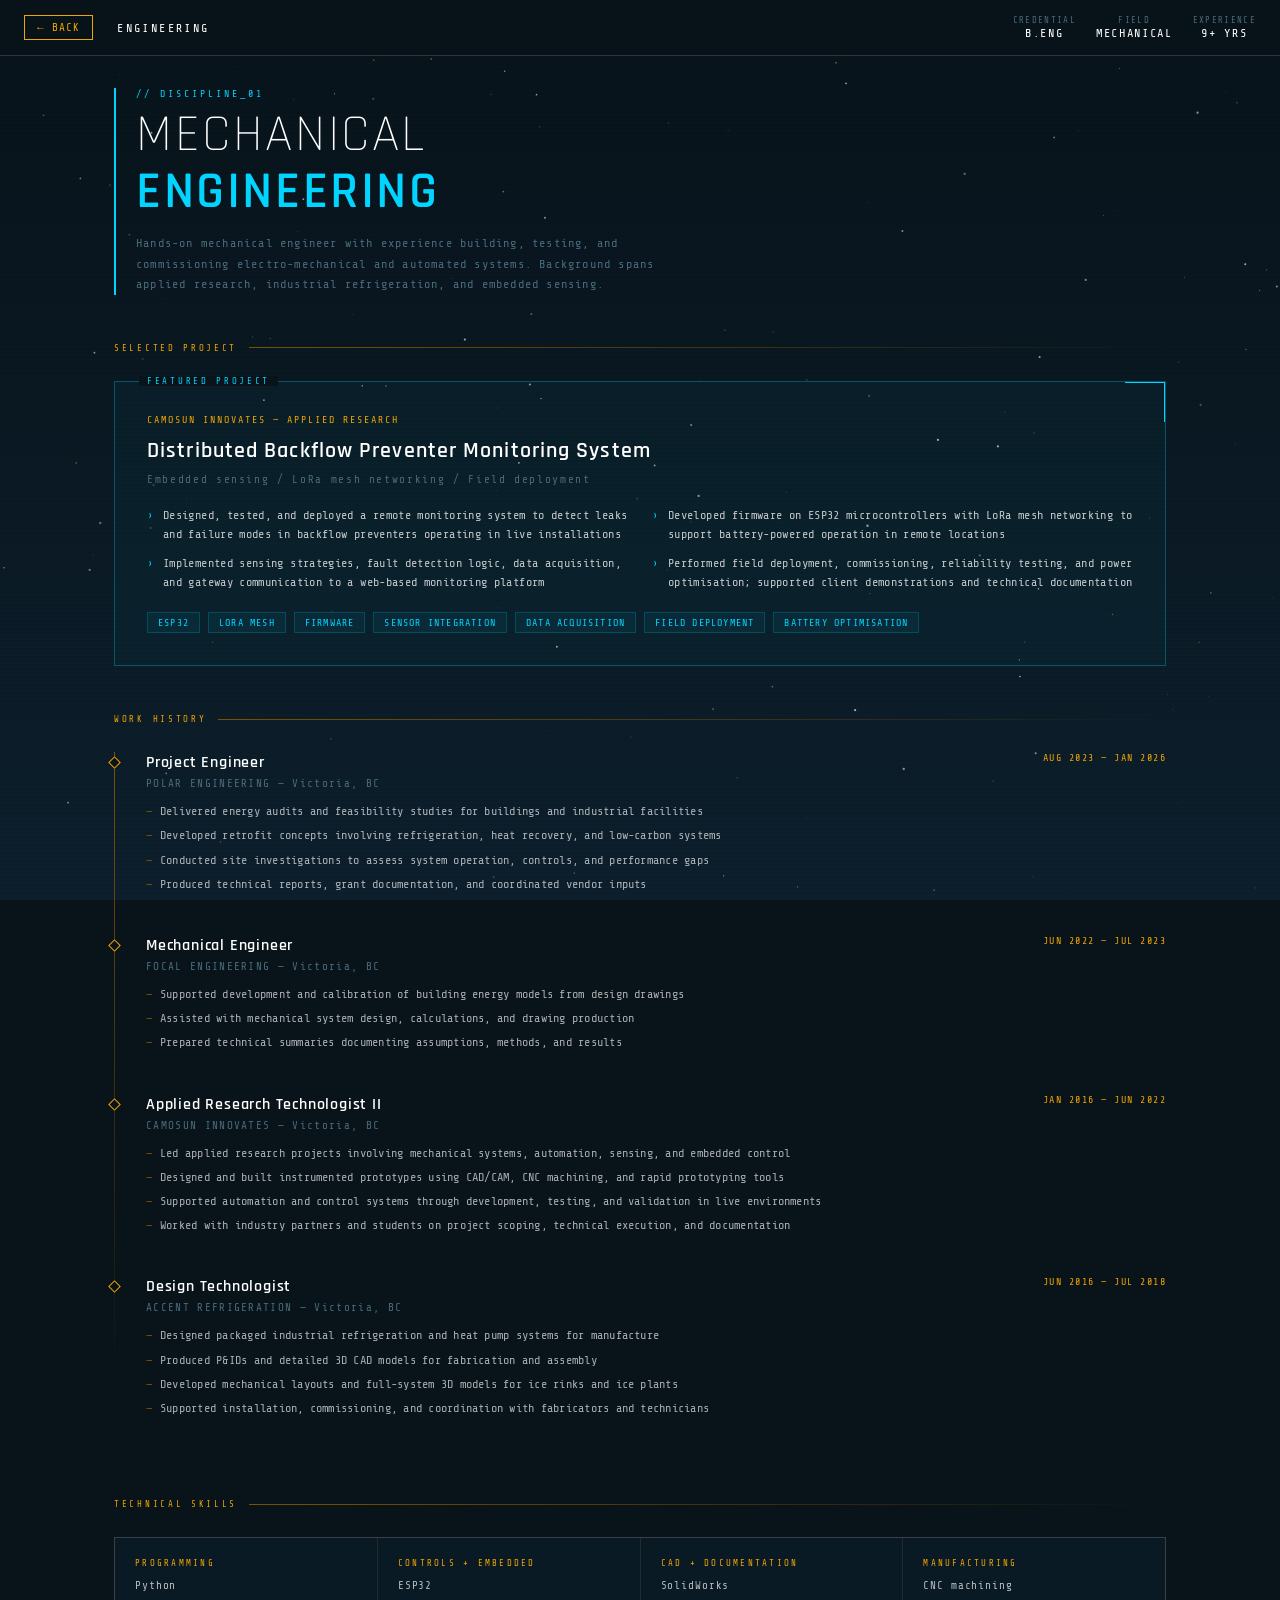
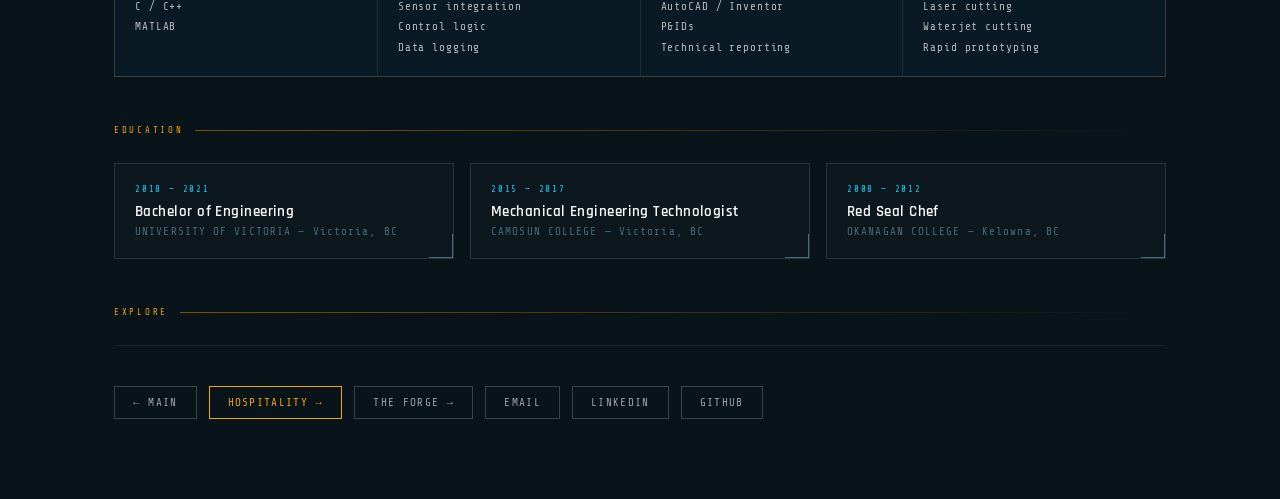
==== engineering/engineering.html @ 4edcd917 "updated forge" ====
<!DOCTYPE html>
<html lang="en">
<head>
<meta charset="UTF-8">
<meta name="viewport" content="width=device-width, initial-scale=1.0">
<title>ENGINEERING — Jeremy Guido</title>
<link href="https://fonts.googleapis.com/css2?family=Share+Tech+Mono&family=Rajdhani:wght@300;400;500;600&display=swap" rel="stylesheet">
<style>
  :root {
    --bg:        #08131a;
    --bg2:       #0d1f2d;
    --bg3:       #0a1a24;
    --amber:     #f0a500;
    --amber-dim: #7a5200;
    --cyan:      #00d4ff;
    --cyan-dim:  #004d5e;
    --white:     #ffffff;
    --dim:       #4a6a7a;
    --mono:      'Share Tech Mono', 'Courier New', monospace;
    --sans:      'Rajdhani', sans-serif;
  }

  *, *::before, *::after { box-sizing: border-box; margin: 0; padding: 0; }

  html { scroll-behavior: smooth; }

  body {
    background: var(--bg);
    color: var(--white);
    font-family: var(--mono);
    min-height: 100vh;
    overflow-x: hidden;
  }

  /* ── STAR FIELD ── */
  #stars {
    position: fixed;
    inset: 0;
    pointer-events: none;
    z-index: 0;
  }

  /* ── SCAN LINE OVERLAY ── */
  body::after {
    content: '';
    position: fixed;
    inset: 0;
    background: repeating-linear-gradient(
      0deg,
      transparent,
      transparent 2px,
      rgba(0,0,0,0.03) 2px,
      rgba(0,0,0,0.03) 4px
    );
    pointer-events: none;
    z-index: 1;
  }

  /* ── HUD BAR ── */
  .hud {
    position: fixed;
    top: 0; left: 0; right: 0;
    height: 56px;
    border-bottom: 1px solid rgba(255,255,255,0.15);
    background: rgba(8,19,26,0.92);
    backdrop-filter: blur(4px);
    display: flex;
    align-items: center;
    justify-content: space-between;
    padding: 0 24px;
    z-index: 100;
    font-size: 11px;
    letter-spacing: 0.15em;
  }

  .hud-left {
    display: flex;
    align-items: center;
    gap: 24px;
  }

  .hud-back {
    color: var(--amber);
    text-decoration: none;
    letter-spacing: 0.1em;
    font-size: 11px;
    border: 1px solid var(--amber);
    padding: 5px 12px;
    transition: background 0.2s, color 0.2s;
  }
  .hud-back:hover { background: var(--amber); color: var(--bg); }

  .hud-title {
    color: var(--white);
    letter-spacing: 0.2em;
    font-size: 12px;
  }

  .hud-right {
    display: flex;
    gap: 20px;
    align-items: center;
  }

  .hud-stat {
    text-align: center;
  }
  .hud-stat-label {
    color: var(--dim);
    font-size: 9px;
    letter-spacing: 0.15em;
    display: block;
  }
  .hud-stat-value {
    color: var(--white);
    font-size: 12px;
    display: block;
    margin-top: 1px;
  }

  /* ── MAIN LAYOUT ── */
  .main {
    position: relative;
    z-index: 2;
    padding: 88px 0 80px;
    max-width: 1100px;
    margin: 0 auto;
    padding-left: 24px;
    padding-right: 24px;
  }

  /* ── SECTION HEADER ── */
  .section-header {
    margin-bottom: 48px;
    position: relative;
    padding-left: 20px;
    border-left: 2px solid var(--cyan);
  }

  .section-prefix {
    color: var(--cyan);
    font-size: 10px;
    letter-spacing: 0.3em;
    display: block;
    margin-bottom: 8px;
  }

  .section-title {
    font-family: var(--sans);
    font-size: clamp(32px, 5vw, 52px);
    font-weight: 300;
    letter-spacing: 0.05em;
    color: var(--white);
    line-height: 1.1;
  }

  .section-title span {
    color: var(--cyan);
    font-weight: 600;
  }

  .section-sub {
    margin-top: 12px;
    color: var(--dim);
    font-size: 12px;
    letter-spacing: 0.1em;
    max-width: 520px;
    line-height: 1.7;
  }

  /* ── GRID RULE ── */
  .rule {
    width: 100%;
    height: 1px;
    background: linear-gradient(90deg, var(--cyan-dim), transparent);
    margin: 40px 0;
  }

  /* ── FEATURED PROJECT ── */
  .featured-project {
    border: 1px solid rgba(0, 212, 255, 0.3);
    background: rgba(0,212,255,0.03);
    padding: 32px;
    position: relative;
    margin-bottom: 48px;
  }

  .featured-project::before {
    content: 'FEATURED PROJECT';
    position: absolute;
    top: -1px; left: 24px;
    background: var(--bg);
    color: var(--cyan);
    font-size: 9px;
    letter-spacing: 0.3em;
    padding: 0 8px;
    transform: translateY(-50%);
  }

  .featured-project::after {
    content: '';
    position: absolute;
    top: 0; right: 0;
    width: 40px; height: 40px;
    border-top: 1px solid var(--cyan);
    border-right: 1px solid var(--cyan);
  }

  .project-label {
    font-size: 10px;
    letter-spacing: 0.2em;
    color: var(--amber);
    margin-bottom: 12px;
  }

  .project-name {
    font-family: var(--sans);
    font-size: 22px;
    font-weight: 600;
    color: var(--white);
    letter-spacing: 0.05em;
    margin-bottom: 8px;
  }

  .project-org {
    font-size: 11px;
    color: var(--dim);
    letter-spacing: 0.15em;
    margin-bottom: 20px;
  }

  .project-bullets {
    list-style: none;
    display: grid;
    grid-template-columns: 1fr 1fr;
    gap: 10px 24px;
  }

  @media (max-width: 600px) {
    .project-bullets { grid-template-columns: 1fr; }
  }

  .project-bullets li {
    font-size: 12px;
    color: rgba(255,255,255,0.75);
    padding-left: 16px;
    position: relative;
    line-height: 1.6;
    letter-spacing: 0.03em;
  }

  .project-bullets li::before {
    content: '›';
    position: absolute;
    left: 0;
    color: var(--cyan);
  }

  .tech-tags {
    display: flex;
    flex-wrap: wrap;
    gap: 8px;
    margin-top: 20px;
  }

  .tag {
    font-size: 10px;
    letter-spacing: 0.12em;
    padding: 4px 10px;
    border: 1px solid var(--cyan-dim);
    color: var(--cyan);
    background: rgba(0,212,255,0.05);
  }

  /* ── EXPERIENCE TIMELINE ── */
  .timeline {
    position: relative;
  }

  .timeline::before {
    content: '';
    position: absolute;
    left: 0;
    top: 0; bottom: 0;
    width: 1px;
    background: linear-gradient(180deg, var(--amber-dim), transparent 90%);
  }

  .timeline-item {
    padding-left: 32px;
    padding-bottom: 36px;
    position: relative;
  }

  .timeline-item::before {
    content: '';
    position: absolute;
    left: -4px;
    top: 6px;
    width: 9px; height: 9px;
    border: 1px solid var(--amber);
    background: var(--bg);
    transform: rotate(45deg);
  }

  .timeline-meta {
    display: flex;
    justify-content: space-between;
    align-items: flex-start;
    flex-wrap: wrap;
    gap: 4px;
    margin-bottom: 4px;
  }

  .timeline-role {
    font-family: var(--sans);
    font-size: 16px;
    font-weight: 600;
    color: var(--white);
    letter-spacing: 0.05em;
  }

  .timeline-date {
    font-size: 10px;
    color: var(--amber);
    letter-spacing: 0.15em;
  }

  .timeline-org {
    font-size: 11px;
    color: var(--dim);
    letter-spacing: 0.12em;
    margin-bottom: 12px;
  }

  .timeline-bullets {
    list-style: none;
  }

  .timeline-bullets li {
    font-size: 12px;
    color: rgba(255,255,255,0.65);
    padding-left: 14px;
    position: relative;
    margin-bottom: 5px;
    line-height: 1.6;
    letter-spacing: 0.02em;
  }

  .timeline-bullets li::before {
    content: '—';
    position: absolute;
    left: 0;
    color: var(--amber-dim);
  }

  /* ── SKILLS GRID ── */
  .skills-grid {
    display: grid;
    grid-template-columns: repeat(auto-fit, minmax(200px, 1fr));
    gap: 1px;
    border: 1px solid rgba(255,255,255,0.1);
    background: rgba(255,255,255,0.1);
    margin-bottom: 48px;
  }

  .skill-cell {
    background: var(--bg3);
    padding: 20px;
  }

  .skill-cell-label {
    font-size: 9px;
    letter-spacing: 0.25em;
    color: var(--amber);
    margin-bottom: 10px;
    display: block;
  }

  .skill-items {
    display: flex;
    flex-direction: column;
    gap: 4px;
  }

  .skill-item {
    font-size: 11px;
    color: rgba(255,255,255,0.7);
    letter-spacing: 0.08em;
    line-height: 1.5;
  }

  /* ── EDUCATION STRIP ── */
  .edu-grid {
    display: grid;
    grid-template-columns: repeat(auto-fit, minmax(220px, 1fr));
    gap: 16px;
    margin-bottom: 48px;
  }

  .edu-card {
    border: 1px solid rgba(255,255,255,0.12);
    padding: 20px;
    position: relative;
    background: rgba(255,255,255,0.02);
  }

  .edu-card::after {
    content: '';
    position: absolute;
    bottom: 0; right: 0;
    width: 24px; height: 24px;
    border-bottom: 1px solid var(--dim);
    border-right: 1px solid var(--dim);
  }

  .edu-year {
    font-size: 9px;
    letter-spacing: 0.2em;
    color: var(--cyan);
    margin-bottom: 8px;
    display: block;
  }

  .edu-degree {
    font-family: var(--sans);
    font-size: 15px;
    font-weight: 600;
    color: var(--white);
    margin-bottom: 4px;
    letter-spacing: 0.03em;
  }

  .edu-school {
    font-size: 11px;
    color: var(--dim);
    letter-spacing: 0.1em;
  }

  /* ── SECTION DIVIDER LABEL ── */
  .divider-label {
    display: flex;
    align-items: center;
    gap: 12px;
    margin: 40px 0 28px;
  }

  .divider-label span {
    font-size: 9px;
    letter-spacing: 0.3em;
    color: var(--amber);
    white-space: nowrap;
  }

  .divider-line {
    flex: 1;
    height: 1px;
    background: linear-gradient(90deg, var(--amber-dim), transparent);
  }

  /* ── FOOTER NAV ── */
  .footer-nav {
    display: flex;
    gap: 12px;
    flex-wrap: wrap;
    padding-top: 40px;
    border-top: 1px solid rgba(255,255,255,0.08);
  }

  .nav-btn {
    font-family: var(--mono);
    font-size: 11px;
    letter-spacing: 0.12em;
    padding: 9px 18px;
    text-decoration: none;
    border: 1px solid rgba(255,255,255,0.2);
    color: rgba(255,255,255,0.6);
    background: transparent;
    transition: all 0.2s;
    cursor: pointer;
  }
  .nav-btn:hover {
    border-color: var(--white);
    color: var(--white);
  }
  .nav-btn.amber {
    border-color: var(--amber);
    color: var(--amber);
  }
  .nav-btn.amber:hover {
    background: var(--amber);
    color: var(--bg);
  }
</style>
</head>
<body>

<canvas id="stars"></canvas>

<!-- HUD -->
<nav class="hud">
  <div class="hud-left">
    <a href="../" class="hud-back">← BACK</a>
    <span class="hud-title">ENGINEERING</span>
  </div>
  <div class="hud-right">
    <div class="hud-stat">
      <span class="hud-stat-label">CREDENTIAL</span>
      <span class="hud-stat-value">B.ENG</span>
    </div>
    <div class="hud-stat">
      <span class="hud-stat-label">FIELD</span>
      <span class="hud-stat-value">MECHANICAL</span>
    </div>
    <div class="hud-stat">
      <span class="hud-stat-label">EXPERIENCE</span>
      <span class="hud-stat-value">9+ YRS</span>
    </div>
  </div>
</nav>

<!-- MAIN -->
<main class="main">

  <!-- HEADER -->
  <header class="section-header">
    <span class="section-prefix">// DISCIPLINE_01</span>
    <h1 class="section-title">MECHANICAL<br><span>ENGINEERING</span></h1>
    <p class="section-sub">
      Hands-on mechanical engineer with experience building, testing, and commissioning electro-mechanical and automated systems. Background spans applied research, industrial refrigeration, and embedded sensing.
    </p>
  </header>

  <!-- FEATURED PROJECT -->
  <div class="divider-label">
    <span>SELECTED PROJECT</span>
    <div class="divider-line"></div>
  </div>

  <div class="featured-project">
    <div class="project-label">CAMOSUN INNOVATES — APPLIED RESEARCH</div>
    <div class="project-name">Distributed Backflow Preventer Monitoring System</div>
    <div class="project-org">Embedded sensing / LoRa mesh networking / Field deployment</div>
    <ul class="project-bullets">
      <li>Designed, tested, and deployed a remote monitoring system to detect leaks and failure modes in backflow preventers operating in live installations</li>
      <li>Developed firmware on ESP32 microcontrollers with LoRa mesh networking to support battery-powered operation in remote locations</li>
      <li>Implemented sensing strategies, fault detection logic, data acquisition, and gateway communication to a web-based monitoring platform</li>
      <li>Performed field deployment, commissioning, reliability testing, and power optimisation; supported client demonstrations and technical documentation</li>
    </ul>
    <div class="tech-tags">
      <span class="tag">ESP32</span>
      <span class="tag">LORA MESH</span>
      <span class="tag">FIRMWARE</span>
      <span class="tag">SENSOR INTEGRATION</span>
      <span class="tag">DATA ACQUISITION</span>
      <span class="tag">FIELD DEPLOYMENT</span>
      <span class="tag">BATTERY OPTIMISATION</span>
    </div>
  </div>

  <!-- EXPERIENCE -->
  <div class="divider-label">
    <span>WORK HISTORY</span>
    <div class="divider-line"></div>
  </div>

  <div class="timeline">

    <div class="timeline-item">
      <div class="timeline-meta">
        <span class="timeline-role">Project Engineer</span>
        <span class="timeline-date">AUG 2023 — JAN 2026</span>
      </div>
      <div class="timeline-org">POLAR ENGINEERING — Victoria, BC</div>
      <ul class="timeline-bullets">
        <li>Delivered energy audits and feasibility studies for buildings and industrial facilities</li>
        <li>Developed retrofit concepts involving refrigeration, heat recovery, and low-carbon systems</li>
        <li>Conducted site investigations to assess system operation, controls, and performance gaps</li>
        <li>Produced technical reports, grant documentation, and coordinated vendor inputs</li>
      </ul>
    </div>

    <div class="timeline-item">
      <div class="timeline-meta">
        <span class="timeline-role">Mechanical Engineer</span>
        <span class="timeline-date">JUN 2022 — JUL 2023</span>
      </div>
      <div class="timeline-org">FOCAL ENGINEERING — Victoria, BC</div>
      <ul class="timeline-bullets">
        <li>Supported development and calibration of building energy models from design drawings</li>
        <li>Assisted with mechanical system design, calculations, and drawing production</li>
        <li>Prepared technical summaries documenting assumptions, methods, and results</li>
      </ul>
    </div>

    <div class="timeline-item">
      <div class="timeline-meta">
        <span class="timeline-role">Applied Research Technologist II</span>
        <span class="timeline-date">JAN 2016 — JUN 2022</span>
      </div>
      <div class="timeline-org">CAMOSUN INNOVATES — Victoria, BC</div>
      <ul class="timeline-bullets">
        <li>Led applied research projects involving mechanical systems, automation, sensing, and embedded control</li>
        <li>Designed and built instrumented prototypes using CAD/CAM, CNC machining, and rapid prototyping tools</li>
        <li>Supported automation and control systems through development, testing, and validation in live environments</li>
        <li>Worked with industry partners and students on project scoping, technical execution, and documentation</li>
      </ul>
    </div>

    <div class="timeline-item">
      <div class="timeline-meta">
        <span class="timeline-role">Design Technologist</span>
        <span class="timeline-date">JUN 2016 — JUL 2018</span>
      </div>
      <div class="timeline-org">ACCENT REFRIGERATION — Victoria, BC</div>
      <ul class="timeline-bullets">
        <li>Designed packaged industrial refrigeration and heat pump systems for manufacture</li>
        <li>Produced P&IDs and detailed 3D CAD models for fabrication and assembly</li>
        <li>Developed mechanical layouts and full-system 3D models for ice rinks and ice plants</li>
        <li>Supported installation, commissioning, and coordination with fabricators and technicians</li>
      </ul>
    </div>

  </div>

  <!-- SKILLS -->
  <div class="divider-label">
    <span>TECHNICAL SKILLS</span>
    <div class="divider-line"></div>
  </div>

  <div class="skills-grid">
    <div class="skill-cell">
      <span class="skill-cell-label">PROGRAMMING</span>
      <div class="skill-items">
        <span class="skill-item">Python</span>
        <span class="skill-item">C / C++</span>
        <span class="skill-item">MATLAB</span>
      </div>
    </div>
    <div class="skill-cell">
      <span class="skill-cell-label">CONTROLS + EMBEDDED</span>
      <div class="skill-items">
        <span class="skill-item">ESP32</span>
        <span class="skill-item">Sensor integration</span>
        <span class="skill-item">Control logic</span>
        <span class="skill-item">Data logging</span>
      </div>
    </div>
    <div class="skill-cell">
      <span class="skill-cell-label">CAD + DOCUMENTATION</span>
      <div class="skill-items">
        <span class="skill-item">SolidWorks</span>
        <span class="skill-item">AutoCAD / Inventor</span>
        <span class="skill-item">P&IDs</span>
        <span class="skill-item">Technical reporting</span>
      </div>
    </div>
    <div class="skill-cell">
      <span class="skill-cell-label">MANUFACTURING</span>
      <div class="skill-items">
        <span class="skill-item">CNC machining</span>
        <span class="skill-item">Laser cutting</span>
        <span class="skill-item">Waterjet cutting</span>
        <span class="skill-item">Rapid prototyping</span>
      </div>
    </div>
  </div>

  <!-- EDUCATION -->
  <div class="divider-label">
    <span>EDUCATION</span>
    <div class="divider-line"></div>
  </div>

  <div class="edu-grid">
    <div class="edu-card">
      <span class="edu-year">2018 — 2021</span>
      <div class="edu-degree">Bachelor of Engineering</div>
      <div class="edu-school">UNIVERSITY OF VICTORIA — Victoria, BC</div>
    </div>
    <div class="edu-card">
      <span class="edu-year">2015 — 2017</span>
      <div class="edu-degree">Mechanical Engineering Technologist</div>
      <div class="edu-school">CAMOSUN COLLEGE — Victoria, BC</div>
    </div>
    <div class="edu-card">
      <span class="edu-year">2008 — 2012</span>
      <div class="edu-degree">Red Seal Chef</div>
      <div class="edu-school">OKANAGAN COLLEGE — Kelowna, BC</div>
    </div>
  </div>

  <!-- FOOTER NAV -->
  <div class="divider-label">
    <span>EXPLORE</span>
    <div class="divider-line"></div>
  </div>

  <nav class="footer-nav">
    <a href="../" class="nav-btn">← MAIN</a>
    <a href="../hospitality" class="nav-btn amber">HOSPITALITY →</a>
    <a href="../forge" class="nav-btn">THE FORGE →</a>
    <a href="mailto:jeremy.a.guido@gmail.com" class="nav-btn">EMAIL</a>
    <a href="https://www.linkedin.com/in/jeremy-guido" target="_blank" class="nav-btn">LINKEDIN</a>
    <a href="https://github.com/nopwron" target="_blank" class="nav-btn">GITHUB</a>
  </nav>

</main>

<script>
const canvas = document.getElementById('stars');
const ctx = canvas.getContext('2d');
let stars = [];

function resize() {
  canvas.width = window.innerWidth;
  canvas.height = window.innerHeight;
}

function initStars() {
  stars = [];
  const count = Math.floor((canvas.width * canvas.height) / 6000);
  for (let i = 0; i < count; i++) {
    stars.push({
      x: Math.random() * canvas.width,
      y: Math.random() * canvas.height,
      r: Math.random() * 1.2,
      a: Math.random() * 0.6 + 0.1,
      speed: Math.random() * 0.08 + 0.01
    });
  }
}

function drawStars() {
  ctx.clearRect(0, 0, canvas.width, canvas.height);
  const grad = ctx.createLinearGradient(0, 0, 0, canvas.height);
  grad.addColorStop(0, '#08131a');
  grad.addColorStop(1, '#0d1f2d');
  ctx.fillStyle = grad;
  ctx.fillRect(0, 0, canvas.width, canvas.height);

  stars.forEach(s => {
    ctx.beginPath();
    ctx.arc(s.x, s.y, s.r, 0, Math.PI * 2);
    ctx.fillStyle = `rgba(255,255,255,${s.a})`;
    ctx.fill();
    s.y -= s.speed;
    if (s.y < 0) { s.y = canvas.height; s.x = Math.random() * canvas.width; }
  });

  requestAnimationFrame(drawStars);
}

resize();
initStars();
drawStars();
window.addEventListener('resize', () => { resize(); initStars(); });
</script>
</body>
</html>
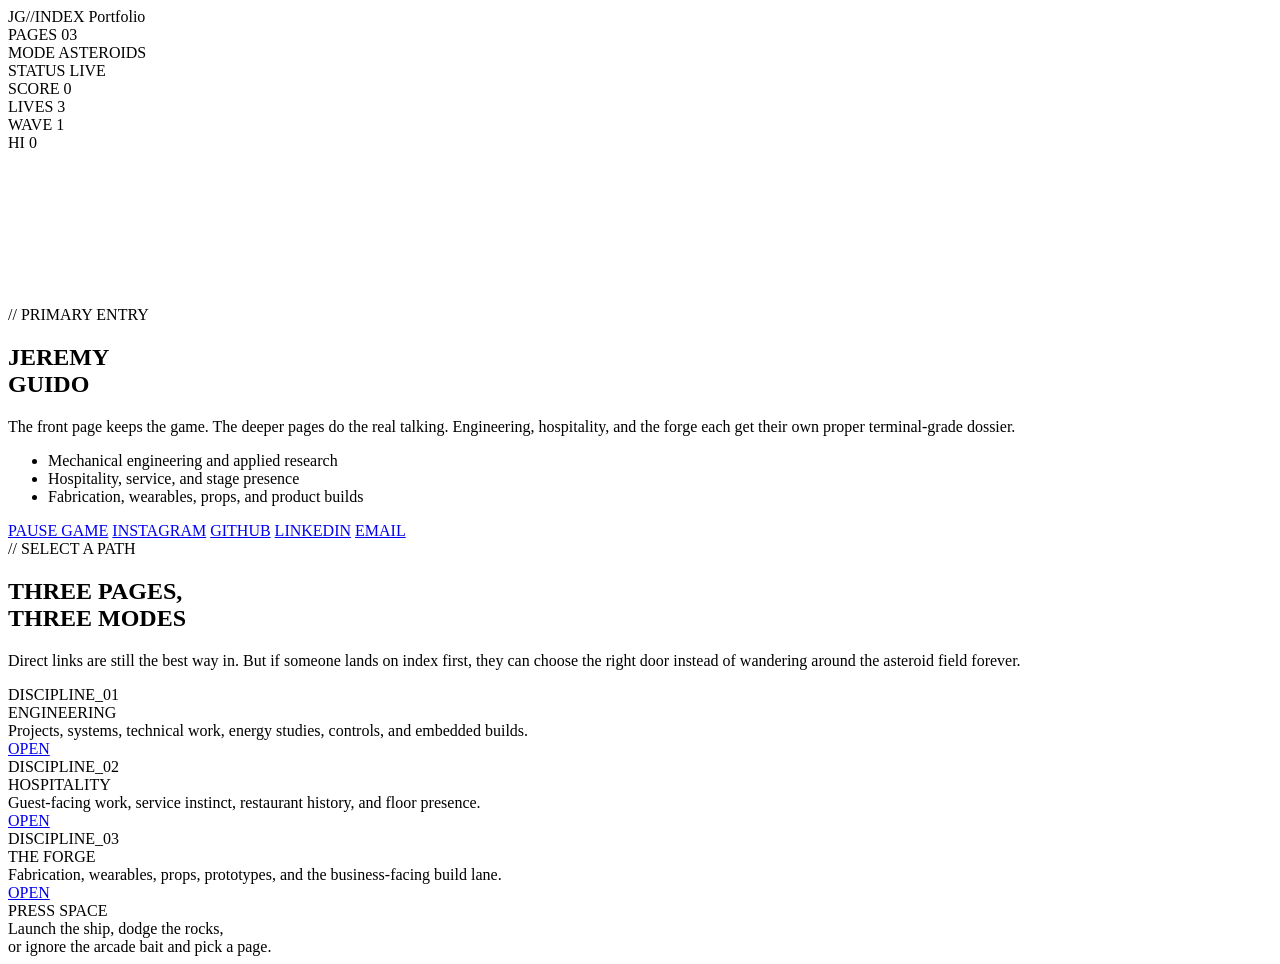
==== commit fb0a95ee: "new files" ====
--- a/engineering/engineering.html
+++ b/engineering/engineering.html
@@ -1,761 +1,127 @@
 <!DOCTYPE html>
 <html lang="en">
 <head>
-<meta charset="UTF-8">
-<meta name="viewport" content="width=device-width, initial-scale=1.0">
-<title>ENGINEERING — Jeremy Guido</title>
-<link href="https://fonts.googleapis.com/css2?family=Share+Tech+Mono&family=Rajdhani:wght@300;400;500;600&display=swap" rel="stylesheet">
-<style>
-  :root {
-    --bg:        #08131a;
-    --bg2:       #0d1f2d;
-    --bg3:       #0a1a24;
-    --amber:     #f0a500;
-    --amber-dim: #7a5200;
-    --cyan:      #00d4ff;
-    --cyan-dim:  #004d5e;
-    --white:     #ffffff;
-    --dim:       #4a6a7a;
-    --mono:      'Share Tech Mono', 'Courier New', monospace;
-    --sans:      'Rajdhani', sans-serif;
-  }
+  <meta charset="UTF-8" />
+  <meta name="viewport" content="width=device-width, initial-scale=1.0" />
+  <title>Jeremy Guido | Retro Resume Arcade</title>
+  <link rel="preconnect" href="https://fonts.googleapis.com" />
+  <link rel="preconnect" href="https://fonts.gstatic.com" crossorigin />
+  <link href="https://fonts.googleapis.com/css2?family=Share+Tech+Mono&family=Rajdhani:wght@300;400;500;600&display=swap" rel="stylesheet" />
+  <link rel="stylesheet" href="assets/css/tokens.css" />
+  <link rel="stylesheet" href="assets/css/base.css" />
+  <link rel="stylesheet" href="assets/css/components.css" />
+  <link rel="stylesheet" href="assets/css/page-index.css" />
+</head>
+<body class="site-index">
+  <nav class="hud">
+    <div class="hud-left">
+      <span class="hud-mark">JG//INDEX</span>
+      <span class="hud-title">Portfolio</span>
+    </div>
+    <div class="hud-right">
+      <div class="hud-stat">
+        <span class="hud-stat-label">PAGES</span>
+        <span class="hud-stat-value">03</span>
+      </div>
+      <div class="hud-stat">
+        <span class="hud-stat-label">MODE</span>
+        <span class="hud-stat-value">ASTEROIDS</span>
+      </div>
+      <div class="hud-stat">
+        <span class="hud-stat-label">STATUS</span>
+        <span class="hud-stat-value">LIVE</span>
+      </div>
+    </div>
+  </nav>
 
-  *, *::before, *::after { box-sizing: border-box; margin: 0; padding: 0; }
-
-  html { scroll-behavior: smooth; }
-
-  body {
-    background: var(--bg);
-    color: var(--white);
-    font-family: var(--mono);
-    min-height: 100vh;
-    overflow-x: hidden;
-  }
-
-  /* ── STAR FIELD ── */
-  #stars {
-    position: fixed;
-    inset: 0;
-    pointer-events: none;
-    z-index: 0;
-  }
-
-  /* ── SCAN LINE OVERLAY ── */
-  body::after {
-    content: '';
-    position: fixed;
-    inset: 0;
-    background: repeating-linear-gradient(
-      0deg,
-      transparent,
-      transparent 2px,
-      rgba(0,0,0,0.03) 2px,
-      rgba(0,0,0,0.03) 4px
-    );
-    pointer-events: none;
-    z-index: 1;
-  }
-
-  /* ── HUD BAR ── */
-  .hud {
-    position: fixed;
-    top: 0; left: 0; right: 0;
-    height: 56px;
-    border-bottom: 1px solid rgba(255,255,255,0.15);
-    background: rgba(8,19,26,0.92);
-    backdrop-filter: blur(4px);
-    display: flex;
-    align-items: center;
-    justify-content: space-between;
-    padding: 0 24px;
-    z-index: 100;
-    font-size: 11px;
-    letter-spacing: 0.15em;
-  }
-
-  .hud-left {
-    display: flex;
-    align-items: center;
-    gap: 24px;
-  }
-
-  .hud-back {
-    color: var(--amber);
-    text-decoration: none;
-    letter-spacing: 0.1em;
-    font-size: 11px;
-    border: 1px solid var(--amber);
-    padding: 5px 12px;
-    transition: background 0.2s, color 0.2s;
-  }
-  .hud-back:hover { background: var(--amber); color: var(--bg); }
-
-  .hud-title {
-    color: var(--white);
-    letter-spacing: 0.2em;
-    font-size: 12px;
-  }
-
-  .hud-right {
-    display: flex;
-    gap: 20px;
-    align-items: center;
-  }
-
-  .hud-stat {
-    text-align: center;
-  }
-  .hud-stat-label {
-    color: var(--dim);
-    font-size: 9px;
-    letter-spacing: 0.15em;
-    display: block;
-  }
-  .hud-stat-value {
-    color: var(--white);
-    font-size: 12px;
-    display: block;
-    margin-top: 1px;
-  }
-
-  /* ── MAIN LAYOUT ── */
-  .main {
-    position: relative;
-    z-index: 2;
-    padding: 88px 0 80px;
-    max-width: 1100px;
-    margin: 0 auto;
-    padding-left: 24px;
-    padding-right: 24px;
-  }
-
-  /* ── SECTION HEADER ── */
-  .section-header {
-    margin-bottom: 48px;
-    position: relative;
-    padding-left: 20px;
-    border-left: 2px solid var(--cyan);
-  }
-
-  .section-prefix {
-    color: var(--cyan);
-    font-size: 10px;
-    letter-spacing: 0.3em;
-    display: block;
-    margin-bottom: 8px;
-  }
-
-  .section-title {
-    font-family: var(--sans);
-    font-size: clamp(32px, 5vw, 52px);
-    font-weight: 300;
-    letter-spacing: 0.05em;
-    color: var(--white);
-    line-height: 1.1;
-  }
-
-  .section-title span {
-    color: var(--cyan);
-    font-weight: 600;
-  }
-
-  .section-sub {
-    margin-top: 12px;
-    color: var(--dim);
-    font-size: 12px;
-    letter-spacing: 0.1em;
-    max-width: 520px;
-    line-height: 1.7;
-  }
-
-  /* ── GRID RULE ── */
-  .rule {
-    width: 100%;
-    height: 1px;
-    background: linear-gradient(90deg, var(--cyan-dim), transparent);
-    margin: 40px 0;
-  }
-
-  /* ── FEATURED PROJECT ── */
-  .featured-project {
-    border: 1px solid rgba(0, 212, 255, 0.3);
-    background: rgba(0,212,255,0.03);
-    padding: 32px;
-    position: relative;
-    margin-bottom: 48px;
-  }
-
-  .featured-project::before {
-    content: 'FEATURED PROJECT';
-    position: absolute;
-    top: -1px; left: 24px;
-    background: var(--bg);
-    color: var(--cyan);
-    font-size: 9px;
-    letter-spacing: 0.3em;
-    padding: 0 8px;
-    transform: translateY(-50%);
-  }
-
-  .featured-project::after {
-    content: '';
-    position: absolute;
-    top: 0; right: 0;
-    width: 40px; height: 40px;
-    border-top: 1px solid var(--cyan);
-    border-right: 1px solid var(--cyan);
-  }
-
-  .project-label {
-    font-size: 10px;
-    letter-spacing: 0.2em;
-    color: var(--amber);
-    margin-bottom: 12px;
-  }
-
-  .project-name {
-    font-family: var(--sans);
-    font-size: 22px;
-    font-weight: 600;
-    color: var(--white);
-    letter-spacing: 0.05em;
-    margin-bottom: 8px;
-  }
-
-  .project-org {
-    font-size: 11px;
-    color: var(--dim);
-    letter-spacing: 0.15em;
-    margin-bottom: 20px;
-  }
-
-  .project-bullets {
-    list-style: none;
-    display: grid;
-    grid-template-columns: 1fr 1fr;
-    gap: 10px 24px;
-  }
-
-  @media (max-width: 600px) {
-    .project-bullets { grid-template-columns: 1fr; }
-  }
-
-  .project-bullets li {
-    font-size: 12px;
-    color: rgba(255,255,255,0.75);
-    padding-left: 16px;
-    position: relative;
-    line-height: 1.6;
-    letter-spacing: 0.03em;
-  }
-
-  .project-bullets li::before {
-    content: '›';
-    position: absolute;
-    left: 0;
-    color: var(--cyan);
-  }
-
-  .tech-tags {
-    display: flex;
-    flex-wrap: wrap;
-    gap: 8px;
-    margin-top: 20px;
-  }
-
-  .tag {
-    font-size: 10px;
-    letter-spacing: 0.12em;
-    padding: 4px 10px;
-    border: 1px solid var(--cyan-dim);
-    color: var(--cyan);
-    background: rgba(0,212,255,0.05);
-  }
-
-  /* ── EXPERIENCE TIMELINE ── */
-  .timeline {
-    position: relative;
-  }
-
-  .timeline::before {
-    content: '';
-    position: absolute;
-    left: 0;
-    top: 0; bottom: 0;
-    width: 1px;
-    background: linear-gradient(180deg, var(--amber-dim), transparent 90%);
-  }
-
-  .timeline-item {
-    padding-left: 32px;
-    padding-bottom: 36px;
-    position: relative;
-  }
-
-  .timeline-item::before {
-    content: '';
-    position: absolute;
-    left: -4px;
-    top: 6px;
-    width: 9px; height: 9px;
-    border: 1px solid var(--amber);
-    background: var(--bg);
-    transform: rotate(45deg);
-  }
-
-  .timeline-meta {
-    display: flex;
-    justify-content: space-between;
-    align-items: flex-start;
-    flex-wrap: wrap;
-    gap: 4px;
-    margin-bottom: 4px;
-  }
-
-  .timeline-role {
-    font-family: var(--sans);
-    font-size: 16px;
-    font-weight: 600;
-    color: var(--white);
-    letter-spacing: 0.05em;
-  }
-
-  .timeline-date {
-    font-size: 10px;
-    color: var(--amber);
-    letter-spacing: 0.15em;
-  }
-
-  .timeline-org {
-    font-size: 11px;
-    color: var(--dim);
-    letter-spacing: 0.12em;
-    margin-bottom: 12px;
-  }
-
-  .timeline-bullets {
-    list-style: none;
-  }
-
-  .timeline-bullets li {
-    font-size: 12px;
-    color: rgba(255,255,255,0.65);
-    padding-left: 14px;
-    position: relative;
-    margin-bottom: 5px;
-    line-height: 1.6;
-    letter-spacing: 0.02em;
-  }
-
-  .timeline-bullets li::before {
-    content: '—';
-    position: absolute;
-    left: 0;
-    color: var(--amber-dim);
-  }
-
-  /* ── SKILLS GRID ── */
-  .skills-grid {
-    display: grid;
-    grid-template-columns: repeat(auto-fit, minmax(200px, 1fr));
-    gap: 1px;
-    border: 1px solid rgba(255,255,255,0.1);
-    background: rgba(255,255,255,0.1);
-    margin-bottom: 48px;
-  }
-
-  .skill-cell {
-    background: var(--bg3);
-    padding: 20px;
-  }
-
-  .skill-cell-label {
-    font-size: 9px;
-    letter-spacing: 0.25em;
-    color: var(--amber);
-    margin-bottom: 10px;
-    display: block;
-  }
-
-  .skill-items {
-    display: flex;
-    flex-direction: column;
-    gap: 4px;
-  }
-
-  .skill-item {
-    font-size: 11px;
-    color: rgba(255,255,255,0.7);
-    letter-spacing: 0.08em;
-    line-height: 1.5;
-  }
-
-  /* ── EDUCATION STRIP ── */
-  .edu-grid {
-    display: grid;
-    grid-template-columns: repeat(auto-fit, minmax(220px, 1fr));
-    gap: 16px;
-    margin-bottom: 48px;
-  }
-
-  .edu-card {
-    border: 1px solid rgba(255,255,255,0.12);
-    padding: 20px;
-    position: relative;
-    background: rgba(255,255,255,0.02);
-  }
-
-  .edu-card::after {
-    content: '';
-    position: absolute;
-    bottom: 0; right: 0;
-    width: 24px; height: 24px;
-    border-bottom: 1px solid var(--dim);
-    border-right: 1px solid var(--dim);
-  }
-
-  .edu-year {
-    font-size: 9px;
-    letter-spacing: 0.2em;
-    color: var(--cyan);
-    margin-bottom: 8px;
-    display: block;
-  }
-
-  .edu-degree {
-    font-family: var(--sans);
-    font-size: 15px;
-    font-weight: 600;
-    color: var(--white);
-    margin-bottom: 4px;
-    letter-spacing: 0.03em;
-  }
-
-  .edu-school {
-    font-size: 11px;
-    color: var(--dim);
-    letter-spacing: 0.1em;
-  }
-
-  /* ── SECTION DIVIDER LABEL ── */
-  .divider-label {
-    display: flex;
-    align-items: center;
-    gap: 12px;
-    margin: 40px 0 28px;
-  }
-
-  .divider-label span {
-    font-size: 9px;
-    letter-spacing: 0.3em;
-    color: var(--amber);
-    white-space: nowrap;
-  }
-
-  .divider-line {
-    flex: 1;
-    height: 1px;
-    background: linear-gradient(90deg, var(--amber-dim), transparent);
-  }
-
-  /* ── FOOTER NAV ── */
-  .footer-nav {
-    display: flex;
-    gap: 12px;
-    flex-wrap: wrap;
-    padding-top: 40px;
-    border-top: 1px solid rgba(255,255,255,0.08);
-  }
-
-  .nav-btn {
-    font-family: var(--mono);
-    font-size: 11px;
-    letter-spacing: 0.12em;
-    padding: 9px 18px;
-    text-decoration: none;
-    border: 1px solid rgba(255,255,255,0.2);
-    color: rgba(255,255,255,0.6);
-    background: transparent;
-    transition: all 0.2s;
-    cursor: pointer;
-  }
-  .nav-btn:hover {
-    border-color: var(--white);
-    color: var(--white);
-  }
-  .nav-btn.amber {
-    border-color: var(--amber);
-    color: var(--amber);
-  }
-  .nav-btn.amber:hover {
-    background: var(--amber);
-    color: var(--bg);
-  }
-</style>
-</head>
-<body>
-
-<canvas id="stars"></canvas>
-
-<!-- HUD -->
-<nav class="hud">
-  <div class="hud-left">
-    <a href="../" class="hud-back">← BACK</a>
-    <span class="hud-title">ENGINEERING</span>
-  </div>
-  <div class="hud-right">
-    <div class="hud-stat">
-      <span class="hud-stat-label">CREDENTIAL</span>
-      <span class="hud-stat-value">B.ENG</span>
+  <div class="score-bar" aria-hidden="true">
+    <div>
+      <span class="label">SCORE</span>
+      <span class="value" id="score">0</span>
     </div>
-    <div class="hud-stat">
-      <span class="hud-stat-label">FIELD</span>
-      <span class="hud-stat-value">MECHANICAL</span>
+    <div>
+      <span class="label">LIVES</span>
+      <span class="value" id="lives">3</span>
     </div>
-    <div class="hud-stat">
-      <span class="hud-stat-label">EXPERIENCE</span>
-      <span class="hud-stat-value">9+ YRS</span>
+    <div>
+      <span class="label">WAVE</span>
+      <span class="value" id="wave">1</span>
     </div>
-  </div>
-</nav>
-
-<!-- MAIN -->
-<main class="main">
-
-  <!-- HEADER -->
-  <header class="section-header">
-    <span class="section-prefix">// DISCIPLINE_01</span>
-    <h1 class="section-title">MECHANICAL<br><span>ENGINEERING</span></h1>
-    <p class="section-sub">
-      Hands-on mechanical engineer with experience building, testing, and commissioning electro-mechanical and automated systems. Background spans applied research, industrial refrigeration, and embedded sensing.
-    </p>
-  </header>
-
-  <!-- FEATURED PROJECT -->
-  <div class="divider-label">
-    <span>SELECTED PROJECT</span>
-    <div class="divider-line"></div>
-  </div>
-
-  <div class="featured-project">
-    <div class="project-label">CAMOSUN INNOVATES — APPLIED RESEARCH</div>
-    <div class="project-name">Distributed Backflow Preventer Monitoring System</div>
-    <div class="project-org">Embedded sensing / LoRa mesh networking / Field deployment</div>
-    <ul class="project-bullets">
-      <li>Designed, tested, and deployed a remote monitoring system to detect leaks and failure modes in backflow preventers operating in live installations</li>
-      <li>Developed firmware on ESP32 microcontrollers with LoRa mesh networking to support battery-powered operation in remote locations</li>
-      <li>Implemented sensing strategies, fault detection logic, data acquisition, and gateway communication to a web-based monitoring platform</li>
-      <li>Performed field deployment, commissioning, reliability testing, and power optimisation; supported client demonstrations and technical documentation</li>
-    </ul>
-    <div class="tech-tags">
-      <span class="tag">ESP32</span>
-      <span class="tag">LORA MESH</span>
-      <span class="tag">FIRMWARE</span>
-      <span class="tag">SENSOR INTEGRATION</span>
-      <span class="tag">DATA ACQUISITION</span>
-      <span class="tag">FIELD DEPLOYMENT</span>
-      <span class="tag">BATTERY OPTIMISATION</span>
+    <div>
+      <span class="label">HI</span>
+      <span class="value" id="highScore">0</span>
     </div>
   </div>
 
-  <!-- EXPERIENCE -->
-  <div class="divider-label">
-    <span>WORK HISTORY</span>
-    <div class="divider-line"></div>
-  </div>
+  <canvas id="game" aria-label="Asteroids game canvas"></canvas>
 
-  <div class="timeline">
+  <main class="site-main">
+    <section class="index-panel">
+      <span class="eyebrow">// PRIMARY ENTRY</span>
+      <h1 class="panel-title">JEREMY<br /><span>GUIDO</span></h1>
+      <p class="panel-copy">
+        The front page keeps the game. The deeper pages do the real talking. Engineering, hospitality, and the forge each get their own proper terminal-grade dossier.
+      </p>
 
-    <div class="timeline-item">
-      <div class="timeline-meta">
-        <span class="timeline-role">Project Engineer</span>
-        <span class="timeline-date">AUG 2023 — JAN 2026</span>
+      <ul>
+        <li>Mechanical engineering and applied research</li>
+        <li>Hospitality, service, and stage presence</li>
+        <li>Fabrication, wearables, props, and product builds</li>
+      </ul>
+
+      <div class="links">
+        <a class="btn btn--amber" href="#" id="togglePause">PAUSE GAME</a>
+        <a class="btn" href="https://www.instagram.com/nopwron" target="_blank" rel="noopener noreferrer">INSTAGRAM</a>
+        <a class="btn" href="https://github.com/nopwron" target="_blank" rel="noopener noreferrer">GITHUB</a>
+        <a class="btn" href="https://www.linkedin.com/in/jeremy-guido" target="_blank" rel="noopener noreferrer">LINKEDIN</a>
+        <a class="btn" href="mailto:jeremy.a.guido@gmail.com">EMAIL</a>
       </div>
-      <div class="timeline-org">POLAR ENGINEERING — Victoria, BC</div>
-      <ul class="timeline-bullets">
-        <li>Delivered energy audits and feasibility studies for buildings and industrial facilities</li>
-        <li>Developed retrofit concepts involving refrigeration, heat recovery, and low-carbon systems</li>
-        <li>Conducted site investigations to assess system operation, controls, and performance gaps</li>
-        <li>Produced technical reports, grant documentation, and coordinated vendor inputs</li>
-      </ul>
+    </section>
+
+    <section class="index-nav-panel">
+      <span class="eyebrow">// SELECT A PATH</span>
+      <h2 class="nav-title-main">THREE PAGES,<br />THREE MODES</h2>
+      <p class="nav-copy">
+        Direct links are still the best way in. But if someone lands on index first, they can choose the right door instead of wandering around the asteroid field forever.
+      </p>
+
+      <div class="nav-grid">
+        <article class="nav-card engineering">
+          <div class="nav-card-body">
+            <div class="nav-code">DISCIPLINE_01</div>
+            <div class="nav-title">ENGINEERING</div>
+            <div class="nav-text">Projects, systems, technical work, energy studies, controls, and embedded builds.</div>
+          </div>
+          <a class="btn btn--cyan" href="engineering.html">OPEN</a>
+        </article>
+
+        <article class="nav-card hospitality">
+          <div class="nav-card-body">
+            <div class="nav-code">DISCIPLINE_02</div>
+            <div class="nav-title">HOSPITALITY</div>
+            <div class="nav-text">Guest-facing work, service instinct, restaurant history, and floor presence.</div>
+          </div>
+          <a class="btn btn--amber" href="hospitality.html">OPEN</a>
+        </article>
+
+        <article class="nav-card forge">
+          <div class="nav-card-body">
+            <div class="nav-code">DISCIPLINE_03</div>
+            <div class="nav-title">THE FORGE</div>
+            <div class="nav-text">Fabrication, wearables, props, prototypes, and the business-facing build lane.</div>
+          </div>
+          <a class="btn" href="forge.html">OPEN</a>
+        </article>
+      </div>
+    </section>
+
+    <div id="centerMessage" class="center-message">
+      <div class="big">PRESS <span>SPACE</span></div>
+      <div class="small">Launch the ship, dodge the rocks,<br />or ignore the arcade bait and pick a page.</div>
     </div>
+  </main>
 
-    <div class="timeline-item">
-      <div class="timeline-meta">
-        <span class="timeline-role">Mechanical Engineer</span>
-        <span class="timeline-date">JUN 2022 — JUL 2023</span>
-      </div>
-      <div class="timeline-org">FOCAL ENGINEERING — Victoria, BC</div>
-      <ul class="timeline-bullets">
-        <li>Supported development and calibration of building energy models from design drawings</li>
-        <li>Assisted with mechanical system design, calculations, and drawing production</li>
-        <li>Prepared technical summaries documenting assumptions, methods, and results</li>
-      </ul>
-    </div>
-
-    <div class="timeline-item">
-      <div class="timeline-meta">
-        <span class="timeline-role">Applied Research Technologist II</span>
-        <span class="timeline-date">JAN 2016 — JUN 2022</span>
-      </div>
-      <div class="timeline-org">CAMOSUN INNOVATES — Victoria, BC</div>
-      <ul class="timeline-bullets">
-        <li>Led applied research projects involving mechanical systems, automation, sensing, and embedded control</li>
-        <li>Designed and built instrumented prototypes using CAD/CAM, CNC machining, and rapid prototyping tools</li>
-        <li>Supported automation and control systems through development, testing, and validation in live environments</li>
-        <li>Worked with industry partners and students on project scoping, technical execution, and documentation</li>
-      </ul>
-    </div>
-
-    <div class="timeline-item">
-      <div class="timeline-meta">
-        <span class="timeline-role">Design Technologist</span>
-        <span class="timeline-date">JUN 2016 — JUL 2018</span>
-      </div>
-      <div class="timeline-org">ACCENT REFRIGERATION — Victoria, BC</div>
-      <ul class="timeline-bullets">
-        <li>Designed packaged industrial refrigeration and heat pump systems for manufacture</li>
-        <li>Produced P&IDs and detailed 3D CAD models for fabrication and assembly</li>
-        <li>Developed mechanical layouts and full-system 3D models for ice rinks and ice plants</li>
-        <li>Supported installation, commissioning, and coordination with fabricators and technicians</li>
-      </ul>
-    </div>
-
-  </div>
-
-  <!-- SKILLS -->
-  <div class="divider-label">
-    <span>TECHNICAL SKILLS</span>
-    <div class="divider-line"></div>
-  </div>
-
-  <div class="skills-grid">
-    <div class="skill-cell">
-      <span class="skill-cell-label">PROGRAMMING</span>
-      <div class="skill-items">
-        <span class="skill-item">Python</span>
-        <span class="skill-item">C / C++</span>
-        <span class="skill-item">MATLAB</span>
-      </div>
-    </div>
-    <div class="skill-cell">
-      <span class="skill-cell-label">CONTROLS + EMBEDDED</span>
-      <div class="skill-items">
-        <span class="skill-item">ESP32</span>
-        <span class="skill-item">Sensor integration</span>
-        <span class="skill-item">Control logic</span>
-        <span class="skill-item">Data logging</span>
-      </div>
-    </div>
-    <div class="skill-cell">
-      <span class="skill-cell-label">CAD + DOCUMENTATION</span>
-      <div class="skill-items">
-        <span class="skill-item">SolidWorks</span>
-        <span class="skill-item">AutoCAD / Inventor</span>
-        <span class="skill-item">P&IDs</span>
-        <span class="skill-item">Technical reporting</span>
-      </div>
-    </div>
-    <div class="skill-cell">
-      <span class="skill-cell-label">MANUFACTURING</span>
-      <div class="skill-items">
-        <span class="skill-item">CNC machining</span>
-        <span class="skill-item">Laser cutting</span>
-        <span class="skill-item">Waterjet cutting</span>
-        <span class="skill-item">Rapid prototyping</span>
-      </div>
-    </div>
-  </div>
-
-  <!-- EDUCATION -->
-  <div class="divider-label">
-    <span>EDUCATION</span>
-    <div class="divider-line"></div>
-  </div>
-
-  <div class="edu-grid">
-    <div class="edu-card">
-      <span class="edu-year">2018 — 2021</span>
-      <div class="edu-degree">Bachelor of Engineering</div>
-      <div class="edu-school">UNIVERSITY OF VICTORIA — Victoria, BC</div>
-    </div>
-    <div class="edu-card">
-      <span class="edu-year">2015 — 2017</span>
-      <div class="edu-degree">Mechanical Engineering Technologist</div>
-      <div class="edu-school">CAMOSUN COLLEGE — Victoria, BC</div>
-    </div>
-    <div class="edu-card">
-      <span class="edu-year">2008 — 2012</span>
-      <div class="edu-degree">Red Seal Chef</div>
-      <div class="edu-school">OKANAGAN COLLEGE — Kelowna, BC</div>
-    </div>
-  </div>
-
-  <!-- FOOTER NAV -->
-  <div class="divider-label">
-    <span>EXPLORE</span>
-    <div class="divider-line"></div>
-  </div>
-
-  <nav class="footer-nav">
-    <a href="../" class="nav-btn">← MAIN</a>
-    <a href="../hospitality" class="nav-btn amber">HOSPITALITY →</a>
-    <a href="../forge" class="nav-btn">THE FORGE →</a>
-    <a href="mailto:jeremy.a.guido@gmail.com" class="nav-btn">EMAIL</a>
-    <a href="https://www.linkedin.com/in/jeremy-guido" target="_blank" class="nav-btn">LINKEDIN</a>
-    <a href="https://github.com/nopwron" target="_blank" class="nav-btn">GITHUB</a>
-  </nav>
-
-</main>
-
-<script>
-const canvas = document.getElementById('stars');
-const ctx = canvas.getContext('2d');
-let stars = [];
-
-function resize() {
-  canvas.width = window.innerWidth;
-  canvas.height = window.innerHeight;
-}
-
-function initStars() {
-  stars = [];
-  const count = Math.floor((canvas.width * canvas.height) / 6000);
-  for (let i = 0; i < count; i++) {
-    stars.push({
-      x: Math.random() * canvas.width,
-      y: Math.random() * canvas.height,
-      r: Math.random() * 1.2,
-      a: Math.random() * 0.6 + 0.1,
-      speed: Math.random() * 0.08 + 0.01
-    });
-  }
-}
-
-function drawStars() {
-  ctx.clearRect(0, 0, canvas.width, canvas.height);
-  const grad = ctx.createLinearGradient(0, 0, 0, canvas.height);
-  grad.addColorStop(0, '#08131a');
-  grad.addColorStop(1, '#0d1f2d');
-  ctx.fillStyle = grad;
-  ctx.fillRect(0, 0, canvas.width, canvas.height);
-
-  stars.forEach(s => {
-    ctx.beginPath();
-    ctx.arc(s.x, s.y, s.r, 0, Math.PI * 2);
-    ctx.fillStyle = `rgba(255,255,255,${s.a})`;
-    ctx.fill();
-    s.y -= s.speed;
-    if (s.y < 0) { s.y = canvas.height; s.x = Math.random() * canvas.width; }
-  });
-
-  requestAnimationFrame(drawStars);
-}
-
-resize();
-initStars();
-drawStars();
-window.addEventListener('resize', () => { resize(); initStars(); });
-</script>
+  <script src="assets/js/asteroids.js"></script>
+  <script src="assets/js/site.js"></script>
 </body>
 </html>
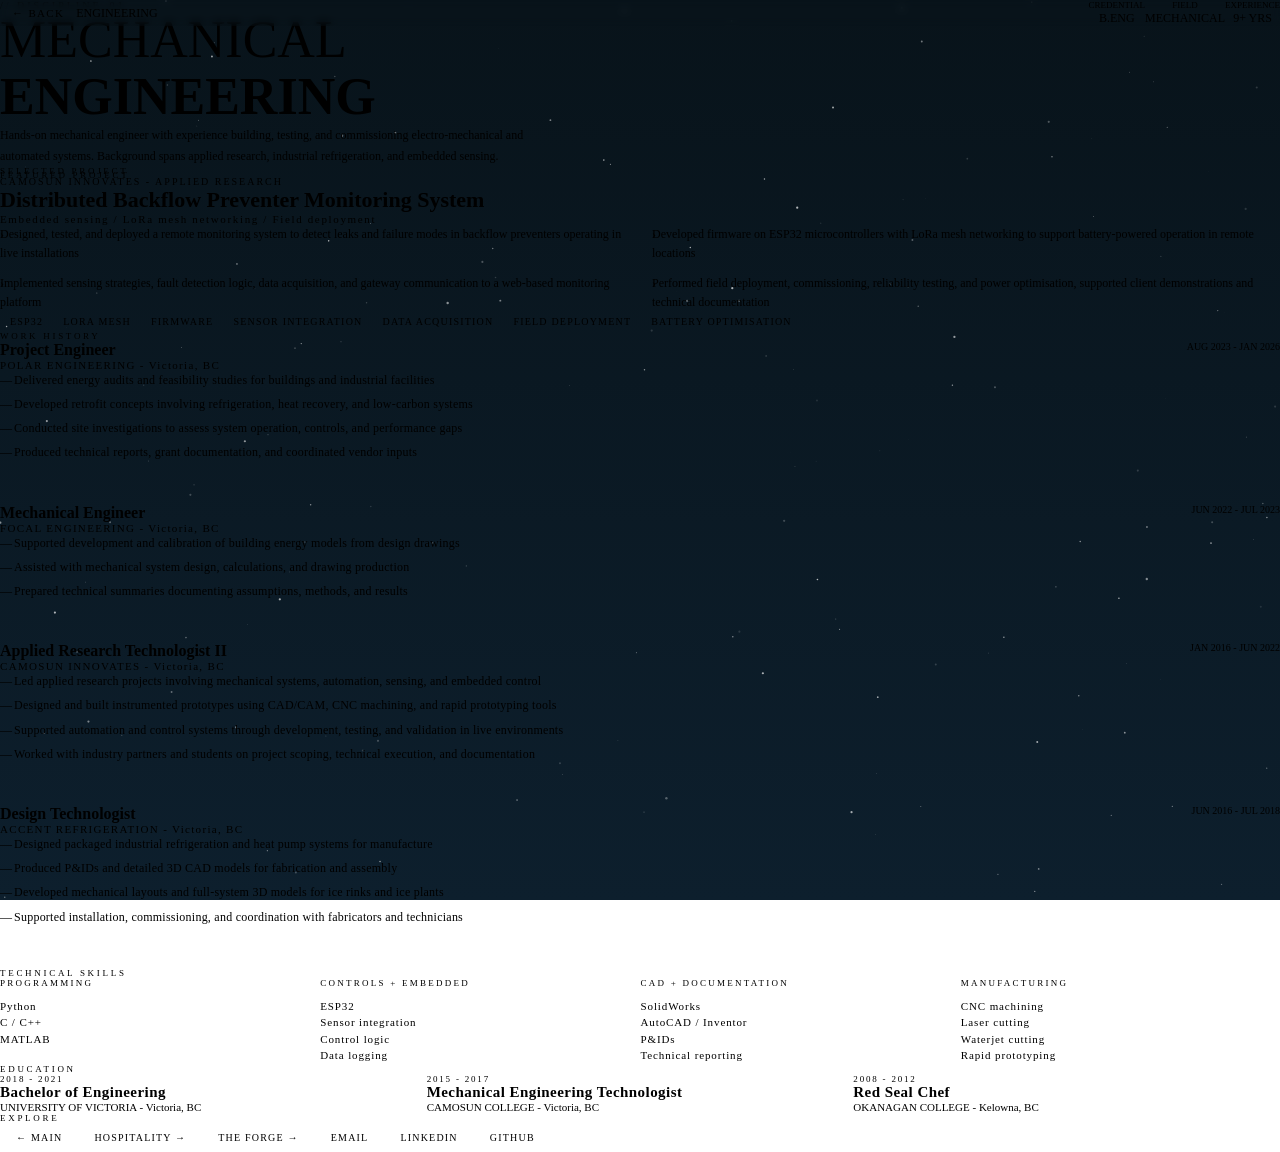
==== commit d247f8cd: "restructured files" ====
--- a/engineering/engineering.html
+++ b/engineering/engineering.html
@@ -3,125 +3,225 @@
 <head>
   <meta charset="UTF-8" />
   <meta name="viewport" content="width=device-width, initial-scale=1.0" />
-  <title>Jeremy Guido | Retro Resume Arcade</title>
+  <title>ENGINEERING - Jeremy Guido</title>
   <link rel="preconnect" href="https://fonts.googleapis.com" />
   <link rel="preconnect" href="https://fonts.gstatic.com" crossorigin />
   <link href="https://fonts.googleapis.com/css2?family=Share+Tech+Mono&family=Rajdhani:wght@300;400;500;600&display=swap" rel="stylesheet" />
-  <link rel="stylesheet" href="assets/css/tokens.css" />
-  <link rel="stylesheet" href="assets/css/base.css" />
-  <link rel="stylesheet" href="assets/css/components.css" />
-  <link rel="stylesheet" href="assets/css/page-index.css" />
+  <link rel="stylesheet" href="../assets/css/tokens.css" />
+  <link rel="stylesheet" href="../assets/css/base.css" />
+  <link rel="stylesheet" href="../assets/css/components.css" />
+  <link rel="stylesheet" href="../assets/css/page-discipline.css" />
 </head>
-<body class="site-index">
+<body class="site-discipline">
+  <canvas class="site-stars" id="stars" aria-hidden="true"></canvas>
+
   <nav class="hud">
     <div class="hud-left">
-      <span class="hud-mark">JG//INDEX</span>
-      <span class="hud-title">Portfolio</span>
+      <a href="../index.html" class="hud-back">← BACK</a>
+      <span class="hud-title">ENGINEERING</span>
     </div>
     <div class="hud-right">
       <div class="hud-stat">
-        <span class="hud-stat-label">PAGES</span>
-        <span class="hud-stat-value">03</span>
+        <span class="hud-stat-label">CREDENTIAL</span>
+        <span class="hud-stat-value">B.ENG</span>
       </div>
       <div class="hud-stat">
-        <span class="hud-stat-label">MODE</span>
-        <span class="hud-stat-value">ASTEROIDS</span>
+        <span class="hud-stat-label">FIELD</span>
+        <span class="hud-stat-value">MECHANICAL</span>
       </div>
       <div class="hud-stat">
-        <span class="hud-stat-label">STATUS</span>
-        <span class="hud-stat-value">LIVE</span>
+        <span class="hud-stat-label">EXPERIENCE</span>
+        <span class="hud-stat-value">9+ YRS</span>
       </div>
     </div>
   </nav>
 
-  <div class="score-bar" aria-hidden="true">
-    <div>
-      <span class="label">SCORE</span>
-      <span class="value" id="score">0</span>
-    </div>
-    <div>
-      <span class="label">LIVES</span>
-      <span class="value" id="lives">3</span>
-    </div>
-    <div>
-      <span class="label">WAVE</span>
-      <span class="value" id="wave">1</span>
-    </div>
-    <div>
-      <span class="label">HI</span>
-      <span class="value" id="highScore">0</span>
-    </div>
-  </div>
-
-  <canvas id="game" aria-label="Asteroids game canvas"></canvas>
-
   <main class="site-main">
-    <section class="index-panel">
-      <span class="eyebrow">// PRIMARY ENTRY</span>
-      <h1 class="panel-title">JEREMY<br /><span>GUIDO</span></h1>
-      <p class="panel-copy">
-        The front page keeps the game. The deeper pages do the real talking. Engineering, hospitality, and the forge each get their own proper terminal-grade dossier.
+    <header class="section-header">
+      <span class="section-prefix">// DISCIPLINE_01</span>
+      <h1 class="section-title">MECHANICAL<br /><span>ENGINEERING</span></h1>
+      <p class="section-sub">
+        Hands-on mechanical engineer with experience building, testing, and commissioning electro-mechanical and automated systems. Background spans applied research, industrial refrigeration, and embedded sensing.
       </p>
-
-      <ul>
-        <li>Mechanical engineering and applied research</li>
-        <li>Hospitality, service, and stage presence</li>
-        <li>Fabrication, wearables, props, and product builds</li>
+    </header>
+
+    <div class="divider-label">
+      <span>SELECTED PROJECT</span>
+      <div class="divider-line"></div>
+    </div>
+
+    <section class="featured-card" data-label="FEATURED PROJECT">
+      <div class="card-kicker">CAMOSUN INNOVATES - APPLIED RESEARCH</div>
+      <h2 class="card-title">Distributed Backflow Preventer Monitoring System</h2>
+      <div class="card-meta">Embedded sensing / LoRa mesh networking / Field deployment</div>
+
+      <ul class="feature-list">
+        <li>Designed, tested, and deployed a remote monitoring system to detect leaks and failure modes in backflow preventers operating in live installations</li>
+        <li>Developed firmware on ESP32 microcontrollers with LoRa mesh networking to support battery-powered operation in remote locations</li>
+        <li>Implemented sensing strategies, fault detection logic, data acquisition, and gateway communication to a web-based monitoring platform</li>
+        <li>Performed field deployment, commissioning, reliability testing, and power optimisation, supported client demonstrations and technical documentation</li>
       </ul>
 
-      <div class="links">
-        <a class="btn btn--amber" href="#" id="togglePause">PAUSE GAME</a>
-        <a class="btn" href="https://www.instagram.com/nopwron" target="_blank" rel="noopener noreferrer">INSTAGRAM</a>
-        <a class="btn" href="https://github.com/nopwron" target="_blank" rel="noopener noreferrer">GITHUB</a>
-        <a class="btn" href="https://www.linkedin.com/in/jeremy-guido" target="_blank" rel="noopener noreferrer">LINKEDIN</a>
-        <a class="btn" href="mailto:jeremy.a.guido@gmail.com">EMAIL</a>
-      </div>
-    </section>
-
-    <section class="index-nav-panel">
-      <span class="eyebrow">// SELECT A PATH</span>
-      <h2 class="nav-title-main">THREE PAGES,<br />THREE MODES</h2>
-      <p class="nav-copy">
-        Direct links are still the best way in. But if someone lands on index first, they can choose the right door instead of wandering around the asteroid field forever.
-      </p>
-
-      <div class="nav-grid">
-        <article class="nav-card engineering">
-          <div class="nav-card-body">
-            <div class="nav-code">DISCIPLINE_01</div>
-            <div class="nav-title">ENGINEERING</div>
-            <div class="nav-text">Projects, systems, technical work, energy studies, controls, and embedded builds.</div>
-          </div>
-          <a class="btn btn--cyan" href="engineering.html">OPEN</a>
-        </article>
-
-        <article class="nav-card hospitality">
-          <div class="nav-card-body">
-            <div class="nav-code">DISCIPLINE_02</div>
-            <div class="nav-title">HOSPITALITY</div>
-            <div class="nav-text">Guest-facing work, service instinct, restaurant history, and floor presence.</div>
-          </div>
-          <a class="btn btn--amber" href="hospitality.html">OPEN</a>
-        </article>
-
-        <article class="nav-card forge">
-          <div class="nav-card-body">
-            <div class="nav-code">DISCIPLINE_03</div>
-            <div class="nav-title">THE FORGE</div>
-            <div class="nav-text">Fabrication, wearables, props, prototypes, and the business-facing build lane.</div>
-          </div>
-          <a class="btn" href="forge.html">OPEN</a>
-        </article>
-      </div>
-    </section>
-
-    <div id="centerMessage" class="center-message">
-      <div class="big">PRESS <span>SPACE</span></div>
-      <div class="small">Launch the ship, dodge the rocks,<br />or ignore the arcade bait and pick a page.</div>
-    </div>
+      <div class="tech-tags">
+        <span class="tag">ESP32</span>
+        <span class="tag">LORA MESH</span>
+        <span class="tag">FIRMWARE</span>
+        <span class="tag">SENSOR INTEGRATION</span>
+        <span class="tag">DATA ACQUISITION</span>
+        <span class="tag">FIELD DEPLOYMENT</span>
+        <span class="tag">BATTERY OPTIMISATION</span>
+      </div>
+    </section>
+
+    <div class="divider-label">
+      <span>WORK HISTORY</span>
+      <div class="divider-line"></div>
+    </div>
+
+    <section class="timeline">
+      <article class="timeline-item">
+        <div class="timeline-meta">
+          <span class="timeline-role">Project Engineer</span>
+          <span class="timeline-date">AUG 2023 - JAN 2026</span>
+        </div>
+        <div class="timeline-org">POLAR ENGINEERING - Victoria, BC</div>
+        <ul class="timeline-bullets">
+          <li>Delivered energy audits and feasibility studies for buildings and industrial facilities</li>
+          <li>Developed retrofit concepts involving refrigeration, heat recovery, and low-carbon systems</li>
+          <li>Conducted site investigations to assess system operation, controls, and performance gaps</li>
+          <li>Produced technical reports, grant documentation, and coordinated vendor inputs</li>
+        </ul>
+      </article>
+
+      <article class="timeline-item">
+        <div class="timeline-meta">
+          <span class="timeline-role">Mechanical Engineer</span>
+          <span class="timeline-date">JUN 2022 - JUL 2023</span>
+        </div>
+        <div class="timeline-org">FOCAL ENGINEERING - Victoria, BC</div>
+        <ul class="timeline-bullets">
+          <li>Supported development and calibration of building energy models from design drawings</li>
+          <li>Assisted with mechanical system design, calculations, and drawing production</li>
+          <li>Prepared technical summaries documenting assumptions, methods, and results</li>
+        </ul>
+      </article>
+
+      <article class="timeline-item">
+        <div class="timeline-meta">
+          <span class="timeline-role">Applied Research Technologist II</span>
+          <span class="timeline-date">JAN 2016 - JUN 2022</span>
+        </div>
+        <div class="timeline-org">CAMOSUN INNOVATES - Victoria, BC</div>
+        <ul class="timeline-bullets">
+          <li>Led applied research projects involving mechanical systems, automation, sensing, and embedded control</li>
+          <li>Designed and built instrumented prototypes using CAD/CAM, CNC machining, and rapid prototyping tools</li>
+          <li>Supported automation and control systems through development, testing, and validation in live environments</li>
+          <li>Worked with industry partners and students on project scoping, technical execution, and documentation</li>
+        </ul>
+      </article>
+
+      <article class="timeline-item">
+        <div class="timeline-meta">
+          <span class="timeline-role">Design Technologist</span>
+          <span class="timeline-date">JUN 2016 - JUL 2018</span>
+        </div>
+        <div class="timeline-org">ACCENT REFRIGERATION - Victoria, BC</div>
+        <ul class="timeline-bullets">
+          <li>Designed packaged industrial refrigeration and heat pump systems for manufacture</li>
+          <li>Produced P&amp;IDs and detailed 3D CAD models for fabrication and assembly</li>
+          <li>Developed mechanical layouts and full-system 3D models for ice rinks and ice plants</li>
+          <li>Supported installation, commissioning, and coordination with fabricators and technicians</li>
+        </ul>
+      </article>
+    </section>
+
+    <div class="divider-label">
+      <span>TECHNICAL SKILLS</span>
+      <div class="divider-line"></div>
+    </div>
+
+    <section class="skills-grid">
+      <div class="skill-cell">
+        <span class="skill-cell-label">PROGRAMMING</span>
+        <div class="skill-items">
+          <span class="skill-item">Python</span>
+          <span class="skill-item">C / C++</span>
+          <span class="skill-item">MATLAB</span>
+        </div>
+      </div>
+
+      <div class="skill-cell">
+        <span class="skill-cell-label">CONTROLS + EMBEDDED</span>
+        <div class="skill-items">
+          <span class="skill-item">ESP32</span>
+          <span class="skill-item">Sensor integration</span>
+          <span class="skill-item">Control logic</span>
+          <span class="skill-item">Data logging</span>
+        </div>
+      </div>
+
+      <div class="skill-cell">
+        <span class="skill-cell-label">CAD + DOCUMENTATION</span>
+        <div class="skill-items">
+          <span class="skill-item">SolidWorks</span>
+          <span class="skill-item">AutoCAD / Inventor</span>
+          <span class="skill-item">P&amp;IDs</span>
+          <span class="skill-item">Technical reporting</span>
+        </div>
+      </div>
+
+      <div class="skill-cell">
+        <span class="skill-cell-label">MANUFACTURING</span>
+        <div class="skill-items">
+          <span class="skill-item">CNC machining</span>
+          <span class="skill-item">Laser cutting</span>
+          <span class="skill-item">Waterjet cutting</span>
+          <span class="skill-item">Rapid prototyping</span>
+        </div>
+      </div>
+    </section>
+
+    <div class="divider-label">
+      <span>EDUCATION</span>
+      <div class="divider-line"></div>
+    </div>
+
+    <section class="edu-grid">
+      <article class="edu-card">
+        <span class="edu-year">2018 - 2021</span>
+        <div class="edu-degree">Bachelor of Engineering</div>
+        <div class="edu-school">UNIVERSITY OF VICTORIA - Victoria, BC</div>
+      </article>
+
+      <article class="edu-card">
+        <span class="edu-year">2015 - 2017</span>
+        <div class="edu-degree">Mechanical Engineering Technologist</div>
+        <div class="edu-school">CAMOSUN COLLEGE - Victoria, BC</div>
+      </article>
+
+      <article class="edu-card">
+        <span class="edu-year">2008 - 2012</span>
+        <div class="edu-degree">Red Seal Chef</div>
+        <div class="edu-school">OKANAGAN COLLEGE - Kelowna, BC</div>
+      </article>
+    </section>
+
+    <div class="divider-label">
+      <span>EXPLORE</span>
+      <div class="divider-line"></div>
+    </div>
+
+    <nav class="footer-nav">
+      <a href="../index.html" class="nav-btn">← MAIN</a>
+      <a href="../hospitality/hospitality.html" class="nav-btn amber">HOSPITALITY →</a>
+      <a href="../forge/forge.html" class="nav-btn">THE FORGE →</a>
+      <a href="mailto:jeremy.a.guido@gmail.com" class="nav-btn">EMAIL</a>
+      <a href="https://www.linkedin.com/in/jeremy-guido" target="_blank" rel="noopener noreferrer" class="nav-btn">LINKEDIN</a>
+      <a href="https://github.com/nopwron" target="_blank" rel="noopener noreferrer" class="nav-btn">GITHUB</a>
+    </nav>
   </main>
 
-  <script src="assets/js/asteroids.js"></script>
-  <script src="assets/js/site.js"></script>
+  <script src="../assets/js/stars.js"></script>
+  <script src="../assets/js/site.js"></script>
 </body>
 </html>
--- a/assets/css/tokens.css
+++ b/assets/css/tokens.css
@@ -0,0 +1,339 @@
+.site-discipline .site-main {
+  max-width: var(--page-max);
+}
+
+.site-discipline .section-header {
+  position: relative;
+  margin-bottom: 48px;
+  padding-left: 20px;
+  border-left: 2px solid var(--color-cyan);
+}
+
+.site-discipline--hospitality .section-header {
+  border-left-color: var(--color-amber);
+}
+
+.site-discipline .section-prefix {
+  color: var(--color-cyan);
+  margin-bottom: 8px;
+  letter-spacing: 0.3em;
+}
+
+.site-discipline--hospitality .section-prefix {
+  color: var(--color-amber);
+}
+
+.site-discipline .section-title {
+  font-size: clamp(32px, 5vw, 52px);
+  line-height: 1.1;
+}
+
+.site-discipline .section-title span {
+  color: var(--color-cyan);
+  font-weight: 600;
+}
+
+.site-discipline--hospitality .section-title span {
+  color: var(--color-amber);
+}
+
+.site-discipline .section-sub {
+  max-width: 560px;
+  margin-top: 12px;
+  color: var(--color-text-dim);
+  font-size: 12px;
+  letter-spacing: var(--tracking-md);
+  line-height: 1.7;
+}
+
+.site-discipline .featured-card {
+  position: relative;
+  margin-bottom: 48px;
+  padding: 32px;
+  border: 1px solid rgba(0, 212, 255, 0.3);
+  background: rgba(0, 212, 255, 0.03);
+}
+
+.site-discipline--hospitality .featured-card {
+  border-color: rgba(240, 165, 0, 0.3);
+  background: rgba(240, 165, 0, 0.03);
+}
+
+.site-discipline .featured-card::before {
+  content: attr(data-label);
+  position: absolute;
+  top: -1px;
+  left: 24px;
+  transform: translateY(-50%);
+  padding: 0 8px;
+  background: var(--color-bg);
+  color: var(--color-cyan);
+  font-size: 9px;
+  letter-spacing: 0.3em;
+}
+
+.site-discipline--hospitality .featured-card::before {
+  color: var(--color-amber);
+}
+
+.site-discipline .featured-card::after {
+  content: '';
+  position: absolute;
+  top: 0;
+  right: 0;
+  width: 40px;
+  height: 40px;
+  border-top: 1px solid var(--color-cyan);
+  border-right: 1px solid var(--color-cyan);
+}
+
+.site-discipline--hospitality .featured-card::after {
+  border-top-color: var(--color-amber);
+  border-right-color: var(--color-amber);
+}
+
+.site-discipline .card-kicker {
+  margin-bottom: 12px;
+  font-size: 10px;
+  letter-spacing: 0.2em;
+  color: var(--color-amber);
+}
+
+.site-discipline--hospitality .card-kicker {
+  color: var(--color-cyan);
+}
+
+.site-discipline .card-title {
+  margin-bottom: 8px;
+  font-family: var(--font-heading);
+  font-size: 22px;
+  font-weight: 600;
+  letter-spacing: var(--tracking-sm);
+  color: var(--color-text);
+}
+
+.site-discipline .card-meta {
+  margin-bottom: 20px;
+  font-size: 11px;
+  letter-spacing: 0.15em;
+  color: var(--color-text-dim);
+}
+
+.site-discipline .feature-list,
+.site-discipline .timeline-list,
+.site-discipline .skill-list {
+  list-style: none;
+}
+
+.site-discipline .feature-list {
+  display: grid;
+  grid-template-columns: 1fr 1fr;
+  gap: 10px 24px;
+}
+
+.site-discipline .feature-list li {
+  position: relative;
+  padding-left: 16px;
+  color: rgba(255, 255, 255, 0.75);
+  font-size: 12px;
+  line-height: 1.6;
+  letter-spacing: var(--tracking-xs);
+}
+
+.site-discipline .feature-list li::before {
+  content: '›';
+  position: absolute;
+  left: 0;
+  color: var(--color-cyan);
+}
+
+.site-discipline--hospitality .feature-list li::before {
+  color: var(--color-amber);
+}
+
+.site-discipline .tech-tags {
+  margin-top: 20px;
+  gap: 8px;
+}
+
+.site-discipline .timeline {
+  position: relative;
+}
+
+.site-discipline .timeline::before {
+  content: '';
+  position: absolute;
+  top: 0;
+  bottom: 0;
+  left: 0;
+  width: 1px;
+  background: linear-gradient(180deg, var(--color-amber-dim), transparent 90%);
+}
+
+.site-discipline--hospitality .timeline::before {
+  background: linear-gradient(180deg, var(--color-cyan-dim), transparent 90%);
+}
+
+.site-discipline .timeline-item {
+  position: relative;
+  padding-left: 32px;
+  padding-bottom: 36px;
+}
+
+.site-discipline .timeline-item::before {
+  content: '';
+  position: absolute;
+  top: 6px;
+  left: -4px;
+  width: 9px;
+  height: 9px;
+  transform: rotate(45deg);
+  border: 1px solid var(--color-amber);
+  background: var(--color-bg);
+}
+
+.site-discipline--hospitality .timeline-item::before {
+  border-color: var(--color-cyan);
+}
+
+.site-discipline .timeline-meta {
+  display: flex;
+  align-items: flex-start;
+  justify-content: space-between;
+  flex-wrap: wrap;
+  gap: 4px;
+  margin-bottom: 4px;
+}
+
+.site-discipline .timeline-role {
+  color: var(--color-text);
+  font-family: var(--font-heading);
+  font-size: 16px;
+  font-weight: 600;
+  letter-spacing: var(--tracking-sm);
+}
+
+.site-discipline .timeline-date {
+  color: var(--color-amber);
+  font-size: 10px;
+  letter-spacing: var(--tracking-lg);
+}
+
+.site-discipline .timeline-org {
+  margin-bottom: 12px;
+  color: var(--color-text-dim);
+  font-size: 11px;
+  letter-spacing: 0.12em;
+}
+
+.site-discipline .timeline-bullets li {
+  position: relative;
+  margin-bottom: 5px;
+  padding-left: 14px;
+  color: rgba(255, 255, 255, 0.65);
+  font-size: 12px;
+  line-height: 1.6;
+  letter-spacing: 0.02em;
+}
+
+.site-discipline .timeline-bullets li::before {
+  content: '—';
+  position: absolute;
+  left: 0;
+  color: var(--color-amber-dim);
+}
+
+.site-discipline .skills-grid {
+  display: grid;
+  grid-template-columns: repeat(auto-fit, minmax(200px, 1fr));
+  gap: 1px;
+  margin-bottom: 48px;
+  border: 1px solid rgba(255, 255, 255, 0.1);
+  background: rgba(255, 255, 255, 0.1);
+}
+
+.site-discipline .skill-cell {
+  padding: 20px;
+  background: var(--color-bg-panel);
+}
+
+.site-discipline .skill-cell-label {
+  display: block;
+  margin-bottom: 10px;
+  color: var(--color-amber);
+  font-size: 9px;
+  letter-spacing: 0.25em;
+}
+
+.site-discipline .skill-items {
+  display: flex;
+  flex-direction: column;
+  gap: 4px;
+}
+
+.site-discipline .skill-item {
+  color: rgba(255, 255, 255, 0.7);
+  font-size: 11px;
+  letter-spacing: 0.08em;
+  line-height: 1.5;
+}
+
+.site-discipline .edu-grid {
+  display: grid;
+  grid-template-columns: repeat(auto-fit, minmax(220px, 1fr));
+  gap: 16px;
+  margin-bottom: 48px;
+}
+
+.site-discipline .edu-card {
+  position: relative;
+  padding: 20px;
+  border: 1px solid var(--color-border);
+  background: var(--color-bg-soft);
+}
+
+.site-discipline .edu-card::after {
+  content: '';
+  position: absolute;
+  right: 0;
+  bottom: 0;
+  width: 24px;
+  height: 24px;
+  border-right: 1px solid var(--color-text-dim);
+  border-bottom: 1px solid var(--color-text-dim);
+}
+
+.site-discipline .edu-year {
+  display: block;
+  margin-bottom: 8px;
+  color: var(--color-cyan);
+  font-size: 9px;
+  letter-spacing: 0.2em;
+}
+
+.site-discipline .edu-degree {
+  margin-bottom: 4px;
+  color: var(--color-text);
+  font-family: var(--font-heading);
+  font-size: 15px;
+  font-weight: 600;
+  letter-spacing: 0.03em;
+}
+
+.site-discipline .edu-school {
+  color: var(--color-text-dim);
+  font-size: 11px;
+  letter-spacing: var(--tracking-md);
+}
+
+.site-discipline .footer-nav {
+  padding-top: 40px;
+  border-top: 1px solid rgba(255, 255, 255, 0.08);
+  gap: 12px;
+}
+
+@media (max-width: 600px) {
+  .site-discipline .feature-list {
+    grid-template-columns: 1fr;
+  }
+}
--- a/assets/css/base.css
+++ b/assets/css/base.css
@@ -0,0 +1,144 @@
+*,
+*::before,
+*::after {
+  box-sizing: border-box;
+  margin: 0;
+  padding: 0;
+}
+
+html {
+  scroll-behavior: smooth;
+}
+
+html,
+body {
+  min-height: 100%;
+}
+
+body {
+  background: var(--color-bg);
+  color: var(--color-text);
+  font-family: var(--font-mono);
+  overflow-x: hidden;
+}
+
+body.site-index {
+  height: 100%;
+  overflow: hidden;
+}
+
+body::after {
+  content: '';
+  position: fixed;
+  inset: 0;
+  background: var(--scanline-overlay);
+  pointer-events: none;
+  z-index: 10;
+}
+
+a {
+  color: inherit;
+}
+
+button,
+input,
+textarea,
+select {
+  font: inherit;
+  color: inherit;
+}
+
+canvas {
+  display: block;
+}
+
+img,
+picture,
+svg {
+  display: block;
+  max-width: 100%;
+}
+
+.site-stars {
+  position: fixed;
+  inset: 0;
+  pointer-events: none;
+  z-index: 0;
+}
+
+.site-shell {
+  position: relative;
+  z-index: 2;
+}
+
+.site-main {
+  position: relative;
+  z-index: 2;
+  max-width: var(--page-max);
+  margin: 0 auto;
+  padding: calc(var(--hud-height) + var(--space-2xl)) var(--page-pad) 80px;
+}
+
+.site-index .site-main {
+  max-width: none;
+  margin: 0;
+  padding: 0;
+}
+
+.site-flow > * + * {
+  margin-top: var(--space-4xl);
+}
+
+.site-section {
+  position: relative;
+}
+
+.site-rule {
+  width: 100%;
+  height: 1px;
+  background: linear-gradient(90deg, var(--color-cyan-dim), transparent);
+}
+
+.site-surface {
+  background: var(--color-bg-soft);
+  border: 1px solid var(--color-border);
+}
+
+.site-corner {
+  position: relative;
+}
+
+.site-corner::after {
+  content: '';
+  position: absolute;
+  right: 0;
+  bottom: 0;
+  width: 24px;
+  height: 24px;
+  border-right: 1px solid var(--color-border-panel);
+  border-bottom: 1px solid var(--color-border-panel);
+}
+
+.site-bg-gradient {
+  background: var(--bg-gradient);
+}
+
+.is-hidden {
+  display: none !important;
+}
+
+@media (max-width: 980px) {
+  body.site-index {
+    height: auto;
+    overflow: auto;
+    display: flex;
+    flex-direction: column;
+    gap: 14px;
+    padding: calc(var(--hud-height) + 14px) 14px 20px;
+  }
+
+  .site-main {
+    padding-left: 18px;
+    padding-right: 18px;
+  }
+}
--- a/assets/css/components.css
+++ b/assets/css/components.css
@@ -0,0 +1,266 @@
+.hud {
+  position: fixed;
+  top: 0;
+  left: 0;
+  right: 0;
+  height: var(--hud-height);
+  padding: 0 var(--page-pad);
+  display: flex;
+  align-items: center;
+  justify-content: space-between;
+  background: var(--color-bg-glass);
+  border-bottom: 1px solid var(--color-border-strong);
+  backdrop-filter: blur(4px);
+  z-index: 200;
+  font-size: 11px;
+  letter-spacing: var(--tracking-lg);
+}
+
+.site-index .hud {
+  background: var(--color-bg-glass-strong);
+  pointer-events: none;
+}
+
+.hud-left,
+.hud-right {
+  display: flex;
+  align-items: center;
+  gap: var(--space-lg);
+}
+
+.hud-back,
+.hud-mark {
+  display: inline-block;
+  padding: 5px 12px;
+  border: 1px solid var(--color-amber);
+  color: var(--color-amber);
+  text-decoration: none;
+  letter-spacing: 0.12em;
+  font-size: 11px;
+  transition:
+    background var(--transition-ui),
+    color var(--transition-ui),
+    border-color var(--transition-ui);
+}
+
+.hud-back:hover,
+.hud-mark:hover {
+  background: var(--color-amber);
+  color: var(--color-bg);
+}
+
+.hud-title {
+  color: var(--color-text);
+  font-size: 12px;
+  letter-spacing: var(--tracking-xl);
+}
+
+.hud-stat {
+  text-align: center;
+}
+
+.hud-stat-label {
+  display: block;
+  color: var(--color-text-dim);
+  font-size: 9px;
+  letter-spacing: var(--tracking-lg);
+}
+
+.hud-stat-value {
+  display: block;
+  margin-top: 1px;
+  color: var(--color-text);
+  font-size: 12px;
+}
+
+.section-prefix,
+.section-eyebrow,
+.eyebrow {
+  display: block;
+  margin-bottom: 10px;
+  font-size: 10px;
+  letter-spacing: var(--tracking-2xl);
+}
+
+.section-title,
+.panel-title,
+.nav-title-main {
+  font-family: var(--font-heading);
+  font-weight: 300;
+  letter-spacing: var(--tracking-sm);
+  line-height: 1.02;
+  color: var(--color-text);
+}
+
+.section-sub,
+.panel-copy,
+.nav-copy,
+.card-copy,
+.meta-copy {
+  color: var(--color-text-soft);
+  font-size: 12px;
+  line-height: 1.75;
+  letter-spacing: var(--tracking-xs);
+}
+
+.divider-label {
+  display: flex;
+  align-items: center;
+  gap: 12px;
+  margin: var(--space-3xl) 0 28px;
+}
+
+.divider-label > span {
+  font-size: 9px;
+  letter-spacing: 0.3em;
+  color: var(--color-amber);
+  white-space: nowrap;
+}
+
+.divider-line {
+  flex: 1;
+  height: 1px;
+  background: linear-gradient(90deg, var(--color-amber-dim), transparent);
+}
+
+.btn,
+.nav-btn {
+  display: inline-block;
+  padding: 9px 16px;
+  border: 1px solid var(--color-border-ui);
+  background: transparent;
+  color: var(--color-text-ui);
+  text-decoration: none;
+  font-family: var(--font-mono);
+  font-size: 10px;
+  letter-spacing: 0.12em;
+  white-space: nowrap;
+  cursor: pointer;
+  transition:
+    border-color var(--transition-ui),
+    color var(--transition-ui),
+    background var(--transition-ui);
+}
+
+.btn:hover,
+.nav-btn:hover {
+  border-color: var(--color-text);
+  color: var(--color-text);
+}
+
+.btn--amber,
+.nav-btn.amber {
+  border-color: var(--color-amber);
+  color: var(--color-amber);
+}
+
+.btn--amber:hover,
+.nav-btn.amber:hover {
+  background: var(--color-amber);
+  color: var(--color-bg);
+}
+
+.btn--cyan,
+.nav-btn.cyan {
+  border-color: var(--color-cyan);
+  color: var(--color-cyan);
+}
+
+.btn--cyan:hover,
+.nav-btn.cyan:hover {
+  background: var(--color-cyan);
+  color: var(--color-bg);
+}
+
+.tag {
+  display: inline-block;
+  padding: 4px 10px;
+  border: 1px solid var(--color-cyan-dim);
+  background: var(--color-cyan-soft);
+  color: var(--color-cyan);
+  font-size: 10px;
+  letter-spacing: 0.12em;
+}
+
+.tag--amber {
+  border-color: var(--color-amber-dim);
+  background: var(--color-amber-soft);
+  color: var(--color-amber);
+}
+
+.footer-nav,
+.footer-links,
+.links,
+.cta-buttons,
+.tech-tags {
+  display: flex;
+  flex-wrap: wrap;
+  gap: 10px;
+}
+
+.panel-frame {
+  position: relative;
+  border: 1px solid var(--color-border);
+  background: var(--color-bg-soft);
+}
+
+.panel-frame--corner::after {
+  content: '';
+  position: absolute;
+  top: 0;
+  right: 0;
+  width: 14px;
+  height: 14px;
+  border-top: 1px solid var(--color-border-panel);
+  border-right: 1px solid var(--color-border-panel);
+}
+
+.panel-frame--corner-bottom::after {
+  content: '';
+  position: absolute;
+  right: 0;
+  bottom: 0;
+  width: 24px;
+  height: 24px;
+  border-right: 1px solid var(--color-border-panel);
+  border-bottom: 1px solid var(--color-border-panel);
+}
+
+.status {
+  display: inline-block;
+  margin-left: 8px;
+  padding: 3px 8px;
+  border: 1px solid currentColor;
+  font-size: 8px;
+  letter-spacing: 0.2em;
+  vertical-align: middle;
+}
+
+.status--wip {
+  color: var(--color-amber);
+}
+
+.status--live {
+  color: var(--color-success);
+}
+
+.status--soon {
+  color: var(--color-text-dim);
+}
+
+@media (max-width: 980px) {
+  .hud {
+    padding-left: 18px;
+    padding-right: 18px;
+  }
+
+  .site-index .hud {
+    pointer-events: auto;
+  }
+
+  .btn,
+  .nav-btn {
+    width: 100%;
+    text-align: center;
+  }
+}
--- a/assets/css/page-discipline.css
+++ b/assets/css/page-discipline.css
@@ -0,0 +1,347 @@
+.site-discipline .site-main {
+  max-width: var(--page-max);
+}
+
+.site-discipline .section-header {
+  position: relative;
+  margin-bottom: var(--space-4xl);
+  padding-left: var(--space-lg);
+  border-left: var(--line-strong) solid var(--color-cyan);
+}
+
+.site-discipline--hospitality .section-header {
+  border-left-color: var(--color-amber);
+}
+
+.site-discipline .section-prefix {
+  color: var(--color-cyan);
+  margin-bottom: var(--space-xs);
+  letter-spacing: 0.3em;
+}
+
+.site-discipline--hospitality .section-prefix {
+  color: var(--color-amber);
+}
+
+.site-discipline .section-title {
+  font-size: clamp(32px, 5vw, 52px);
+  line-height: 1.1;
+}
+
+.site-discipline .section-title span {
+  color: var(--color-cyan);
+  font-weight: 600;
+}
+
+.site-discipline--hospitality .section-title span {
+  color: var(--color-amber);
+}
+
+.site-discipline .section-sub {
+  max-width: 560px;
+  margin-top: var(--space-sm);
+  color: var(--color-text-dim);
+  font-size: 12px;
+  letter-spacing: var(--tracking-md);
+  line-height: 1.7;
+}
+
+.site-discipline .featured-card {
+  position: relative;
+  margin-bottom: var(--space-4xl);
+  padding: var(--space-2xl);
+  border: 1px solid var(--color-cyan-border);
+  background: var(--color-cyan-soft-strong);
+}
+
+.site-discipline--hospitality .featured-card {
+  border-color: var(--color-amber-border);
+  background: var(--color-amber-soft-strong);
+}
+
+.site-discipline .featured-card::before {
+  content: attr(data-label);
+  position: absolute;
+  top: -1px;
+  left: var(--space-xl);
+  transform: translateY(-50%);
+  padding: 0 var(--space-xs);
+  background: var(--color-bg);
+  color: var(--color-cyan);
+  font-size: 9px;
+  letter-spacing: 0.3em;
+}
+
+.site-discipline--hospitality .featured-card::before {
+  color: var(--color-amber);
+}
+
+.site-discipline .featured-card::after {
+  content: '';
+  position: absolute;
+  top: 0;
+  right: 0;
+  width: var(--space-3xl);
+  height: var(--space-3xl);
+  border-top: 1px solid var(--color-cyan);
+  border-right: 1px solid var(--color-cyan);
+}
+
+.site-discipline--hospitality .featured-card::after {
+  border-top-color: var(--color-amber);
+  border-right-color: var(--color-amber);
+}
+
+.site-discipline .card-kicker {
+  margin-bottom: var(--space-sm);
+  font-size: 10px;
+  letter-spacing: 0.2em;
+  color: var(--color-cyan);
+}
+
+.site-discipline--hospitality .card-kicker {
+  color: var(--color-amber);
+}
+
+.site-discipline .card-title {
+  margin-bottom: var(--space-xs);
+  font-family: var(--font-heading);
+  font-size: 22px;
+  font-weight: 600;
+  letter-spacing: var(--tracking-sm);
+  color: var(--color-text);
+}
+
+.site-discipline .card-meta {
+  margin-bottom: var(--space-lg);
+  font-size: 11px;
+  letter-spacing: 0.15em;
+  color: var(--color-text-dim);
+}
+
+.site-discipline .feature-list,
+.site-discipline .timeline-list,
+.site-discipline .skill-list {
+  list-style: none;
+}
+
+.site-discipline .feature-list {
+  display: grid;
+  grid-template-columns: 1fr 1fr;
+  gap: 10px 24px;
+}
+
+.site-discipline .feature-list li {
+  position: relative;
+  padding-left: var(--space-md);
+  color: var(--color-text-list-strong);
+  font-size: 12px;
+  line-height: 1.6;
+  letter-spacing: var(--tracking-xs);
+}
+
+.site-discipline .feature-list li::before {
+  content: '›';
+  position: absolute;
+  left: 0;
+  color: var(--color-cyan);
+}
+
+.site-discipline--hospitality .feature-list li::before {
+  color: var(--color-amber);
+}
+
+.site-discipline .tech-tags {
+  margin-top: var(--space-lg);
+  gap: var(--space-xs);
+}
+
+.site-discipline .timeline {
+  position: relative;
+}
+
+.site-discipline .timeline::before {
+  content: '';
+  position: absolute;
+  top: 0;
+  bottom: 0;
+  left: 0;
+  width: 1px;
+  background: linear-gradient(180deg, var(--color-amber-dim), transparent 90%);
+}
+
+.site-discipline--hospitality .timeline::before {
+  background: linear-gradient(180deg, var(--color-cyan-dim), transparent 90%);
+}
+
+.site-discipline .timeline-item {
+  position: relative;
+  padding-left: var(--space-2xl);
+  padding-bottom: 36px;
+}
+
+.site-discipline .timeline-item::before {
+  content: '';
+  position: absolute;
+  top: 6px;
+  left: -4px;
+  width: 9px;
+  height: 9px;
+  transform: rotate(45deg);
+  border: 1px solid var(--color-amber);
+  background: var(--color-bg);
+}
+
+.site-discipline--hospitality .timeline-item::before {
+  border-color: var(--color-cyan);
+}
+
+.site-discipline .timeline-meta {
+  display: flex;
+  align-items: flex-start;
+  justify-content: space-between;
+  flex-wrap: wrap;
+  gap: var(--space-2xs);
+  margin-bottom: var(--space-2xs);
+}
+
+.site-discipline .timeline-role {
+  color: var(--color-text);
+  font-family: var(--font-heading);
+  font-size: 16px;
+  font-weight: 600;
+  letter-spacing: var(--tracking-sm);
+}
+
+.site-discipline .timeline-date {
+  color: var(--color-amber);
+  font-size: 10px;
+  letter-spacing: var(--tracking-lg);
+}
+
+.site-discipline--hospitality .timeline-date {
+  color: var(--color-cyan);
+}
+
+.site-discipline .timeline-org {
+  margin-bottom: var(--space-sm);
+  color: var(--color-text-dim);
+  font-size: 11px;
+  letter-spacing: 0.12em;
+}
+
+.site-discipline .timeline-bullets li {
+  position: relative;
+  margin-bottom: 5px;
+  padding-left: 14px;
+  color: var(--color-text-muted);
+  font-size: 12px;
+  line-height: 1.6;
+  letter-spacing: 0.02em;
+}
+
+.site-discipline .timeline-bullets li::before {
+  content: '—';
+  position: absolute;
+  left: 0;
+  color: var(--color-amber-dim);
+}
+
+.site-discipline--hospitality .timeline-bullets li::before {
+  color: var(--color-cyan-dim);
+}
+
+.site-discipline .skills-grid {
+  display: grid;
+  grid-template-columns: repeat(auto-fit, minmax(200px, 1fr));
+  gap: 1px;
+  margin-bottom: var(--space-4xl);
+  border: 1px solid var(--color-border-soft-2);
+  background: var(--color-border-soft-2);
+}
+
+.site-discipline .skill-cell {
+  padding: var(--space-lg);
+  background: var(--color-bg-panel);
+}
+
+.site-discipline .skill-cell-label {
+  display: block;
+  margin-bottom: 10px;
+  color: var(--color-amber);
+  font-size: 9px;
+  letter-spacing: 0.25em;
+}
+
+.site-discipline .skill-items {
+  display: flex;
+  flex-direction: column;
+  gap: var(--space-2xs);
+}
+
+.site-discipline .skill-item {
+  color: var(--color-text-list);
+  font-size: 11px;
+  letter-spacing: 0.08em;
+  line-height: 1.5;
+}
+
+.site-discipline .edu-grid {
+  display: grid;
+  grid-template-columns: repeat(auto-fit, minmax(220px, 1fr));
+  gap: var(--space-md);
+  margin-bottom: var(--space-4xl);
+}
+
+.site-discipline .edu-card {
+  position: relative;
+  padding: var(--space-lg);
+  border: 1px solid var(--color-border);
+  background: var(--color-bg-soft);
+}
+
+.site-discipline .edu-card::after {
+  content: '';
+  position: absolute;
+  right: 0;
+  bottom: 0;
+  width: 24px;
+  height: 24px;
+  border-right: 1px solid var(--color-text-dim);
+  border-bottom: 1px solid var(--color-text-dim);
+}
+
+.site-discipline .edu-year {
+  display: block;
+  margin-bottom: var(--space-xs);
+  color: var(--color-cyan);
+  font-size: 9px;
+  letter-spacing: 0.2em;
+}
+
+.site-discipline .edu-degree {
+  margin-bottom: var(--space-2xs);
+  color: var(--color-text);
+  font-family: var(--font-heading);
+  font-size: 15px;
+  font-weight: 600;
+  letter-spacing: 0.03em;
+}
+
+.site-discipline .edu-school {
+  color: var(--color-text-dim);
+  font-size: 11px;
+  letter-spacing: var(--tracking-md);
+}
+
+.site-discipline .footer-nav {
+  padding-top: var(--space-3xl);
+  border-top: 1px solid var(--color-border-soft);
+  gap: var(--space-sm);
+}
+
+@media (max-width: 600px) {
+  .site-discipline .feature-list {
+    grid-template-columns: 1fr;
+  }
+}
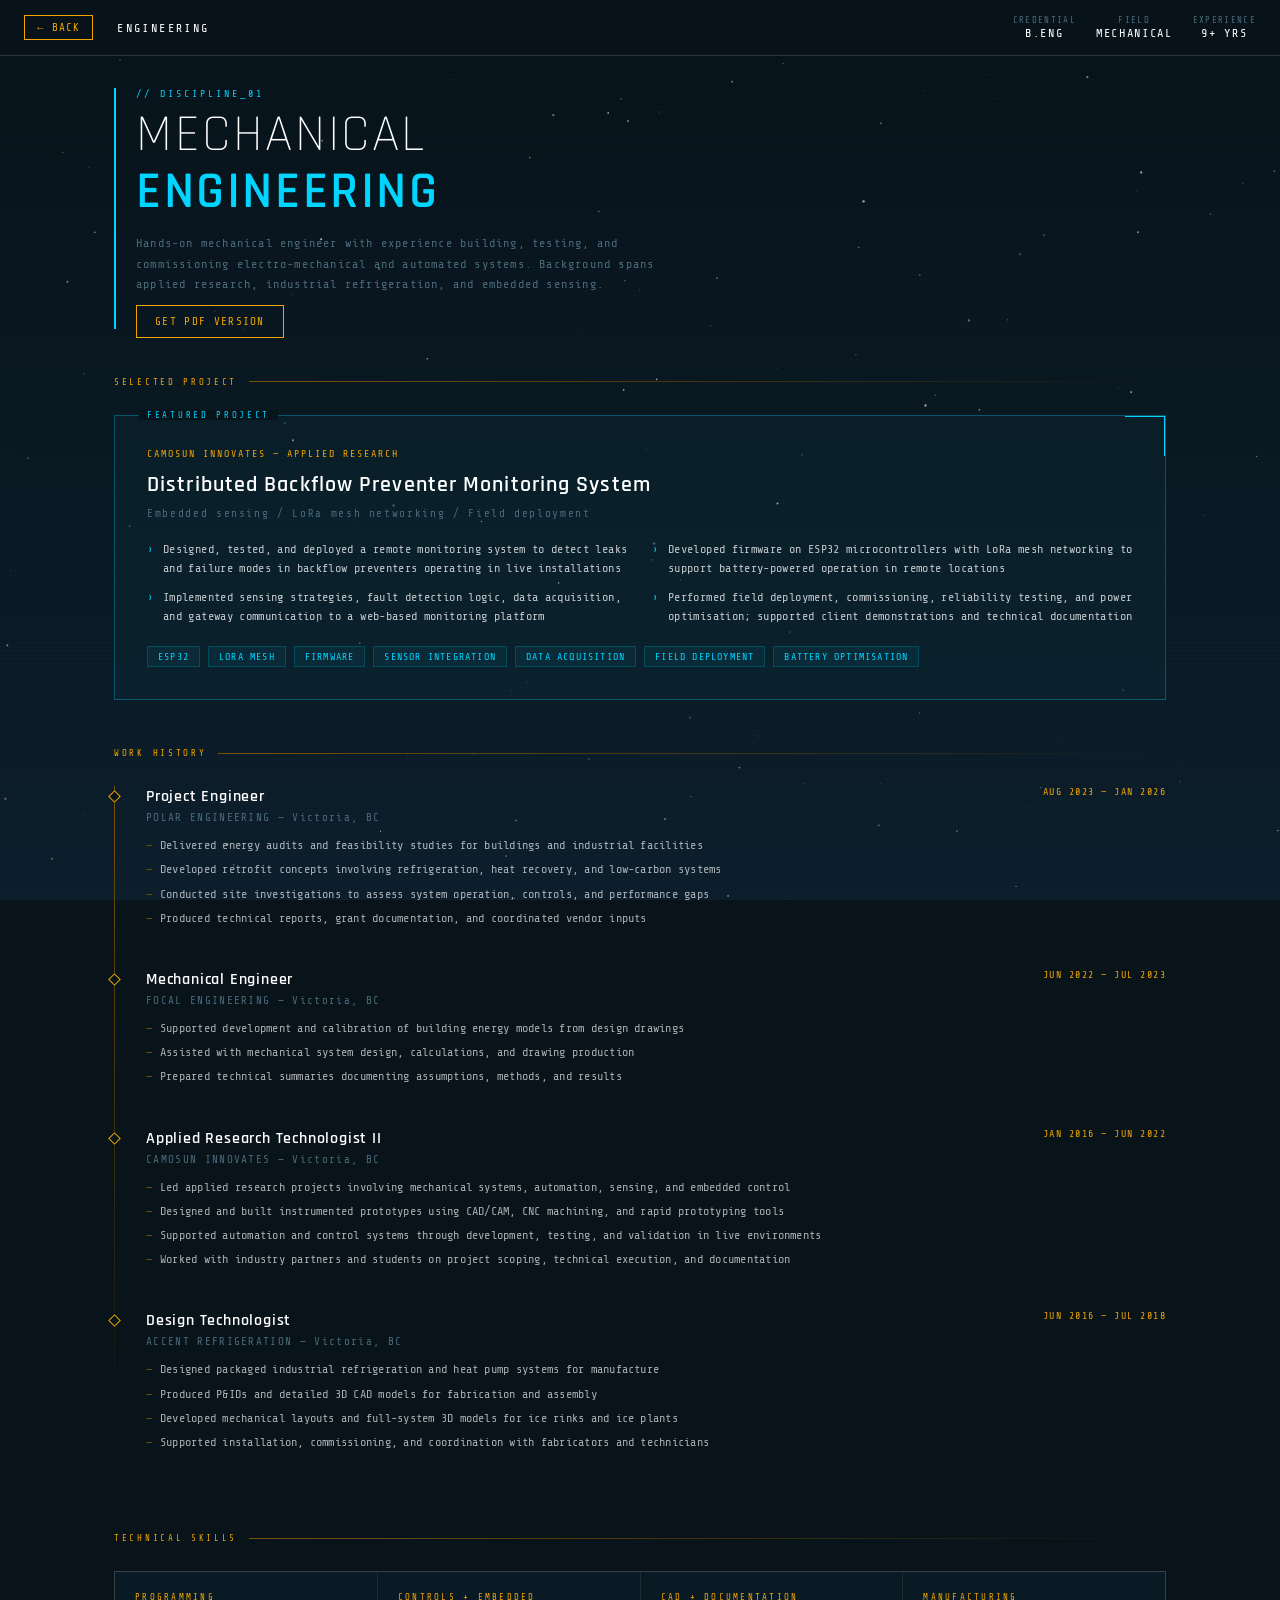
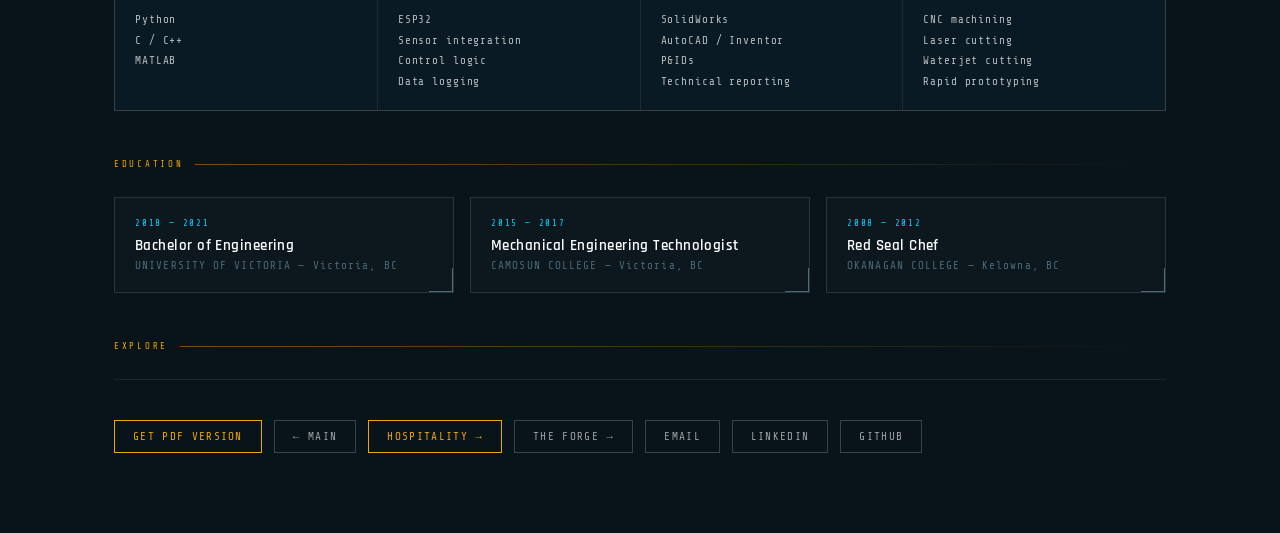
==== commit 47e1a25c: "modularized discipline pages" ====
--- a/engineering/engineering.html
+++ b/engineering/engineering.html
@@ -1,227 +1,753 @@
 <!DOCTYPE html>
 <html lang="en">
 <head>
-  <meta charset="UTF-8" />
-  <meta name="viewport" content="width=device-width, initial-scale=1.0" />
-  <title>ENGINEERING - Jeremy Guido</title>
-  <link rel="preconnect" href="https://fonts.googleapis.com" />
-  <link rel="preconnect" href="https://fonts.gstatic.com" crossorigin />
-  <link href="https://fonts.googleapis.com/css2?family=Share+Tech+Mono&family=Rajdhani:wght@300;400;500;600&display=swap" rel="stylesheet" />
-  <link rel="stylesheet" href="../assets/css/tokens.css" />
-  <link rel="stylesheet" href="../assets/css/base.css" />
-  <link rel="stylesheet" href="../assets/css/components.css" />
-  <link rel="stylesheet" href="../assets/css/page-discipline.css" />
+<meta charset="UTF-8">
+<meta name="viewport" content="width=device-width, initial-scale=1.0">
+<title>ENGINEERING — Jeremy Guido</title>
+<link href="https://fonts.googleapis.com/css2?family=Share+Tech+Mono&family=Rajdhani:wght@300;400;500;600&display=swap" rel="stylesheet">
+<style>
+  :root {
+    --bg:        #08131a;
+    --bg2:       #0d1f2d;
+    --bg3:       #0a1a24;
+    --amber:     #f0a500;
+    --amber-dim: #7a5200;
+    --cyan:      #00d4ff;
+    --cyan-dim:  #004d5e;
+    --white:     #ffffff;
+    --dim:       #4a6a7a;
+    --mono:      'Share Tech Mono', 'Courier New', monospace;
+    --sans:      'Rajdhani', sans-serif;
+  }
+
+  *, *::before, *::after { box-sizing: border-box; margin: 0; padding: 0; }
+
+  html { scroll-behavior: smooth; }
+
+  body {
+    background: var(--bg);
+    color: var(--white);
+    font-family: var(--mono);
+    min-height: 100vh;
+    overflow-x: hidden;
+  }
+
+  #stars {
+    position: fixed;
+    inset: 0;
+    pointer-events: none;
+    z-index: 0;
+  }
+
+  body::after {
+    content: '';
+    position: fixed;
+    inset: 0;
+    background: repeating-linear-gradient(
+      0deg,
+      transparent,
+      transparent 2px,
+      rgba(0,0,0,0.03) 2px,
+      rgba(0,0,0,0.03) 4px
+    );
+    pointer-events: none;
+    z-index: 1;
+  }
+
+  .hud {
+    position: fixed;
+    top: 0; left: 0; right: 0;
+    height: 56px;
+    border-bottom: 1px solid rgba(255,255,255,0.15);
+    background: rgba(8,19,26,0.92);
+    backdrop-filter: blur(4px);
+    display: flex;
+    align-items: center;
+    justify-content: space-between;
+    padding: 0 24px;
+    z-index: 100;
+    font-size: 11px;
+    letter-spacing: 0.15em;
+  }
+
+  .hud-left {
+    display: flex;
+    align-items: center;
+    gap: 24px;
+  }
+
+  .hud-back {
+    color: var(--amber);
+    text-decoration: none;
+    letter-spacing: 0.1em;
+    font-size: 11px;
+    border: 1px solid var(--amber);
+    padding: 5px 12px;
+    transition: background 0.2s, color 0.2s;
+  }
+  .hud-back:hover { background: var(--amber); color: var(--bg); }
+
+  .hud-title {
+    color: var(--white);
+    letter-spacing: 0.2em;
+    font-size: 12px;
+  }
+
+  .hud-right {
+    display: flex;
+    gap: 20px;
+    align-items: center;
+  }
+
+  .hud-stat {
+    text-align: center;
+  }
+  .hud-stat-label {
+    color: var(--dim);
+    font-size: 9px;
+    letter-spacing: 0.15em;
+    display: block;
+  }
+  .hud-stat-value {
+    color: var(--white);
+    font-size: 12px;
+    display: block;
+    margin-top: 1px;
+  }
+
+  .main {
+    position: relative;
+    z-index: 2;
+    padding: 88px 0 80px;
+    max-width: 1100px;
+    margin: 0 auto;
+    padding-left: 24px;
+    padding-right: 24px;
+  }
+
+  .section-header {
+    margin-bottom: 48px;
+    position: relative;
+    padding-left: 20px;
+    border-left: 2px solid var(--cyan);
+  }
+
+  .section-prefix {
+    color: var(--cyan);
+    font-size: 10px;
+    letter-spacing: 0.3em;
+    display: block;
+    margin-bottom: 8px;
+  }
+
+  .section-title {
+    font-family: var(--sans);
+    font-size: clamp(32px, 5vw, 52px);
+    font-weight: 300;
+    letter-spacing: 0.05em;
+    color: var(--white);
+    line-height: 1.1;
+  }
+
+  .section-title span {
+    color: var(--cyan);
+    font-weight: 600;
+  }
+
+  .section-sub {
+    margin-top: 12px;
+    color: var(--dim);
+    font-size: 12px;
+    letter-spacing: 0.1em;
+    max-width: 520px;
+    line-height: 1.7;
+  }
+
+  .header-actions {
+    margin-top: 16px;
+  }
+
+  .rule {
+    width: 100%;
+    height: 1px;
+    background: linear-gradient(90deg, var(--cyan-dim), transparent);
+    margin: 40px 0;
+  }
+
+  .featured-project {
+    border: 1px solid rgba(0, 212, 255, 0.3);
+    background: rgba(0,212,255,0.03);
+    padding: 32px;
+    position: relative;
+    margin-bottom: 48px;
+  }
+
+  .featured-project::before {
+    content: 'FEATURED PROJECT';
+    position: absolute;
+    top: -1px; left: 24px;
+    background: var(--bg);
+    color: var(--cyan);
+    font-size: 9px;
+    letter-spacing: 0.3em;
+    padding: 0 8px;
+    transform: translateY(-50%);
+  }
+
+  .featured-project::after {
+    content: '';
+    position: absolute;
+    top: 0; right: 0;
+    width: 40px; height: 40px;
+    border-top: 1px solid var(--cyan);
+    border-right: 1px solid var(--cyan);
+  }
+
+  .project-label {
+    font-size: 10px;
+    letter-spacing: 0.2em;
+    color: var(--amber);
+    margin-bottom: 12px;
+  }
+
+  .project-name {
+    font-family: var(--sans);
+    font-size: 22px;
+    font-weight: 600;
+    color: var(--white);
+    letter-spacing: 0.05em;
+    margin-bottom: 8px;
+  }
+
+  .project-org {
+    font-size: 11px;
+    color: var(--dim);
+    letter-spacing: 0.15em;
+    margin-bottom: 20px;
+  }
+
+  .project-bullets {
+    list-style: none;
+    display: grid;
+    grid-template-columns: 1fr 1fr;
+    gap: 10px 24px;
+  }
+
+  @media (max-width: 600px) {
+    .project-bullets { grid-template-columns: 1fr; }
+  }
+
+  .project-bullets li {
+    font-size: 12px;
+    color: rgba(255,255,255,0.75);
+    padding-left: 16px;
+    position: relative;
+    line-height: 1.6;
+    letter-spacing: 0.03em;
+  }
+
+  .project-bullets li::before {
+    content: '›';
+    position: absolute;
+    left: 0;
+    color: var(--cyan);
+  }
+
+  .tech-tags {
+    display: flex;
+    flex-wrap: wrap;
+    gap: 8px;
+    margin-top: 20px;
+  }
+
+  .tag {
+    font-size: 10px;
+    letter-spacing: 0.12em;
+    padding: 4px 10px;
+    border: 1px solid var(--cyan-dim);
+    color: var(--cyan);
+    background: rgba(0,212,255,0.05);
+  }
+
+  .timeline {
+    position: relative;
+  }
+
+  .timeline::before {
+    content: '';
+    position: absolute;
+    left: 0;
+    top: 0; bottom: 0;
+    width: 1px;
+    background: linear-gradient(180deg, var(--amber-dim), transparent 90%);
+  }
+
+  .timeline-item {
+    padding-left: 32px;
+    padding-bottom: 36px;
+    position: relative;
+  }
+
+  .timeline-item::before {
+    content: '';
+    position: absolute;
+    left: -4px;
+    top: 6px;
+    width: 9px; height: 9px;
+    border: 1px solid var(--amber);
+    background: var(--bg);
+    transform: rotate(45deg);
+  }
+
+  .timeline-meta {
+    display: flex;
+    justify-content: space-between;
+    align-items: flex-start;
+    flex-wrap: wrap;
+    gap: 4px;
+    margin-bottom: 4px;
+  }
+
+  .timeline-role {
+    font-family: var(--sans);
+    font-size: 16px;
+    font-weight: 600;
+    color: var(--white);
+    letter-spacing: 0.05em;
+  }
+
+  .timeline-date {
+    font-size: 10px;
+    color: var(--amber);
+    letter-spacing: 0.15em;
+  }
+
+  .timeline-org {
+    font-size: 11px;
+    color: var(--dim);
+    letter-spacing: 0.12em;
+    margin-bottom: 12px;
+  }
+
+  .timeline-bullets {
+    list-style: none;
+  }
+
+  .timeline-bullets li {
+    font-size: 12px;
+    color: rgba(255,255,255,0.65);
+    padding-left: 14px;
+    position: relative;
+    margin-bottom: 5px;
+    line-height: 1.6;
+    letter-spacing: 0.02em;
+  }
+
+  .timeline-bullets li::before {
+    content: '—';
+    position: absolute;
+    left: 0;
+    color: var(--amber-dim);
+  }
+
+  .skills-grid {
+    display: grid;
+    grid-template-columns: repeat(auto-fit, minmax(200px, 1fr));
+    gap: 1px;
+    border: 1px solid rgba(255,255,255,0.1);
+    background: rgba(255,255,255,0.1);
+    margin-bottom: 48px;
+  }
+
+  .skill-cell {
+    background: var(--bg3);
+    padding: 20px;
+  }
+
+  .skill-cell-label {
+    font-size: 9px;
+    letter-spacing: 0.25em;
+    color: var(--amber);
+    margin-bottom: 10px;
+    display: block;
+  }
+
+  .skill-items {
+    display: flex;
+    flex-direction: column;
+    gap: 4px;
+  }
+
+  .skill-item {
+    font-size: 11px;
+    color: rgba(255,255,255,0.7);
+    letter-spacing: 0.08em;
+    line-height: 1.5;
+  }
+
+  .edu-grid {
+    display: grid;
+    grid-template-columns: repeat(auto-fit, minmax(220px, 1fr));
+    gap: 16px;
+    margin-bottom: 48px;
+  }
+
+  .edu-card {
+    border: 1px solid rgba(255,255,255,0.12);
+    padding: 20px;
+    position: relative;
+    background: rgba(255,255,255,0.02);
+  }
+
+  .edu-card::after {
+    content: '';
+    position: absolute;
+    bottom: 0; right: 0;
+    width: 24px; height: 24px;
+    border-bottom: 1px solid var(--dim);
+    border-right: 1px solid var(--dim);
+  }
+
+  .edu-year {
+    font-size: 9px;
+    letter-spacing: 0.2em;
+    color: var(--cyan);
+    margin-bottom: 8px;
+    display: block;
+  }
+
+  .edu-degree {
+    font-family: var(--sans);
+    font-size: 15px;
+    font-weight: 600;
+    color: var(--white);
+    margin-bottom: 4px;
+    letter-spacing: 0.03em;
+  }
+
+  .edu-school {
+    font-size: 11px;
+    color: var(--dim);
+    letter-spacing: 0.1em;
+  }
+
+  .divider-label {
+    display: flex;
+    align-items: center;
+    gap: 12px;
+    margin: 40px 0 28px;
+  }
+
+  .divider-label span {
+    font-size: 9px;
+    letter-spacing: 0.3em;
+    color: var(--amber);
+    white-space: nowrap;
+  }
+
+  .divider-line {
+    flex: 1;
+    height: 1px;
+    background: linear-gradient(90deg, var(--amber-dim), transparent);
+  }
+
+  .footer-nav {
+    display: flex;
+    gap: 12px;
+    flex-wrap: wrap;
+    padding-top: 40px;
+    border-top: 1px solid rgba(255,255,255,0.08);
+  }
+
+  .nav-btn {
+    font-family: var(--mono);
+    font-size: 11px;
+    letter-spacing: 0.12em;
+    padding: 9px 18px;
+    text-decoration: none;
+    border: 1px solid rgba(255,255,255,0.2);
+    color: rgba(255,255,255,0.6);
+    background: transparent;
+    transition: all 0.2s;
+    cursor: pointer;
+  }
+  .nav-btn:hover {
+    border-color: var(--white);
+    color: var(--white);
+  }
+  .nav-btn.amber {
+    border-color: var(--amber);
+    color: var(--amber);
+  }
+  .nav-btn.amber:hover {
+    background: var(--amber);
+    color: var(--bg);
+  }
+</style>
 </head>
-<body class="site-discipline">
-  <canvas class="site-stars" id="stars" aria-hidden="true"></canvas>
-
-  <nav class="hud">
-    <div class="hud-left">
-      <a href="../index.html" class="hud-back">← BACK</a>
-      <span class="hud-title">ENGINEERING</span>
-    </div>
-    <div class="hud-right">
-      <div class="hud-stat">
-        <span class="hud-stat-label">CREDENTIAL</span>
-        <span class="hud-stat-value">B.ENG</span>
+<body>
+
+<canvas id="stars"></canvas>
+
+<nav class="hud">
+  <div class="hud-left">
+    <a href="../" class="hud-back">← BACK</a>
+    <span class="hud-title">ENGINEERING</span>
+  </div>
+  <div class="hud-right">
+    <div class="hud-stat">
+      <span class="hud-stat-label">CREDENTIAL</span>
+      <span class="hud-stat-value">B.ENG</span>
+    </div>
+    <div class="hud-stat">
+      <span class="hud-stat-label">FIELD</span>
+      <span class="hud-stat-value">MECHANICAL</span>
+    </div>
+    <div class="hud-stat">
+      <span class="hud-stat-label">EXPERIENCE</span>
+      <span class="hud-stat-value">9+ YRS</span>
+    </div>
+  </div>
+</nav>
+
+<main class="main">
+
+  <header class="section-header">
+    <span class="section-prefix">// DISCIPLINE_01</span>
+    <h1 class="section-title">MECHANICAL<br><span>ENGINEERING</span></h1>
+    <p class="section-sub">
+      Hands-on mechanical engineer with experience building, testing, and commissioning electro-mechanical and automated systems. Background spans applied research, industrial refrigeration, and embedded sensing.
+    </p>
+    <div class="header-actions">
+      <a class="nav-btn amber" href="./resume.pdf" target="_blank" rel="noopener noreferrer" download>
+        GET PDF VERSION
+      </a>
+    </div>
+  </header>
+
+  <div class="divider-label">
+    <span>SELECTED PROJECT</span>
+    <div class="divider-line"></div>
+  </div>
+
+  <div class="featured-project">
+    <div class="project-label">CAMOSUN INNOVATES — APPLIED RESEARCH</div>
+    <div class="project-name">Distributed Backflow Preventer Monitoring System</div>
+    <div class="project-org">Embedded sensing / LoRa mesh networking / Field deployment</div>
+    <ul class="project-bullets">
+      <li>Designed, tested, and deployed a remote monitoring system to detect leaks and failure modes in backflow preventers operating in live installations</li>
+      <li>Developed firmware on ESP32 microcontrollers with LoRa mesh networking to support battery-powered operation in remote locations</li>
+      <li>Implemented sensing strategies, fault detection logic, data acquisition, and gateway communication to a web-based monitoring platform</li>
+      <li>Performed field deployment, commissioning, reliability testing, and power optimisation; supported client demonstrations and technical documentation</li>
+    </ul>
+    <div class="tech-tags">
+      <span class="tag">ESP32</span>
+      <span class="tag">LORA MESH</span>
+      <span class="tag">FIRMWARE</span>
+      <span class="tag">SENSOR INTEGRATION</span>
+      <span class="tag">DATA ACQUISITION</span>
+      <span class="tag">FIELD DEPLOYMENT</span>
+      <span class="tag">BATTERY OPTIMISATION</span>
+    </div>
+  </div>
+
+  <div class="divider-label">
+    <span>WORK HISTORY</span>
+    <div class="divider-line"></div>
+  </div>
+
+  <div class="timeline">
+
+    <div class="timeline-item">
+      <div class="timeline-meta">
+        <span class="timeline-role">Project Engineer</span>
+        <span class="timeline-date">AUG 2023 — JAN 2026</span>
       </div>
-      <div class="hud-stat">
-        <span class="hud-stat-label">FIELD</span>
-        <span class="hud-stat-value">MECHANICAL</span>
+      <div class="timeline-org">POLAR ENGINEERING — Victoria, BC</div>
+      <ul class="timeline-bullets">
+        <li>Delivered energy audits and feasibility studies for buildings and industrial facilities</li>
+        <li>Developed retrofit concepts involving refrigeration, heat recovery, and low-carbon systems</li>
+        <li>Conducted site investigations to assess system operation, controls, and performance gaps</li>
+        <li>Produced technical reports, grant documentation, and coordinated vendor inputs</li>
+      </ul>
+    </div>
+
+    <div class="timeline-item">
+      <div class="timeline-meta">
+        <span class="timeline-role">Mechanical Engineer</span>
+        <span class="timeline-date">JUN 2022 — JUL 2023</span>
       </div>
-      <div class="hud-stat">
-        <span class="hud-stat-label">EXPERIENCE</span>
-        <span class="hud-stat-value">9+ YRS</span>
+      <div class="timeline-org">FOCAL ENGINEERING — Victoria, BC</div>
+      <ul class="timeline-bullets">
+        <li>Supported development and calibration of building energy models from design drawings</li>
+        <li>Assisted with mechanical system design, calculations, and drawing production</li>
+        <li>Prepared technical summaries documenting assumptions, methods, and results</li>
+      </ul>
+    </div>
+
+    <div class="timeline-item">
+      <div class="timeline-meta">
+        <span class="timeline-role">Applied Research Technologist II</span>
+        <span class="timeline-date">JAN 2016 — JUN 2022</span>
       </div>
-    </div>
+      <div class="timeline-org">CAMOSUN INNOVATES — Victoria, BC</div>
+      <ul class="timeline-bullets">
+        <li>Led applied research projects involving mechanical systems, automation, sensing, and embedded control</li>
+        <li>Designed and built instrumented prototypes using CAD/CAM, CNC machining, and rapid prototyping tools</li>
+        <li>Supported automation and control systems through development, testing, and validation in live environments</li>
+        <li>Worked with industry partners and students on project scoping, technical execution, and documentation</li>
+      </ul>
+    </div>
+
+    <div class="timeline-item">
+      <div class="timeline-meta">
+        <span class="timeline-role">Design Technologist</span>
+        <span class="timeline-date">JUN 2016 — JUL 2018</span>
+      </div>
+      <div class="timeline-org">ACCENT REFRIGERATION — Victoria, BC</div>
+      <ul class="timeline-bullets">
+        <li>Designed packaged industrial refrigeration and heat pump systems for manufacture</li>
+        <li>Produced P&amp;IDs and detailed 3D CAD models for fabrication and assembly</li>
+        <li>Developed mechanical layouts and full-system 3D models for ice rinks and ice plants</li>
+        <li>Supported installation, commissioning, and coordination with fabricators and technicians</li>
+      </ul>
+    </div>
+
+  </div>
+
+  <div class="divider-label">
+    <span>TECHNICAL SKILLS</span>
+    <div class="divider-line"></div>
+  </div>
+
+  <div class="skills-grid">
+    <div class="skill-cell">
+      <span class="skill-cell-label">PROGRAMMING</span>
+      <div class="skill-items">
+        <span class="skill-item">Python</span>
+        <span class="skill-item">C / C++</span>
+        <span class="skill-item">MATLAB</span>
+      </div>
+    </div>
+    <div class="skill-cell">
+      <span class="skill-cell-label">CONTROLS + EMBEDDED</span>
+      <div class="skill-items">
+        <span class="skill-item">ESP32</span>
+        <span class="skill-item">Sensor integration</span>
+        <span class="skill-item">Control logic</span>
+        <span class="skill-item">Data logging</span>
+      </div>
+    </div>
+    <div class="skill-cell">
+      <span class="skill-cell-label">CAD + DOCUMENTATION</span>
+      <div class="skill-items">
+        <span class="skill-item">SolidWorks</span>
+        <span class="skill-item">AutoCAD / Inventor</span>
+        <span class="skill-item">P&amp;IDs</span>
+        <span class="skill-item">Technical reporting</span>
+      </div>
+    </div>
+    <div class="skill-cell">
+      <span class="skill-cell-label">MANUFACTURING</span>
+      <div class="skill-items">
+        <span class="skill-item">CNC machining</span>
+        <span class="skill-item">Laser cutting</span>
+        <span class="skill-item">Waterjet cutting</span>
+        <span class="skill-item">Rapid prototyping</span>
+      </div>
+    </div>
+  </div>
+
+  <div class="divider-label">
+    <span>EDUCATION</span>
+    <div class="divider-line"></div>
+  </div>
+
+  <div class="edu-grid">
+    <div class="edu-card">
+      <span class="edu-year">2018 — 2021</span>
+      <div class="edu-degree">Bachelor of Engineering</div>
+      <div class="edu-school">UNIVERSITY OF VICTORIA — Victoria, BC</div>
+    </div>
+    <div class="edu-card">
+      <span class="edu-year">2015 — 2017</span>
+      <div class="edu-degree">Mechanical Engineering Technologist</div>
+      <div class="edu-school">CAMOSUN COLLEGE — Victoria, BC</div>
+    </div>
+    <div class="edu-card">
+      <span class="edu-year">2008 — 2012</span>
+      <div class="edu-degree">Red Seal Chef</div>
+      <div class="edu-school">OKANAGAN COLLEGE — Kelowna, BC</div>
+    </div>
+  </div>
+
+  <div class="divider-label">
+    <span>EXPLORE</span>
+    <div class="divider-line"></div>
+  </div>
+
+  <nav class="footer-nav">
+    <a class="nav-btn amber" href="./resume.pdf" target="_blank" rel="noopener noreferrer" download>
+      GET PDF VERSION
+    </a>
+    <a href="../" class="nav-btn">← MAIN</a>
+    <a href="../hospitality" class="nav-btn amber">HOSPITALITY →</a>
+    <a href="../forge" class="nav-btn">THE FORGE →</a>
+    <a href="mailto:jeremy.a.guido@gmail.com" class="nav-btn">EMAIL</a>
+    <a href="https://www.linkedin.com/in/jeremy-guido" target="_blank" class="nav-btn">LINKEDIN</a>
+    <a href="https://github.com/nopwron" target="_blank" class="nav-btn">GITHUB</a>
   </nav>
 
-  <main class="site-main">
-    <header class="section-header">
-      <span class="section-prefix">// DISCIPLINE_01</span>
-      <h1 class="section-title">MECHANICAL<br /><span>ENGINEERING</span></h1>
-      <p class="section-sub">
-        Hands-on mechanical engineer with experience building, testing, and commissioning electro-mechanical and automated systems. Background spans applied research, industrial refrigeration, and embedded sensing.
-      </p>
-    </header>
-
-    <div class="divider-label">
-      <span>SELECTED PROJECT</span>
-      <div class="divider-line"></div>
-    </div>
-
-    <section class="featured-card" data-label="FEATURED PROJECT">
-      <div class="card-kicker">CAMOSUN INNOVATES - APPLIED RESEARCH</div>
-      <h2 class="card-title">Distributed Backflow Preventer Monitoring System</h2>
-      <div class="card-meta">Embedded sensing / LoRa mesh networking / Field deployment</div>
-
-      <ul class="feature-list">
-        <li>Designed, tested, and deployed a remote monitoring system to detect leaks and failure modes in backflow preventers operating in live installations</li>
-        <li>Developed firmware on ESP32 microcontrollers with LoRa mesh networking to support battery-powered operation in remote locations</li>
-        <li>Implemented sensing strategies, fault detection logic, data acquisition, and gateway communication to a web-based monitoring platform</li>
-        <li>Performed field deployment, commissioning, reliability testing, and power optimisation, supported client demonstrations and technical documentation</li>
-      </ul>
-
-      <div class="tech-tags">
-        <span class="tag">ESP32</span>
-        <span class="tag">LORA MESH</span>
-        <span class="tag">FIRMWARE</span>
-        <span class="tag">SENSOR INTEGRATION</span>
-        <span class="tag">DATA ACQUISITION</span>
-        <span class="tag">FIELD DEPLOYMENT</span>
-        <span class="tag">BATTERY OPTIMISATION</span>
-      </div>
-    </section>
-
-    <div class="divider-label">
-      <span>WORK HISTORY</span>
-      <div class="divider-line"></div>
-    </div>
-
-    <section class="timeline">
-      <article class="timeline-item">
-        <div class="timeline-meta">
-          <span class="timeline-role">Project Engineer</span>
-          <span class="timeline-date">AUG 2023 - JAN 2026</span>
-        </div>
-        <div class="timeline-org">POLAR ENGINEERING - Victoria, BC</div>
-        <ul class="timeline-bullets">
-          <li>Delivered energy audits and feasibility studies for buildings and industrial facilities</li>
-          <li>Developed retrofit concepts involving refrigeration, heat recovery, and low-carbon systems</li>
-          <li>Conducted site investigations to assess system operation, controls, and performance gaps</li>
-          <li>Produced technical reports, grant documentation, and coordinated vendor inputs</li>
-        </ul>
-      </article>
-
-      <article class="timeline-item">
-        <div class="timeline-meta">
-          <span class="timeline-role">Mechanical Engineer</span>
-          <span class="timeline-date">JUN 2022 - JUL 2023</span>
-        </div>
-        <div class="timeline-org">FOCAL ENGINEERING - Victoria, BC</div>
-        <ul class="timeline-bullets">
-          <li>Supported development and calibration of building energy models from design drawings</li>
-          <li>Assisted with mechanical system design, calculations, and drawing production</li>
-          <li>Prepared technical summaries documenting assumptions, methods, and results</li>
-        </ul>
-      </article>
-
-      <article class="timeline-item">
-        <div class="timeline-meta">
-          <span class="timeline-role">Applied Research Technologist II</span>
-          <span class="timeline-date">JAN 2016 - JUN 2022</span>
-        </div>
-        <div class="timeline-org">CAMOSUN INNOVATES - Victoria, BC</div>
-        <ul class="timeline-bullets">
-          <li>Led applied research projects involving mechanical systems, automation, sensing, and embedded control</li>
-          <li>Designed and built instrumented prototypes using CAD/CAM, CNC machining, and rapid prototyping tools</li>
-          <li>Supported automation and control systems through development, testing, and validation in live environments</li>
-          <li>Worked with industry partners and students on project scoping, technical execution, and documentation</li>
-        </ul>
-      </article>
-
-      <article class="timeline-item">
-        <div class="timeline-meta">
-          <span class="timeline-role">Design Technologist</span>
-          <span class="timeline-date">JUN 2016 - JUL 2018</span>
-        </div>
-        <div class="timeline-org">ACCENT REFRIGERATION - Victoria, BC</div>
-        <ul class="timeline-bullets">
-          <li>Designed packaged industrial refrigeration and heat pump systems for manufacture</li>
-          <li>Produced P&amp;IDs and detailed 3D CAD models for fabrication and assembly</li>
-          <li>Developed mechanical layouts and full-system 3D models for ice rinks and ice plants</li>
-          <li>Supported installation, commissioning, and coordination with fabricators and technicians</li>
-        </ul>
-      </article>
-    </section>
-
-    <div class="divider-label">
-      <span>TECHNICAL SKILLS</span>
-      <div class="divider-line"></div>
-    </div>
-
-    <section class="skills-grid">
-      <div class="skill-cell">
-        <span class="skill-cell-label">PROGRAMMING</span>
-        <div class="skill-items">
-          <span class="skill-item">Python</span>
-          <span class="skill-item">C / C++</span>
-          <span class="skill-item">MATLAB</span>
-        </div>
-      </div>
-
-      <div class="skill-cell">
-        <span class="skill-cell-label">CONTROLS + EMBEDDED</span>
-        <div class="skill-items">
-          <span class="skill-item">ESP32</span>
-          <span class="skill-item">Sensor integration</span>
-          <span class="skill-item">Control logic</span>
-          <span class="skill-item">Data logging</span>
-        </div>
-      </div>
-
-      <div class="skill-cell">
-        <span class="skill-cell-label">CAD + DOCUMENTATION</span>
-        <div class="skill-items">
-          <span class="skill-item">SolidWorks</span>
-          <span class="skill-item">AutoCAD / Inventor</span>
-          <span class="skill-item">P&amp;IDs</span>
-          <span class="skill-item">Technical reporting</span>
-        </div>
-      </div>
-
-      <div class="skill-cell">
-        <span class="skill-cell-label">MANUFACTURING</span>
-        <div class="skill-items">
-          <span class="skill-item">CNC machining</span>
-          <span class="skill-item">Laser cutting</span>
-          <span class="skill-item">Waterjet cutting</span>
-          <span class="skill-item">Rapid prototyping</span>
-        </div>
-      </div>
-    </section>
-
-    <div class="divider-label">
-      <span>EDUCATION</span>
-      <div class="divider-line"></div>
-    </div>
-
-    <section class="edu-grid">
-      <article class="edu-card">
-        <span class="edu-year">2018 - 2021</span>
-        <div class="edu-degree">Bachelor of Engineering</div>
-        <div class="edu-school">UNIVERSITY OF VICTORIA - Victoria, BC</div>
-      </article>
-
-      <article class="edu-card">
-        <span class="edu-year">2015 - 2017</span>
-        <div class="edu-degree">Mechanical Engineering Technologist</div>
-        <div class="edu-school">CAMOSUN COLLEGE - Victoria, BC</div>
-      </article>
-
-      <article class="edu-card">
-        <span class="edu-year">2008 - 2012</span>
-        <div class="edu-degree">Red Seal Chef</div>
-        <div class="edu-school">OKANAGAN COLLEGE - Kelowna, BC</div>
-      </article>
-    </section>
-
-    <div class="divider-label">
-      <span>EXPLORE</span>
-      <div class="divider-line"></div>
-    </div>
-
-    <nav class="footer-nav">
-      <a href="../index.html" class="nav-btn">← MAIN</a>
-      <a href="../hospitality/hospitality.html" class="nav-btn amber">HOSPITALITY →</a>
-      <a href="../forge/forge.html" class="nav-btn">THE FORGE →</a>
-      <a href="mailto:jeremy.a.guido@gmail.com" class="nav-btn">EMAIL</a>
-      <a href="https://www.linkedin.com/in/jeremy-guido" target="_blank" rel="noopener noreferrer" class="nav-btn">LINKEDIN</a>
-      <a href="https://github.com/nopwron" target="_blank" rel="noopener noreferrer" class="nav-btn">GITHUB</a>
-    </nav>
-  </main>
-
-  <script src="../assets/js/stars.js"></script>
-  <script src="../assets/js/site.js"></script>
+</main>
+
+<script>
+const canvas = document.getElementById('stars');
+const ctx = canvas.getContext('2d');
+let stars = [];
+
+function resize() {
+  canvas.width = window.innerWidth;
+  canvas.height = window.innerHeight;
+}
+
+function initStars() {
+  stars = [];
+  const count = Math.floor((canvas.width * canvas.height) / 6000);
+  for (let i = 0; i < count; i++) {
+    stars.push({
+      x: Math.random() * canvas.width,
+      y: Math.random() * canvas.height,
+      r: Math.random() * 1.2,
+      a: Math.random() * 0.6 + 0.1,
+      speed: Math.random() * 0.08 + 0.01
+    });
+  }
+}
+
+function drawStars() {
+  ctx.clearRect(0, 0, canvas.width, canvas.height);
+  const grad = ctx.createLinearGradient(0, 0, 0, canvas.height);
+  grad.addColorStop(0, '#08131a');
+  grad.addColorStop(1, '#0d1f2d');
+  ctx.fillStyle = grad;
+  ctx.fillRect(0, 0, canvas.width, canvas.height);
+
+  stars.forEach(s => {
+    ctx.beginPath();
+    ctx.arc(s.x, s.y, s.r, 0, Math.PI * 2);
+    ctx.fillStyle = `rgba(255,255,255,${s.a})`;
+    ctx.fill();
+    s.y -= s.speed;
+    if (s.y < 0) { s.y = canvas.height; s.x = Math.random() * canvas.width; }
+  });
+
+  requestAnimationFrame(drawStars);
+}
+
+resize();
+initStars();
+drawStars();
+window.addEventListener('resize', () => { resize(); initStars(); });
+</script>
 </body>
 </html>
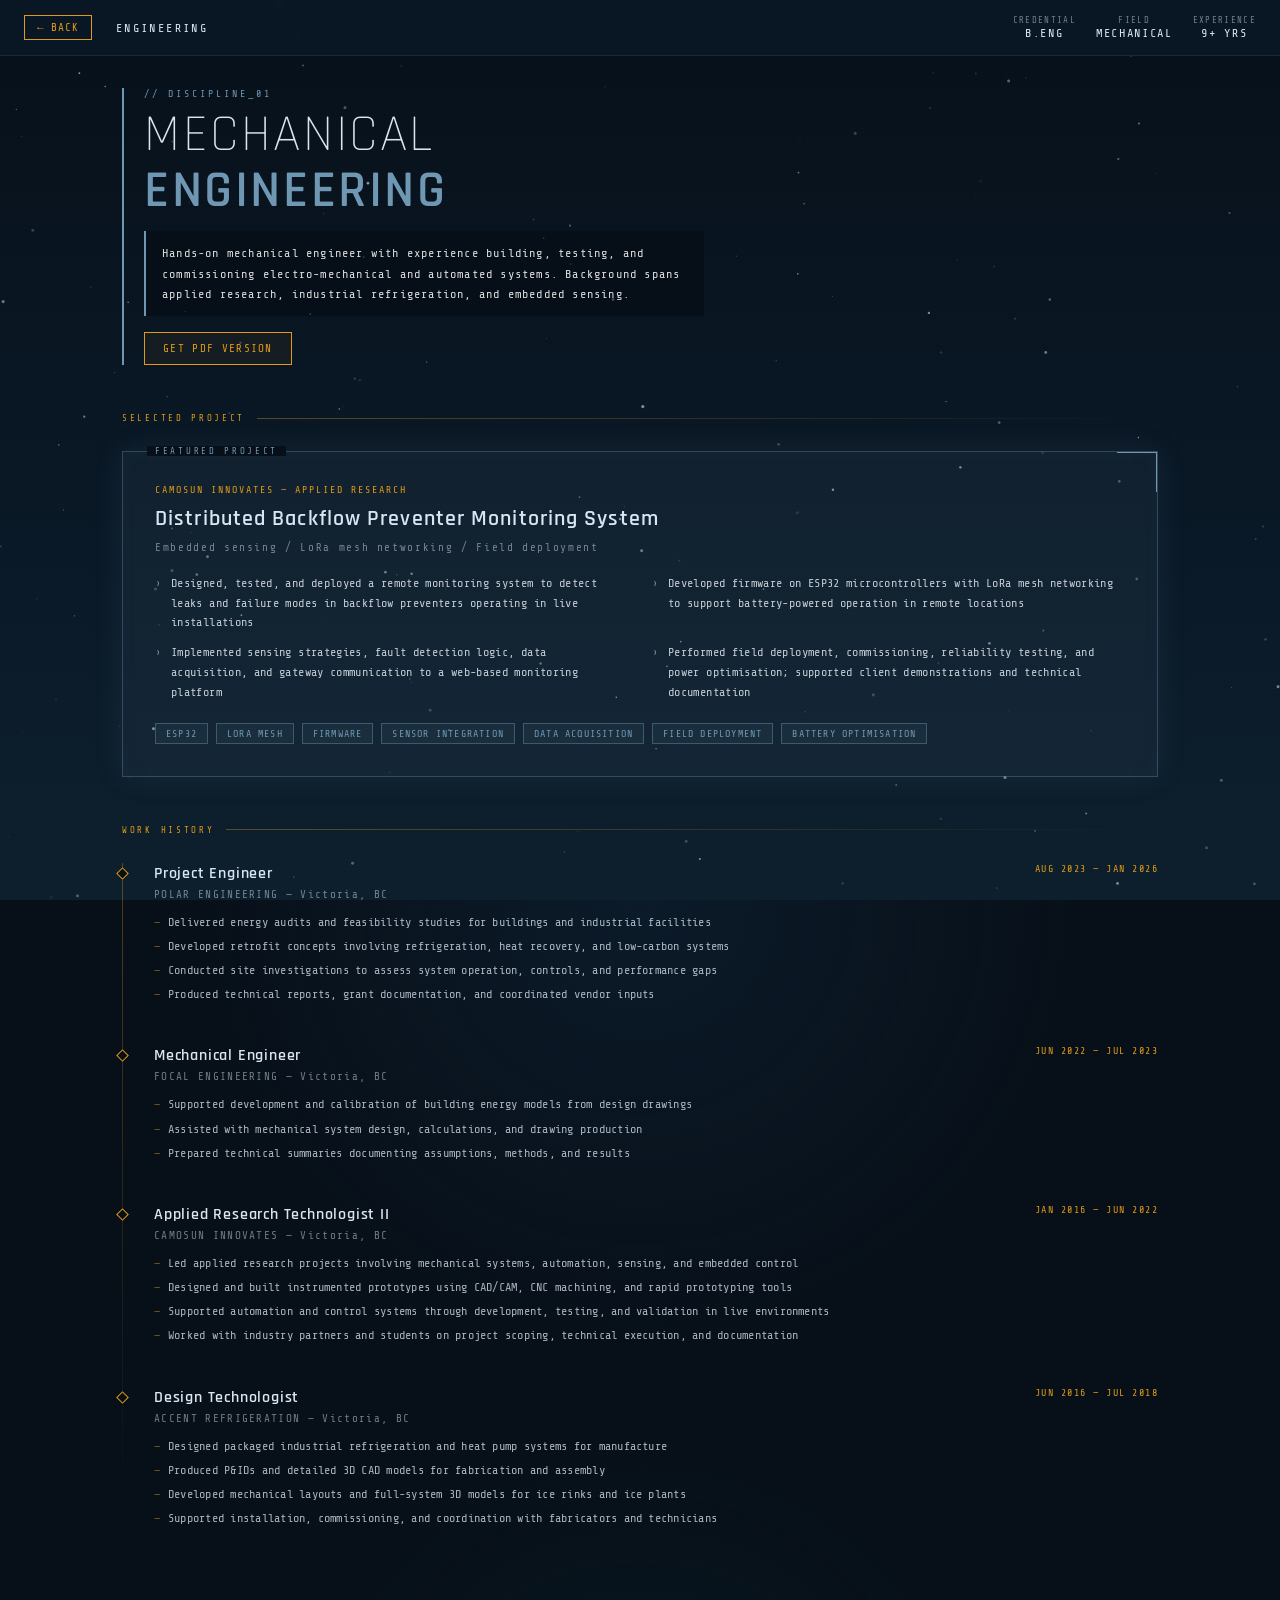
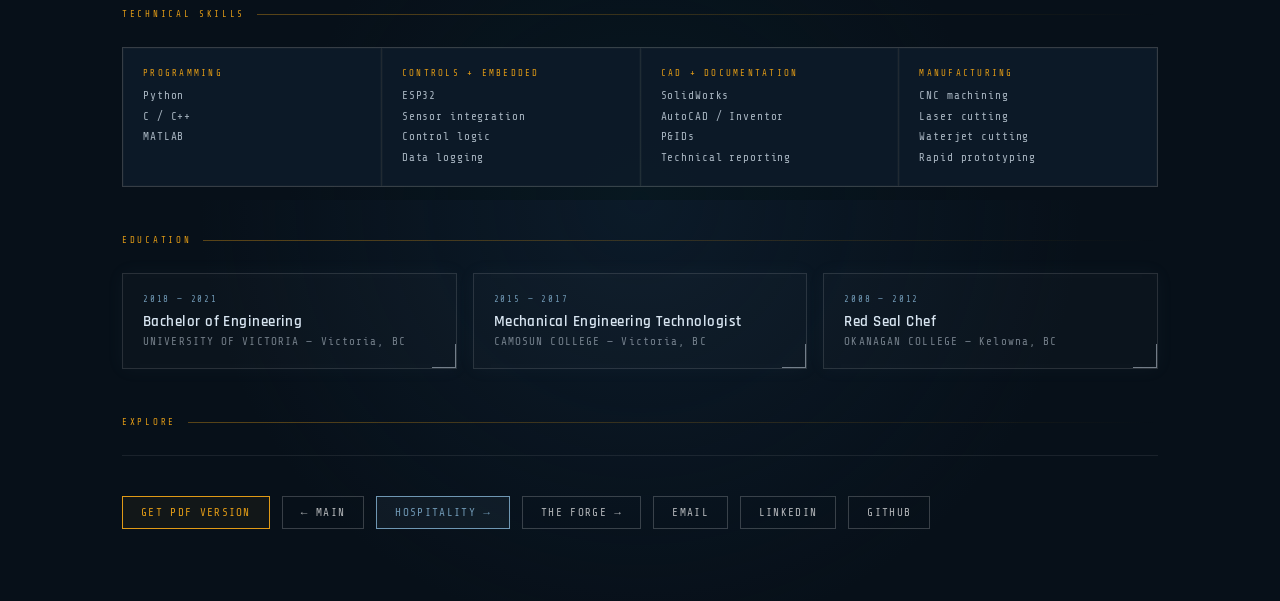
==== commit 873c5a55: "updated site-discipline .section-sub" ====
--- a/engineering/engineering.html
+++ b/engineering/engineering.html
@@ -1,753 +1,237 @@
 <!DOCTYPE html>
 <html lang="en">
 <head>
-<meta charset="UTF-8">
-<meta name="viewport" content="width=device-width, initial-scale=1.0">
-<title>ENGINEERING — Jeremy Guido</title>
-<link href="https://fonts.googleapis.com/css2?family=Share+Tech+Mono&family=Rajdhani:wght@300;400;500;600&display=swap" rel="stylesheet">
-<style>
-  :root {
-    --bg:        #08131a;
-    --bg2:       #0d1f2d;
-    --bg3:       #0a1a24;
-    --amber:     #f0a500;
-    --amber-dim: #7a5200;
-    --cyan:      #00d4ff;
-    --cyan-dim:  #004d5e;
-    --white:     #ffffff;
-    --dim:       #4a6a7a;
-    --mono:      'Share Tech Mono', 'Courier New', monospace;
-    --sans:      'Rajdhani', sans-serif;
-  }
-
-  *, *::before, *::after { box-sizing: border-box; margin: 0; padding: 0; }
-
-  html { scroll-behavior: smooth; }
-
-  body {
-    background: var(--bg);
-    color: var(--white);
-    font-family: var(--mono);
-    min-height: 100vh;
-    overflow-x: hidden;
-  }
-
-  #stars {
-    position: fixed;
-    inset: 0;
-    pointer-events: none;
-    z-index: 0;
-  }
-
-  body::after {
-    content: '';
-    position: fixed;
-    inset: 0;
-    background: repeating-linear-gradient(
-      0deg,
-      transparent,
-      transparent 2px,
-      rgba(0,0,0,0.03) 2px,
-      rgba(0,0,0,0.03) 4px
-    );
-    pointer-events: none;
-    z-index: 1;
-  }
-
-  .hud {
-    position: fixed;
-    top: 0; left: 0; right: 0;
-    height: 56px;
-    border-bottom: 1px solid rgba(255,255,255,0.15);
-    background: rgba(8,19,26,0.92);
-    backdrop-filter: blur(4px);
-    display: flex;
-    align-items: center;
-    justify-content: space-between;
-    padding: 0 24px;
-    z-index: 100;
-    font-size: 11px;
-    letter-spacing: 0.15em;
-  }
-
-  .hud-left {
-    display: flex;
-    align-items: center;
-    gap: 24px;
-  }
-
-  .hud-back {
-    color: var(--amber);
-    text-decoration: none;
-    letter-spacing: 0.1em;
-    font-size: 11px;
-    border: 1px solid var(--amber);
-    padding: 5px 12px;
-    transition: background 0.2s, color 0.2s;
-  }
-  .hud-back:hover { background: var(--amber); color: var(--bg); }
-
-  .hud-title {
-    color: var(--white);
-    letter-spacing: 0.2em;
-    font-size: 12px;
-  }
-
-  .hud-right {
-    display: flex;
-    gap: 20px;
-    align-items: center;
-  }
-
-  .hud-stat {
-    text-align: center;
-  }
-  .hud-stat-label {
-    color: var(--dim);
-    font-size: 9px;
-    letter-spacing: 0.15em;
-    display: block;
-  }
-  .hud-stat-value {
-    color: var(--white);
-    font-size: 12px;
-    display: block;
-    margin-top: 1px;
-  }
-
-  .main {
-    position: relative;
-    z-index: 2;
-    padding: 88px 0 80px;
-    max-width: 1100px;
-    margin: 0 auto;
-    padding-left: 24px;
-    padding-right: 24px;
-  }
-
-  .section-header {
-    margin-bottom: 48px;
-    position: relative;
-    padding-left: 20px;
-    border-left: 2px solid var(--cyan);
-  }
-
-  .section-prefix {
-    color: var(--cyan);
-    font-size: 10px;
-    letter-spacing: 0.3em;
-    display: block;
-    margin-bottom: 8px;
-  }
-
-  .section-title {
-    font-family: var(--sans);
-    font-size: clamp(32px, 5vw, 52px);
-    font-weight: 300;
-    letter-spacing: 0.05em;
-    color: var(--white);
-    line-height: 1.1;
-  }
-
-  .section-title span {
-    color: var(--cyan);
-    font-weight: 600;
-  }
-
-  .section-sub {
-    margin-top: 12px;
-    color: var(--dim);
-    font-size: 12px;
-    letter-spacing: 0.1em;
-    max-width: 520px;
-    line-height: 1.7;
-  }
-
-  .header-actions {
-    margin-top: 16px;
-  }
-
-  .rule {
-    width: 100%;
-    height: 1px;
-    background: linear-gradient(90deg, var(--cyan-dim), transparent);
-    margin: 40px 0;
-  }
-
-  .featured-project {
-    border: 1px solid rgba(0, 212, 255, 0.3);
-    background: rgba(0,212,255,0.03);
-    padding: 32px;
-    position: relative;
-    margin-bottom: 48px;
-  }
-
-  .featured-project::before {
-    content: 'FEATURED PROJECT';
-    position: absolute;
-    top: -1px; left: 24px;
-    background: var(--bg);
-    color: var(--cyan);
-    font-size: 9px;
-    letter-spacing: 0.3em;
-    padding: 0 8px;
-    transform: translateY(-50%);
-  }
-
-  .featured-project::after {
-    content: '';
-    position: absolute;
-    top: 0; right: 0;
-    width: 40px; height: 40px;
-    border-top: 1px solid var(--cyan);
-    border-right: 1px solid var(--cyan);
-  }
-
-  .project-label {
-    font-size: 10px;
-    letter-spacing: 0.2em;
-    color: var(--amber);
-    margin-bottom: 12px;
-  }
-
-  .project-name {
-    font-family: var(--sans);
-    font-size: 22px;
-    font-weight: 600;
-    color: var(--white);
-    letter-spacing: 0.05em;
-    margin-bottom: 8px;
-  }
-
-  .project-org {
-    font-size: 11px;
-    color: var(--dim);
-    letter-spacing: 0.15em;
-    margin-bottom: 20px;
-  }
-
-  .project-bullets {
-    list-style: none;
-    display: grid;
-    grid-template-columns: 1fr 1fr;
-    gap: 10px 24px;
-  }
-
-  @media (max-width: 600px) {
-    .project-bullets { grid-template-columns: 1fr; }
-  }
-
-  .project-bullets li {
-    font-size: 12px;
-    color: rgba(255,255,255,0.75);
-    padding-left: 16px;
-    position: relative;
-    line-height: 1.6;
-    letter-spacing: 0.03em;
-  }
-
-  .project-bullets li::before {
-    content: '›';
-    position: absolute;
-    left: 0;
-    color: var(--cyan);
-  }
-
-  .tech-tags {
-    display: flex;
-    flex-wrap: wrap;
-    gap: 8px;
-    margin-top: 20px;
-  }
-
-  .tag {
-    font-size: 10px;
-    letter-spacing: 0.12em;
-    padding: 4px 10px;
-    border: 1px solid var(--cyan-dim);
-    color: var(--cyan);
-    background: rgba(0,212,255,0.05);
-  }
-
-  .timeline {
-    position: relative;
-  }
-
-  .timeline::before {
-    content: '';
-    position: absolute;
-    left: 0;
-    top: 0; bottom: 0;
-    width: 1px;
-    background: linear-gradient(180deg, var(--amber-dim), transparent 90%);
-  }
-
-  .timeline-item {
-    padding-left: 32px;
-    padding-bottom: 36px;
-    position: relative;
-  }
-
-  .timeline-item::before {
-    content: '';
-    position: absolute;
-    left: -4px;
-    top: 6px;
-    width: 9px; height: 9px;
-    border: 1px solid var(--amber);
-    background: var(--bg);
-    transform: rotate(45deg);
-  }
-
-  .timeline-meta {
-    display: flex;
-    justify-content: space-between;
-    align-items: flex-start;
-    flex-wrap: wrap;
-    gap: 4px;
-    margin-bottom: 4px;
-  }
-
-  .timeline-role {
-    font-family: var(--sans);
-    font-size: 16px;
-    font-weight: 600;
-    color: var(--white);
-    letter-spacing: 0.05em;
-  }
-
-  .timeline-date {
-    font-size: 10px;
-    color: var(--amber);
-    letter-spacing: 0.15em;
-  }
-
-  .timeline-org {
-    font-size: 11px;
-    color: var(--dim);
-    letter-spacing: 0.12em;
-    margin-bottom: 12px;
-  }
-
-  .timeline-bullets {
-    list-style: none;
-  }
-
-  .timeline-bullets li {
-    font-size: 12px;
-    color: rgba(255,255,255,0.65);
-    padding-left: 14px;
-    position: relative;
-    margin-bottom: 5px;
-    line-height: 1.6;
-    letter-spacing: 0.02em;
-  }
-
-  .timeline-bullets li::before {
-    content: '—';
-    position: absolute;
-    left: 0;
-    color: var(--amber-dim);
-  }
-
-  .skills-grid {
-    display: grid;
-    grid-template-columns: repeat(auto-fit, minmax(200px, 1fr));
-    gap: 1px;
-    border: 1px solid rgba(255,255,255,0.1);
-    background: rgba(255,255,255,0.1);
-    margin-bottom: 48px;
-  }
-
-  .skill-cell {
-    background: var(--bg3);
-    padding: 20px;
-  }
-
-  .skill-cell-label {
-    font-size: 9px;
-    letter-spacing: 0.25em;
-    color: var(--amber);
-    margin-bottom: 10px;
-    display: block;
-  }
-
-  .skill-items {
-    display: flex;
-    flex-direction: column;
-    gap: 4px;
-  }
-
-  .skill-item {
-    font-size: 11px;
-    color: rgba(255,255,255,0.7);
-    letter-spacing: 0.08em;
-    line-height: 1.5;
-  }
-
-  .edu-grid {
-    display: grid;
-    grid-template-columns: repeat(auto-fit, minmax(220px, 1fr));
-    gap: 16px;
-    margin-bottom: 48px;
-  }
-
-  .edu-card {
-    border: 1px solid rgba(255,255,255,0.12);
-    padding: 20px;
-    position: relative;
-    background: rgba(255,255,255,0.02);
-  }
-
-  .edu-card::after {
-    content: '';
-    position: absolute;
-    bottom: 0; right: 0;
-    width: 24px; height: 24px;
-    border-bottom: 1px solid var(--dim);
-    border-right: 1px solid var(--dim);
-  }
-
-  .edu-year {
-    font-size: 9px;
-    letter-spacing: 0.2em;
-    color: var(--cyan);
-    margin-bottom: 8px;
-    display: block;
-  }
-
-  .edu-degree {
-    font-family: var(--sans);
-    font-size: 15px;
-    font-weight: 600;
-    color: var(--white);
-    margin-bottom: 4px;
-    letter-spacing: 0.03em;
-  }
-
-  .edu-school {
-    font-size: 11px;
-    color: var(--dim);
-    letter-spacing: 0.1em;
-  }
-
-  .divider-label {
-    display: flex;
-    align-items: center;
-    gap: 12px;
-    margin: 40px 0 28px;
-  }
-
-  .divider-label span {
-    font-size: 9px;
-    letter-spacing: 0.3em;
-    color: var(--amber);
-    white-space: nowrap;
-  }
-
-  .divider-line {
-    flex: 1;
-    height: 1px;
-    background: linear-gradient(90deg, var(--amber-dim), transparent);
-  }
-
-  .footer-nav {
-    display: flex;
-    gap: 12px;
-    flex-wrap: wrap;
-    padding-top: 40px;
-    border-top: 1px solid rgba(255,255,255,0.08);
-  }
-
-  .nav-btn {
-    font-family: var(--mono);
-    font-size: 11px;
-    letter-spacing: 0.12em;
-    padding: 9px 18px;
-    text-decoration: none;
-    border: 1px solid rgba(255,255,255,0.2);
-    color: rgba(255,255,255,0.6);
-    background: transparent;
-    transition: all 0.2s;
-    cursor: pointer;
-  }
-  .nav-btn:hover {
-    border-color: var(--white);
-    color: var(--white);
-  }
-  .nav-btn.amber {
-    border-color: var(--amber);
-    color: var(--amber);
-  }
-  .nav-btn.amber:hover {
-    background: var(--amber);
-    color: var(--bg);
-  }
-</style>
+  <meta charset="UTF-8" />
+  <meta name="viewport" content="width=device-width, initial-scale=1.0" />
+  <title>ENGINEERING — Jeremy Guido</title>
+
+  <link rel="preconnect" href="https://fonts.googleapis.com" />
+  <link rel="preconnect" href="https://fonts.gstatic.com" crossorigin />
+  <link href="https://fonts.googleapis.com/css2?family=Share+Tech+Mono&family=Rajdhani:wght@300;400;500;600&display=swap" rel="stylesheet" />
+
+  <link rel="stylesheet" href="../assets/css/tokens.css" />
+  <link rel="stylesheet" href="../assets/css/base.css" />
+  <link rel="stylesheet" href="../assets/css/page-discipline.css" />
 </head>
-<body>
-
-<canvas id="stars"></canvas>
-
-<nav class="hud">
-  <div class="hud-left">
-    <a href="../" class="hud-back">← BACK</a>
-    <span class="hud-title">ENGINEERING</span>
-  </div>
-  <div class="hud-right">
-    <div class="hud-stat">
-      <span class="hud-stat-label">CREDENTIAL</span>
-      <span class="hud-stat-value">B.ENG</span>
-    </div>
-    <div class="hud-stat">
-      <span class="hud-stat-label">FIELD</span>
-      <span class="hud-stat-value">MECHANICAL</span>
-    </div>
-    <div class="hud-stat">
-      <span class="hud-stat-label">EXPERIENCE</span>
-      <span class="hud-stat-value">9+ YRS</span>
-    </div>
-  </div>
-</nav>
-
-<main class="main">
-
-  <header class="section-header">
-    <span class="section-prefix">// DISCIPLINE_01</span>
-    <h1 class="section-title">MECHANICAL<br><span>ENGINEERING</span></h1>
-    <p class="section-sub">
-      Hands-on mechanical engineer with experience building, testing, and commissioning electro-mechanical and automated systems. Background spans applied research, industrial refrigeration, and embedded sensing.
-    </p>
-    <div class="header-actions">
-      <a class="nav-btn amber" href="./resume.pdf" target="_blank" rel="noopener noreferrer" download>
+<body class="scanlines site-discipline discipline-engineering">
+  <canvas id="stars" aria-hidden="true"></canvas>
+
+  <nav class="hud-bar discipline-hud" aria-label="Page header">
+    <div class="discipline-hud__left">
+      <a href="../index.html" class="hud-back">← BACK</a>
+      <span class="hud-title">ENGINEERING</span>
+    </div>
+
+    <div class="discipline-hud__right" aria-label="Quick stats">
+      <div class="hud-stat">
+        <span class="hud-stat-label">CREDENTIAL</span>
+        <span class="hud-stat-value">B.ENG</span>
+      </div>
+      <div class="hud-stat">
+        <span class="hud-stat-label">FIELD</span>
+        <span class="hud-stat-value">MECHANICAL</span>
+      </div>
+      <div class="hud-stat">
+        <span class="hud-stat-label">EXPERIENCE</span>
+        <span class="hud-stat-value">9+ YRS</span>
+      </div>
+    </div>
+  </nav>
+
+  <main class="discipline-main">
+    <header class="section-header">
+      <span class="section-prefix">// DISCIPLINE_01</span>
+      <h1 class="section-title">MECHANICAL<br /><span>ENGINEERING</span></h1>
+      <p class="section-sub">
+        Hands-on mechanical engineer with experience building, testing, and commissioning electro-mechanical and automated systems. Background spans applied research, industrial refrigeration, and embedded sensing.
+      </p>
+
+      <div class="header-actions">
+        <a class="nav-btn nav-btn--primary" href="./resume.pdf" target="_blank" rel="noopener noreferrer" download>
+          GET PDF VERSION
+        </a>
+      </div>
+    </header>
+
+    <div class="divider-label">
+      <span>SELECTED PROJECT</span>
+      <div class="divider-line"></div>
+    </div>
+
+    <section class="featured-project" aria-labelledby="featured-project-title">
+      <div class="project-label">CAMOSUN INNOVATES — APPLIED RESEARCH</div>
+      <h2 class="project-name" id="featured-project-title">Distributed Backflow Preventer Monitoring System</h2>
+      <div class="project-org">Embedded sensing / LoRa mesh networking / Field deployment</div>
+
+      <ul class="project-bullets">
+        <li>Designed, tested, and deployed a remote monitoring system to detect leaks and failure modes in backflow preventers operating in live installations</li>
+        <li>Developed firmware on ESP32 microcontrollers with LoRa mesh networking to support battery-powered operation in remote locations</li>
+        <li>Implemented sensing strategies, fault detection logic, data acquisition, and gateway communication to a web-based monitoring platform</li>
+        <li>Performed field deployment, commissioning, reliability testing, and power optimisation; supported client demonstrations and technical documentation</li>
+      </ul>
+
+      <div class="tech-tags" aria-label="Technology tags">
+        <span class="tag">ESP32</span>
+        <span class="tag">LORA MESH</span>
+        <span class="tag">FIRMWARE</span>
+        <span class="tag">SENSOR INTEGRATION</span>
+        <span class="tag">DATA ACQUISITION</span>
+        <span class="tag">FIELD DEPLOYMENT</span>
+        <span class="tag">BATTERY OPTIMISATION</span>
+      </div>
+    </section>
+
+    <div class="divider-label">
+      <span>WORK HISTORY</span>
+      <div class="divider-line"></div>
+    </div>
+
+    <section class="timeline" aria-label="Work history">
+      <article class="timeline-item">
+        <div class="timeline-meta">
+          <span class="timeline-role">Project Engineer</span>
+          <span class="timeline-date">AUG 2023 — JAN 2026</span>
+        </div>
+        <div class="timeline-org">POLAR ENGINEERING — Victoria, BC</div>
+        <ul class="timeline-bullets">
+          <li>Delivered energy audits and feasibility studies for buildings and industrial facilities</li>
+          <li>Developed retrofit concepts involving refrigeration, heat recovery, and low-carbon systems</li>
+          <li>Conducted site investigations to assess system operation, controls, and performance gaps</li>
+          <li>Produced technical reports, grant documentation, and coordinated vendor inputs</li>
+        </ul>
+      </article>
+
+      <article class="timeline-item">
+        <div class="timeline-meta">
+          <span class="timeline-role">Mechanical Engineer</span>
+          <span class="timeline-date">JUN 2022 — JUL 2023</span>
+        </div>
+        <div class="timeline-org">FOCAL ENGINEERING — Victoria, BC</div>
+        <ul class="timeline-bullets">
+          <li>Supported development and calibration of building energy models from design drawings</li>
+          <li>Assisted with mechanical system design, calculations, and drawing production</li>
+          <li>Prepared technical summaries documenting assumptions, methods, and results</li>
+        </ul>
+      </article>
+
+      <article class="timeline-item">
+        <div class="timeline-meta">
+          <span class="timeline-role">Applied Research Technologist II</span>
+          <span class="timeline-date">JAN 2016 — JUN 2022</span>
+        </div>
+        <div class="timeline-org">CAMOSUN INNOVATES — Victoria, BC</div>
+        <ul class="timeline-bullets">
+          <li>Led applied research projects involving mechanical systems, automation, sensing, and embedded control</li>
+          <li>Designed and built instrumented prototypes using CAD/CAM, CNC machining, and rapid prototyping tools</li>
+          <li>Supported automation and control systems through development, testing, and validation in live environments</li>
+          <li>Worked with industry partners and students on project scoping, technical execution, and documentation</li>
+        </ul>
+      </article>
+
+      <article class="timeline-item">
+        <div class="timeline-meta">
+          <span class="timeline-role">Design Technologist</span>
+          <span class="timeline-date">JUN 2016 — JUL 2018</span>
+        </div>
+        <div class="timeline-org">ACCENT REFRIGERATION — Victoria, BC</div>
+        <ul class="timeline-bullets">
+          <li>Designed packaged industrial refrigeration and heat pump systems for manufacture</li>
+          <li>Produced P&amp;IDs and detailed 3D CAD models for fabrication and assembly</li>
+          <li>Developed mechanical layouts and full-system 3D models for ice rinks and ice plants</li>
+          <li>Supported installation, commissioning, and coordination with fabricators and technicians</li>
+        </ul>
+      </article>
+    </section>
+
+    <div class="divider-label">
+      <span>TECHNICAL SKILLS</span>
+      <div class="divider-line"></div>
+    </div>
+
+    <section class="skills-grid" aria-label="Technical skills">
+      <div class="skill-cell">
+        <span class="skill-cell-label">PROGRAMMING</span>
+        <div class="skill-items">
+          <span class="skill-item">Python</span>
+          <span class="skill-item">C / C++</span>
+          <span class="skill-item">MATLAB</span>
+        </div>
+      </div>
+
+      <div class="skill-cell">
+        <span class="skill-cell-label">CONTROLS + EMBEDDED</span>
+        <div class="skill-items">
+          <span class="skill-item">ESP32</span>
+          <span class="skill-item">Sensor integration</span>
+          <span class="skill-item">Control logic</span>
+          <span class="skill-item">Data logging</span>
+        </div>
+      </div>
+
+      <div class="skill-cell">
+        <span class="skill-cell-label">CAD + DOCUMENTATION</span>
+        <div class="skill-items">
+          <span class="skill-item">SolidWorks</span>
+          <span class="skill-item">AutoCAD / Inventor</span>
+          <span class="skill-item">P&amp;IDs</span>
+          <span class="skill-item">Technical reporting</span>
+        </div>
+      </div>
+
+      <div class="skill-cell">
+        <span class="skill-cell-label">MANUFACTURING</span>
+        <div class="skill-items">
+          <span class="skill-item">CNC machining</span>
+          <span class="skill-item">Laser cutting</span>
+          <span class="skill-item">Waterjet cutting</span>
+          <span class="skill-item">Rapid prototyping</span>
+        </div>
+      </div>
+    </section>
+
+    <div class="divider-label">
+      <span>EDUCATION</span>
+      <div class="divider-line"></div>
+    </div>
+
+    <section class="edu-grid" aria-label="Education">
+      <article class="edu-card">
+        <span class="edu-year">2018 — 2021</span>
+        <div class="edu-degree">Bachelor of Engineering</div>
+        <div class="edu-school">UNIVERSITY OF VICTORIA — Victoria, BC</div>
+      </article>
+
+      <article class="edu-card">
+        <span class="edu-year">2015 — 2017</span>
+        <div class="edu-degree">Mechanical Engineering Technologist</div>
+        <div class="edu-school">CAMOSUN COLLEGE — Victoria, BC</div>
+      </article>
+
+      <article class="edu-card">
+        <span class="edu-year">2008 — 2012</span>
+        <div class="edu-degree">Red Seal Chef</div>
+        <div class="edu-school">OKANAGAN COLLEGE — Kelowna, BC</div>
+      </article>
+    </section>
+
+    <div class="divider-label">
+      <span>EXPLORE</span>
+      <div class="divider-line"></div>
+    </div>
+
+    <nav class="footer-nav" aria-label="Footer navigation">
+      <a class="nav-btn nav-btn--primary" href="./resume.pdf" target="_blank" rel="noopener noreferrer" download>
         GET PDF VERSION
       </a>
-    </div>
-  </header>
-
-  <div class="divider-label">
-    <span>SELECTED PROJECT</span>
-    <div class="divider-line"></div>
-  </div>
-
-  <div class="featured-project">
-    <div class="project-label">CAMOSUN INNOVATES — APPLIED RESEARCH</div>
-    <div class="project-name">Distributed Backflow Preventer Monitoring System</div>
-    <div class="project-org">Embedded sensing / LoRa mesh networking / Field deployment</div>
-    <ul class="project-bullets">
-      <li>Designed, tested, and deployed a remote monitoring system to detect leaks and failure modes in backflow preventers operating in live installations</li>
-      <li>Developed firmware on ESP32 microcontrollers with LoRa mesh networking to support battery-powered operation in remote locations</li>
-      <li>Implemented sensing strategies, fault detection logic, data acquisition, and gateway communication to a web-based monitoring platform</li>
-      <li>Performed field deployment, commissioning, reliability testing, and power optimisation; supported client demonstrations and technical documentation</li>
-    </ul>
-    <div class="tech-tags">
-      <span class="tag">ESP32</span>
-      <span class="tag">LORA MESH</span>
-      <span class="tag">FIRMWARE</span>
-      <span class="tag">SENSOR INTEGRATION</span>
-      <span class="tag">DATA ACQUISITION</span>
-      <span class="tag">FIELD DEPLOYMENT</span>
-      <span class="tag">BATTERY OPTIMISATION</span>
-    </div>
-  </div>
-
-  <div class="divider-label">
-    <span>WORK HISTORY</span>
-    <div class="divider-line"></div>
-  </div>
-
-  <div class="timeline">
-
-    <div class="timeline-item">
-      <div class="timeline-meta">
-        <span class="timeline-role">Project Engineer</span>
-        <span class="timeline-date">AUG 2023 — JAN 2026</span>
-      </div>
-      <div class="timeline-org">POLAR ENGINEERING — Victoria, BC</div>
-      <ul class="timeline-bullets">
-        <li>Delivered energy audits and feasibility studies for buildings and industrial facilities</li>
-        <li>Developed retrofit concepts involving refrigeration, heat recovery, and low-carbon systems</li>
-        <li>Conducted site investigations to assess system operation, controls, and performance gaps</li>
-        <li>Produced technical reports, grant documentation, and coordinated vendor inputs</li>
-      </ul>
-    </div>
-
-    <div class="timeline-item">
-      <div class="timeline-meta">
-        <span class="timeline-role">Mechanical Engineer</span>
-        <span class="timeline-date">JUN 2022 — JUL 2023</span>
-      </div>
-      <div class="timeline-org">FOCAL ENGINEERING — Victoria, BC</div>
-      <ul class="timeline-bullets">
-        <li>Supported development and calibration of building energy models from design drawings</li>
-        <li>Assisted with mechanical system design, calculations, and drawing production</li>
-        <li>Prepared technical summaries documenting assumptions, methods, and results</li>
-      </ul>
-    </div>
-
-    <div class="timeline-item">
-      <div class="timeline-meta">
-        <span class="timeline-role">Applied Research Technologist II</span>
-        <span class="timeline-date">JAN 2016 — JUN 2022</span>
-      </div>
-      <div class="timeline-org">CAMOSUN INNOVATES — Victoria, BC</div>
-      <ul class="timeline-bullets">
-        <li>Led applied research projects involving mechanical systems, automation, sensing, and embedded control</li>
-        <li>Designed and built instrumented prototypes using CAD/CAM, CNC machining, and rapid prototyping tools</li>
-        <li>Supported automation and control systems through development, testing, and validation in live environments</li>
-        <li>Worked with industry partners and students on project scoping, technical execution, and documentation</li>
-      </ul>
-    </div>
-
-    <div class="timeline-item">
-      <div class="timeline-meta">
-        <span class="timeline-role">Design Technologist</span>
-        <span class="timeline-date">JUN 2016 — JUL 2018</span>
-      </div>
-      <div class="timeline-org">ACCENT REFRIGERATION — Victoria, BC</div>
-      <ul class="timeline-bullets">
-        <li>Designed packaged industrial refrigeration and heat pump systems for manufacture</li>
-        <li>Produced P&amp;IDs and detailed 3D CAD models for fabrication and assembly</li>
-        <li>Developed mechanical layouts and full-system 3D models for ice rinks and ice plants</li>
-        <li>Supported installation, commissioning, and coordination with fabricators and technicians</li>
-      </ul>
-    </div>
-
-  </div>
-
-  <div class="divider-label">
-    <span>TECHNICAL SKILLS</span>
-    <div class="divider-line"></div>
-  </div>
-
-  <div class="skills-grid">
-    <div class="skill-cell">
-      <span class="skill-cell-label">PROGRAMMING</span>
-      <div class="skill-items">
-        <span class="skill-item">Python</span>
-        <span class="skill-item">C / C++</span>
-        <span class="skill-item">MATLAB</span>
-      </div>
-    </div>
-    <div class="skill-cell">
-      <span class="skill-cell-label">CONTROLS + EMBEDDED</span>
-      <div class="skill-items">
-        <span class="skill-item">ESP32</span>
-        <span class="skill-item">Sensor integration</span>
-        <span class="skill-item">Control logic</span>
-        <span class="skill-item">Data logging</span>
-      </div>
-    </div>
-    <div class="skill-cell">
-      <span class="skill-cell-label">CAD + DOCUMENTATION</span>
-      <div class="skill-items">
-        <span class="skill-item">SolidWorks</span>
-        <span class="skill-item">AutoCAD / Inventor</span>
-        <span class="skill-item">P&amp;IDs</span>
-        <span class="skill-item">Technical reporting</span>
-      </div>
-    </div>
-    <div class="skill-cell">
-      <span class="skill-cell-label">MANUFACTURING</span>
-      <div class="skill-items">
-        <span class="skill-item">CNC machining</span>
-        <span class="skill-item">Laser cutting</span>
-        <span class="skill-item">Waterjet cutting</span>
-        <span class="skill-item">Rapid prototyping</span>
-      </div>
-    </div>
-  </div>
-
-  <div class="divider-label">
-    <span>EDUCATION</span>
-    <div class="divider-line"></div>
-  </div>
-
-  <div class="edu-grid">
-    <div class="edu-card">
-      <span class="edu-year">2018 — 2021</span>
-      <div class="edu-degree">Bachelor of Engineering</div>
-      <div class="edu-school">UNIVERSITY OF VICTORIA — Victoria, BC</div>
-    </div>
-    <div class="edu-card">
-      <span class="edu-year">2015 — 2017</span>
-      <div class="edu-degree">Mechanical Engineering Technologist</div>
-      <div class="edu-school">CAMOSUN COLLEGE — Victoria, BC</div>
-    </div>
-    <div class="edu-card">
-      <span class="edu-year">2008 — 2012</span>
-      <div class="edu-degree">Red Seal Chef</div>
-      <div class="edu-school">OKANAGAN COLLEGE — Kelowna, BC</div>
-    </div>
-  </div>
-
-  <div class="divider-label">
-    <span>EXPLORE</span>
-    <div class="divider-line"></div>
-  </div>
-
-  <nav class="footer-nav">
-    <a class="nav-btn amber" href="./resume.pdf" target="_blank" rel="noopener noreferrer" download>
-      GET PDF VERSION
-    </a>
-    <a href="../" class="nav-btn">← MAIN</a>
-    <a href="../hospitality" class="nav-btn amber">HOSPITALITY →</a>
-    <a href="../forge" class="nav-btn">THE FORGE →</a>
-    <a href="mailto:jeremy.a.guido@gmail.com" class="nav-btn">EMAIL</a>
-    <a href="https://www.linkedin.com/in/jeremy-guido" target="_blank" class="nav-btn">LINKEDIN</a>
-    <a href="https://github.com/nopwron" target="_blank" class="nav-btn">GITHUB</a>
-  </nav>
-
-</main>
-
-<script>
-const canvas = document.getElementById('stars');
-const ctx = canvas.getContext('2d');
-let stars = [];
-
-function resize() {
-  canvas.width = window.innerWidth;
-  canvas.height = window.innerHeight;
-}
-
-function initStars() {
-  stars = [];
-  const count = Math.floor((canvas.width * canvas.height) / 6000);
-  for (let i = 0; i < count; i++) {
-    stars.push({
-      x: Math.random() * canvas.width,
-      y: Math.random() * canvas.height,
-      r: Math.random() * 1.2,
-      a: Math.random() * 0.6 + 0.1,
-      speed: Math.random() * 0.08 + 0.01
-    });
-  }
-}
-
-function drawStars() {
-  ctx.clearRect(0, 0, canvas.width, canvas.height);
-  const grad = ctx.createLinearGradient(0, 0, 0, canvas.height);
-  grad.addColorStop(0, '#08131a');
-  grad.addColorStop(1, '#0d1f2d');
-  ctx.fillStyle = grad;
-  ctx.fillRect(0, 0, canvas.width, canvas.height);
-
-  stars.forEach(s => {
-    ctx.beginPath();
-    ctx.arc(s.x, s.y, s.r, 0, Math.PI * 2);
-    ctx.fillStyle = `rgba(255,255,255,${s.a})`;
-    ctx.fill();
-    s.y -= s.speed;
-    if (s.y < 0) { s.y = canvas.height; s.x = Math.random() * canvas.width; }
-  });
-
-  requestAnimationFrame(drawStars);
-}
-
-resize();
-initStars();
-drawStars();
-window.addEventListener('resize', () => { resize(); initStars(); });
-</script>
+      <a href="../index.html" class="nav-btn">← MAIN</a>
+      <a href="../hospitality/hospitality.html" class="nav-btn nav-btn--accent">HOSPITALITY →</a>
+      <a href="../forge/forge.html" class="nav-btn">THE FORGE →</a>
+      <a href="mailto:jeremy.a.guido@gmail.com" class="nav-btn">EMAIL</a>
+      <a href="https://www.linkedin.com/in/jeremy-guido" target="_blank" rel="noopener noreferrer" class="nav-btn">LINKEDIN</a>
+      <a href="https://github.com/nopwron" target="_blank" rel="noopener noreferrer" class="nav-btn">GITHUB</a>
+    </nav>
+  </main>
+
+  <script src="../assets/js/stars.js"></script>
 </body>
 </html>
--- a/assets/css/tokens.css
+++ b/assets/css/tokens.css
@@ -0,0 +1,109 @@
+:root {
+  --font-mono: "Share Tech Mono", "Courier New", Courier, monospace;
+  --font-heading: "Rajdhani", "Arial Narrow", Arial, sans-serif;
+
+  /* Core background */
+  --color-bg: #071019;
+  --color-bg-panel: rgba(10, 24, 38, 0.95);
+  --color-bg-soft: rgba(10, 24, 38, 0.9);
+  --color-bg-glass: rgba(10, 24, 38, 0.74);
+  --color-bg-glass-strong: rgba(10, 24, 38, 0.86);
+  --color-bg-panel-glass: rgba(10, 24, 38, 0.9);
+
+  /* Text, kept readable */
+  --color-text: #d9e6f2;
+  --color-text-ui: #dfeaf5;
+  --color-text-soft: rgba(217, 230, 242, 0.84);
+  --color-text-dim: rgba(217, 230, 242, 0.68);
+  --color-text-faint: rgba(217, 230, 242, 0.5);
+  --color-text-muted: rgba(223, 234, 245, 0.68);
+  --color-text-list: rgba(217, 230, 242, 0.76);
+  --color-text-list-strong: rgba(233, 240, 247, 0.82);
+
+  /* Cyan pushed toward forged steel blue */
+  --color-cyan: #6f97b3;
+  --color-cyan-dim: rgba(111, 151, 179, 0.34);
+  --color-cyan-soft: rgba(111, 151, 179, 0.08);
+  --color-cyan-soft-strong: rgba(111, 151, 179, 0.03);
+  --color-cyan-border: rgba(111, 151, 179, 0.3);
+
+  /* Amber pushed warmer, closer to screenshot */
+  --color-amber: #e09a16;
+  --color-amber-dim: rgba(224, 154, 22, 0.38);
+  --color-amber-soft: rgba(224, 154, 22, 0.1);
+  --color-amber-soft-strong: rgba(224, 154, 22, 0.04);
+  --color-amber-border: rgba(224, 154, 22, 0.34);
+
+  --color-success: #86f7b3;
+
+  /* Border system */
+  --color-border: rgba(111, 151, 179, 0.34);
+  --color-border-ui: rgba(111, 151, 179, 0.62);
+  --color-border-strong: rgba(111, 151, 179, 0.44);
+  --color-border-soft: rgba(255, 255, 255, 0.08);
+  --color-border-soft-2: rgba(255, 255, 255, 0.1);
+  --color-border-panel: rgba(111, 151, 179, 0.44);
+  --color-border-game: rgba(111, 151, 179, 0.28);
+
+  /* Atmospheric background, tuned closer to forge */
+  --bg-gradient:
+    radial-gradient(circle at top, rgba(18, 41, 63, 0.42), transparent 40%),
+    radial-gradient(circle at bottom, rgba(9, 50, 58, 0.22), transparent 32%),
+    var(--color-bg);
+
+  --scanline-overlay: repeating-linear-gradient(
+    to bottom,
+    rgba(255, 255, 255, 0.03) 0px,
+    rgba(255, 255, 255, 0.03) 1px,
+    transparent 2px,
+    transparent 4px
+  );
+
+  /* Panel glow softened and deepened */
+  --panel-glow:
+    0 0 20px rgba(111, 151, 179, 0.12),
+    inset 0 0 20px rgba(111, 151, 179, 0.035);
+
+  --transition-ui: 180ms ease;
+
+  --tracking-xs: 0.02em;
+  --tracking-sm: 0.03em;
+  --tracking-md: 0.08em;
+  --tracking-lg: 0.12em;
+  --tracking-xl: 0.18em;
+  --tracking-2xl: 0.3em;
+
+  --space-2xs: 4px;
+  --space-xs: 8px;
+  --space-sm: 12px;
+  --space-md: 16px;
+  --space-lg: 20px;
+  --space-xl: 24px;
+  --space-2xl: 32px;
+  --space-3xl: 40px;
+  --space-4xl: 48px;
+
+  --page-max: 1180px;
+  --page-pad: 32px;
+
+  --shell-pad: 20px;
+  --shell-gap: 20px;
+  --hud-height: 64px;
+  --scorebar-height: 54px;
+
+  --index-left-width: 420px;
+  --index-right-width: 360px;
+
+  --line-strong: 2px;
+}
+
+@media (max-width: 980px) {
+  :root {
+    --page-pad: 18px;
+    --shell-pad: 14px;
+    --shell-gap: 14px;
+    --hud-height: 60px;
+    --index-left-width: 100%;
+    --index-right-width: 100%;
+  }
+}
--- a/assets/css/base.css
+++ b/assets/css/base.css
@@ -0,0 +1,193 @@
+/* ─────────────────────────────
+   RESET + GLOBAL
+───────────────────────────── */
+
+*,
+*::before,
+*::after {
+  box-sizing: border-box;
+  margin: 0;
+  padding: 0;
+}
+
+html {
+  height: 100%;
+  scroll-behavior: smooth;
+}
+
+body {
+  min-height: 100%;
+  background: var(--bg-gradient);
+  color: var(--color-text);
+  font-family: var(--font-mono);
+  overflow-x: hidden;
+}
+
+/* ─────────────────────────────
+   CANVAS (GAME + STARS)
+───────────────────────────── */
+
+canvas {
+  position: fixed;
+  inset: 0;
+  width: 100vw;
+  height: 100vh;
+  display: block;
+  z-index: 0;
+}
+
+/* ─────────────────────────────
+   SCANLINES OVERLAY
+───────────────────────────── */
+
+.scanlines::before {
+  content: "";
+  position: fixed;
+  inset: 0;
+  pointer-events: none;
+  background: var(--scanline-overlay);
+  mix-blend-mode: soft-light;
+  opacity: 0.4;
+  z-index: 3;
+}
+
+/* ─────────────────────────────
+   TYPOGRAPHY
+───────────────────────────── */
+
+h1,
+h2,
+h3 {
+  font-family: var(--font-heading);
+  letter-spacing: 0.05em;
+}
+
+p {
+  line-height: 1.6;
+  color: var(--color-text-dim);
+}
+
+ul {
+  list-style: none;
+}
+
+/* ─────────────────────────────
+   BUTTON SYSTEM
+───────────────────────────── */
+
+.btn {
+  display: inline-block;
+  padding: 10px 14px;
+  border: 2px solid var(--color-cyan);
+  color: var(--color-text);
+  text-decoration: none;
+  background: var(--color-cyan-soft);
+  font-family: var(--font-mono);
+  letter-spacing: 0.08em;
+  transition:
+    background var(--transition-ui),
+    color var(--transition-ui),
+    border-color var(--transition-ui),
+    transform var(--transition-ui);
+}
+
+.btn:hover {
+  background: var(--color-cyan);
+  color: var(--color-bg);
+  transform: translateY(-1px);
+}
+
+.btn.alt {
+  border-color: var(--color-amber);
+  background: transparent;
+}
+
+.btn.alt:hover {
+  background: var(--color-amber);
+  color: var(--color-bg);
+}
+
+/* ─────────────────────────────
+   PANELS / SURFACES
+───────────────────────────── */
+
+.panel {
+  background: var(--color-bg-panel-glass);
+  border: 1px solid var(--color-border-panel);
+  box-shadow: var(--panel-glow);
+  backdrop-filter: blur(4px);
+}
+
+.surface {
+  background: var(--color-bg-panel);
+  border: 1px solid var(--color-border-soft);
+}
+
+/* ─────────────────────────────
+   TEXT EFFECTS
+───────────────────────────── */
+
+.glow-text {
+  text-shadow: 0 0 8px rgba(111, 151, 179, 0.22);
+}
+
+/* ─────────────────────────────
+   UTILITIES
+───────────────────────────── */
+
+.hidden {
+  display: none !important;
+}
+
+.center-message {
+  position: fixed;
+  left: 50%;
+  top: 50%;
+  transform: translate(-50%, -50%);
+  text-align: center;
+  z-index: 2;
+}
+
+/* ─────────────────────────────
+   HUD BASE (SHARED)
+───────────────────────────── */
+
+.hud {
+  position: fixed;
+  z-index: 2;
+}
+
+.hud-bar {
+  position: fixed;
+  top: 0;
+  left: 0;
+  right: 0;
+  height: 56px;
+  display: flex;
+  align-items: center;
+  justify-content: space-between;
+  padding: 0 var(--space-xl);
+  background: var(--color-bg-panel-glass);
+  border-bottom: 1px solid var(--color-border-soft);
+  backdrop-filter: blur(4px);
+  font-size: 11px;
+  letter-spacing: 0.15em;
+}
+
+/* ─────────────────────────────
+   LINKS
+───────────────────────────── */
+
+a {
+  color: inherit;
+}
+
+/* ─────────────────────────────
+   MOBILE BEHAVIOR
+───────────────────────────── */
+
+@media (max-width: 980px) {
+  body {
+    overflow: auto;
+  }
+}
--- a/assets/css/page-discipline.css
+++ b/assets/css/page-discipline.css
@@ -0,0 +1,588 @@
+body.site-discipline {
+  min-height: 100vh;
+  overflow-x: hidden;
+}
+
+.site-discipline #stars {
+  z-index: 0;
+  pointer-events: none;
+}
+
+.site-discipline .discipline-main {
+  position: relative;
+  z-index: 2;
+  width: min(100%, 1100px);
+  margin: 0 auto;
+  padding:
+    calc(var(--hud-height) + var(--space-xl))
+    var(--page-pad)
+    calc(var(--space-4xl) + var(--space-xl));
+}
+
+.site-discipline .discipline-hud {
+  z-index: 4;
+}
+
+.site-discipline .discipline-hud__left,
+.site-discipline .discipline-hud__right {
+  display: flex;
+  align-items: center;
+}
+
+.site-discipline .discipline-hud__left {
+  gap: var(--space-xl);
+}
+
+.site-discipline .discipline-hud__right {
+  gap: var(--space-lg);
+}
+
+.site-discipline .hud-back {
+  display: inline-block;
+  padding: 5px 12px;
+  text-decoration: none;
+  letter-spacing: var(--tracking-md);
+  font-size: 11px;
+  border: 1px solid var(--color-amber);
+  color: var(--color-amber);
+  background: transparent;
+  transition:
+    background var(--transition-ui),
+    color var(--transition-ui),
+    border-color var(--transition-ui);
+}
+
+.site-discipline .hud-back:hover {
+  background: var(--color-amber);
+  color: var(--color-bg);
+}
+
+.site-discipline .hud-title {
+  color: var(--color-text);
+  letter-spacing: 0.2em;
+  font-size: 12px;
+}
+
+.site-discipline .hud-stat {
+  text-align: center;
+}
+
+.site-discipline .hud-stat-label {
+  display: block;
+  color: var(--color-text-faint);
+  font-size: 9px;
+  letter-spacing: 0.15em;
+}
+
+.site-discipline .hud-stat-value {
+  display: block;
+  margin-top: 1px;
+  color: var(--color-text);
+  font-size: 12px;
+}
+
+.site-discipline .section-header {
+  position: relative;
+  margin-bottom: var(--space-4xl);
+  padding-left: 20px;
+  border-left: 2px solid var(--discipline-accent);
+}
+
+.site-discipline .section-prefix {
+  display: block;
+  margin-bottom: var(--space-xs);
+  color: var(--discipline-accent);
+  font-size: 10px;
+  letter-spacing: 0.3em;
+}
+
+.site-discipline .section-title {
+  font-size: clamp(32px, 5vw, 52px);
+  font-weight: 300;
+  line-height: 1.08;
+  color: var(--color-text);
+}
+
+.site-discipline .section-title span {
+  color: var(--discipline-accent);
+  font-weight: 600;
+}
+
+.site-discipline .section-sub {
+  margin-top: 12px;
+  color: rgba(255,255,255,0.85);
+  font-size: 12px;
+  letter-spacing: 0.1em;
+  max-width: 560px;
+  line-height: 1.7;
+
+  background: rgba(0,0,0,0.25);
+  padding: 12px 16px;
+  border-left: 2px solid var(--discipline-accent);
+}
+
+.site-discipline .header-actions {
+  margin-top: 16px;
+}
+
+.site-discipline .divider-label {
+  display: flex;
+  align-items: center;
+  gap: 12px;
+  margin: 40px 0 28px;
+}
+
+.site-discipline .divider-label span {
+  white-space: nowrap;
+  color: var(--divider-label-color);
+  font-size: 9px;
+  letter-spacing: 0.3em;
+}
+
+.site-discipline .divider-line {
+  flex: 1;
+  height: 1px;
+  background: linear-gradient(90deg, var(--divider-line-color), transparent);
+}
+
+.site-discipline .featured-project {
+  position: relative;
+  margin-bottom: 48px;
+  padding: 32px;
+  border: 1px solid var(--feature-border);
+  background: var(--feature-bg);
+  box-shadow:
+    0 0 28px var(--feature-glow),
+    inset 0 0 18px var(--feature-inset);
+}
+
+.site-discipline .featured-project::before {
+  content: var(--feature-kicker, "FEATURED");
+  position: absolute;
+  top: -1px;
+  left: 24px;
+  transform: translateY(-50%);
+  padding: 0 8px;
+  background: var(--color-bg);
+  color: var(--discipline-accent);
+  font-size: 9px;
+  letter-spacing: 0.3em;
+}
+
+.site-discipline .featured-project::after {
+  content: "";
+  position: absolute;
+  top: 0;
+  right: 0;
+  width: 40px;
+  height: 40px;
+  border-top: 1px solid var(--discipline-accent);
+  border-right: 1px solid var(--discipline-accent);
+}
+
+.site-discipline .project-label {
+  margin-bottom: 12px;
+  color: var(--project-label-color);
+  font-size: 10px;
+  letter-spacing: 0.2em;
+}
+
+.site-discipline .project-name {
+  margin-bottom: 8px;
+  font-family: var(--font-heading);
+  font-size: 22px;
+  font-weight: 600;
+  letter-spacing: 0.05em;
+  color: var(--color-text);
+  line-height: 1.15;
+}
+
+.site-discipline .project-org {
+  margin-bottom: 20px;
+  color: var(--color-text-faint);
+  font-size: 11px;
+  letter-spacing: 0.15em;
+}
+
+.site-discipline .project-bullets {
+  display: grid;
+  grid-template-columns: 1fr 1fr;
+  gap: 10px 24px;
+}
+
+.site-discipline .project-bullets li {
+  position: relative;
+  padding-left: 16px;
+  color: var(--color-text-list-strong);
+  font-size: 12px;
+  line-height: 1.65;
+  letter-spacing: 0.03em;
+}
+
+.site-discipline .project-bullets li::before {
+  content: "›";
+  position: absolute;
+  left: 0;
+  color: var(--project-bullet-color);
+}
+
+.site-discipline .tech-tags {
+  display: flex;
+  flex-wrap: wrap;
+  gap: 8px;
+  margin-top: 20px;
+}
+
+.site-discipline .tag {
+  display: inline-block;
+  padding: 4px 10px;
+  border: 1px solid var(--tag-border);
+  color: var(--tag-text);
+  background: var(--tag-bg);
+  font-size: 10px;
+  letter-spacing: 0.12em;
+}
+
+.site-discipline .timeline {
+  position: relative;
+}
+
+.site-discipline .timeline::before {
+  content: "";
+  position: absolute;
+  left: 0;
+  top: 0;
+  bottom: 0;
+  width: 1px;
+  background: linear-gradient(180deg, var(--timeline-line-color), transparent 90%);
+}
+
+.site-discipline .timeline-item {
+  position: relative;
+  padding-left: 32px;
+  padding-bottom: 36px;
+}
+
+.site-discipline .timeline-item::before {
+  content: "";
+  position: absolute;
+  left: -4px;
+  top: 6px;
+  width: 9px;
+  height: 9px;
+  border: 1px solid var(--timeline-node-color);
+  background: var(--color-bg);
+  transform: rotate(45deg);
+}
+
+.site-discipline .timeline-meta {
+  display: flex;
+  justify-content: space-between;
+  align-items: flex-start;
+  flex-wrap: wrap;
+  gap: 4px;
+  margin-bottom: 4px;
+}
+
+.site-discipline .timeline-role {
+  font-family: var(--font-heading);
+  font-size: 16px;
+  font-weight: 600;
+  letter-spacing: 0.05em;
+  color: var(--color-text);
+}
+
+.site-discipline .timeline-date {
+  color: var(--timeline-date-color);
+  font-size: 10px;
+  letter-spacing: 0.15em;
+}
+
+.site-discipline .timeline-org {
+  margin-bottom: 12px;
+  color: var(--color-text-faint);
+  font-size: 11px;
+  letter-spacing: 0.12em;
+}
+
+.site-discipline .timeline-bullets li {
+  position: relative;
+  margin-bottom: 5px;
+  padding-left: 14px;
+  color: var(--color-text-list);
+  font-size: 12px;
+  line-height: 1.6;
+  letter-spacing: 0.02em;
+}
+
+.site-discipline .timeline-bullets li::before {
+  content: "—";
+  position: absolute;
+  left: 0;
+  color: var(--timeline-bullet-color);
+}
+
+.site-discipline .skills-grid {
+  display: grid;
+  grid-template-columns: repeat(auto-fit, minmax(200px, 1fr));
+  gap: 1px;
+  margin-bottom: 48px;
+  border: 1px solid var(--skills-grid-border);
+  background: var(--skills-grid-border);
+}
+
+.site-discipline .skill-cell {
+  padding: 20px;
+  background: var(--color-bg-panel-glass);
+  box-shadow: inset 0 0 0 1px rgba(255, 255, 255, 0.02);
+}
+
+.site-discipline .skill-cell-label {
+  display: block;
+  margin-bottom: 10px;
+  color: var(--skill-label-color);
+  font-size: 9px;
+  letter-spacing: 0.25em;
+}
+
+.site-discipline .skill-items {
+  display: flex;
+  flex-direction: column;
+  gap: 4px;
+}
+
+.site-discipline .skill-item {
+  color: var(--color-text-list);
+  font-size: 11px;
+  line-height: 1.5;
+  letter-spacing: 0.08em;
+}
+
+.site-discipline .edu-grid {
+  display: grid;
+  grid-template-columns: repeat(auto-fit, minmax(220px, 1fr));
+  gap: 16px;
+  margin-bottom: 48px;
+}
+
+.site-discipline .edu-card {
+  position: relative;
+  padding: 20px;
+  border: 1px solid var(--edu-card-border);
+  background: var(--edu-card-bg);
+  box-shadow:
+    0 0 18px var(--edu-card-glow),
+    inset 0 0 12px rgba(255, 255, 255, 0.015);
+}
+
+.site-discipline .edu-card::after {
+  content: "";
+  position: absolute;
+  bottom: 0;
+  right: 0;
+  width: 24px;
+  height: 24px;
+  border-bottom: 1px solid var(--edu-corner-color);
+  border-right: 1px solid var(--edu-corner-color);
+}
+
+.site-discipline .edu-year {
+  display: block;
+  margin-bottom: 8px;
+  color: var(--edu-year-color);
+  font-size: 9px;
+  letter-spacing: 0.2em;
+}
+
+.site-discipline .edu-degree {
+  margin-bottom: 4px;
+  font-family: var(--font-heading);
+  font-size: 15px;
+  font-weight: 600;
+  letter-spacing: 0.03em;
+  color: var(--color-text);
+}
+
+.site-discipline .edu-school {
+  color: var(--color-text-faint);
+  font-size: 11px;
+  letter-spacing: 0.1em;
+}
+
+.site-discipline .footer-nav {
+  display: flex;
+  flex-wrap: wrap;
+  gap: 12px;
+  padding-top: 40px;
+  border-top: 1px solid rgba(255, 255, 255, 0.08);
+}
+
+.site-discipline .nav-btn {
+  display: inline-block;
+  padding: 9px 18px;
+  text-decoration: none;
+  cursor: pointer;
+  border: 1px solid rgba(255, 255, 255, 0.2);
+  color: rgba(255, 255, 255, 0.68);
+  background: transparent;
+  font-family: var(--font-mono);
+  font-size: 11px;
+  letter-spacing: 0.12em;
+  transition:
+    background var(--transition-ui),
+    color var(--transition-ui),
+    border-color var(--transition-ui),
+    transform var(--transition-ui);
+}
+
+.site-discipline .nav-btn:hover {
+  border-color: var(--color-text);
+  color: var(--color-text);
+  transform: translateY(-1px);
+}
+
+.site-discipline .nav-btn--primary {
+  border-color: var(--color-amber);
+  color: var(--color-amber);
+  background: rgba(224, 154, 22, 0.05);
+}
+
+.site-discipline .nav-btn--primary:hover {
+  border-color: var(--color-amber);
+  background: var(--color-amber);
+  color: var(--color-bg);
+}
+
+.site-discipline .nav-btn--accent {
+  border-color: var(--discipline-accent);
+  color: var(--discipline-accent);
+  background: var(--accent-soft-bg);
+}
+
+.site-discipline .nav-btn--accent:hover {
+  border-color: var(--discipline-accent);
+  background: var(--discipline-accent);
+  color: var(--color-bg);
+}
+
+.discipline-engineering {
+  --discipline-accent: var(--color-cyan);
+  --divider-label-color: var(--color-amber);
+  --divider-line-color: var(--color-amber-dim);
+  --feature-border: rgba(111, 151, 179, 0.34);
+  --feature-bg: rgba(111, 151, 179, 0.07);
+  --feature-glow: rgba(111, 151, 179, 0.12);
+  --feature-inset: rgba(111, 151, 179, 0.04);
+  --feature-kicker: "FEATURED PROJECT";
+  --project-label-color: var(--color-amber);
+  --project-bullet-color: var(--color-cyan);
+  --tag-border: rgba(111, 151, 179, 0.42);
+  --tag-text: var(--color-cyan);
+  --tag-bg: rgba(111, 151, 179, 0.08);
+  --timeline-line-color: rgba(224, 154, 22, 0.34);
+  --timeline-node-color: var(--color-amber);
+  --timeline-date-color: var(--color-amber);
+  --timeline-bullet-color: rgba(224, 154, 22, 0.5);
+  --skills-grid-border: rgba(255, 255, 255, 0.1);
+  --skill-label-color: var(--color-amber);
+  --edu-card-border: rgba(255, 255, 255, 0.12);
+  --edu-card-bg: rgba(255, 255, 255, 0.02);
+  --edu-card-glow: rgba(111, 151, 179, 0.05);
+  --edu-corner-color: var(--color-text-faint);
+  --edu-year-color: var(--color-cyan);
+  --accent-soft-bg: rgba(111, 151, 179, 0.08);
+}
+
+.discipline-hospitality {
+  --discipline-accent: var(--color-amber);
+  --divider-label-color: var(--color-amber);
+  --divider-line-color: var(--color-amber-dim);
+  --feature-border: rgba(224, 154, 22, 0.34);
+  --feature-bg: rgba(224, 154, 22, 0.06);
+  --feature-glow: rgba(224, 154, 22, 0.1);
+  --feature-inset: rgba(224, 154, 22, 0.035);
+  --feature-kicker: "SERVICE PROFILE";
+  --project-label-color: var(--color-cyan);
+  --project-bullet-color: var(--color-amber);
+  --tag-border: rgba(224, 154, 22, 0.38);
+  --tag-text: var(--color-amber);
+  --tag-bg: rgba(224, 154, 22, 0.08);
+  --timeline-line-color: rgba(111, 151, 179, 0.34);
+  --timeline-node-color: var(--color-cyan);
+  --timeline-date-color: var(--color-amber);
+  --timeline-bullet-color: rgba(224, 154, 22, 0.5);
+  --skills-grid-border: rgba(255, 255, 255, 0.1);
+  --skill-label-color: var(--color-amber);
+  --edu-card-border: rgba(255, 255, 255, 0.12);
+  --edu-card-bg: rgba(255, 255, 255, 0.02);
+  --edu-card-glow: rgba(224, 154, 22, 0.04);
+  --edu-corner-color: var(--color-text-faint);
+  --edu-year-color: var(--color-cyan);
+  --accent-soft-bg: rgba(224, 154, 22, 0.08);
+}
+
+@media (max-width: 900px) {
+  .site-discipline .discipline-main {
+    padding-top: calc(var(--hud-height) + var(--space-lg));
+  }
+
+  .site-discipline .discipline-hud__right {
+    gap: 14px;
+  }
+
+  .site-discipline .project-bullets {
+    grid-template-columns: 1fr;
+  }
+}
+
+@media (max-width: 720px) {
+  .site-discipline .discipline-main {
+    padding-left: 18px;
+    padding-right: 18px;
+  }
+
+  .site-discipline .discipline-hud {
+    padding-left: 16px;
+    padding-right: 16px;
+  }
+
+  .site-discipline .discipline-hud__right .hud-stat:nth-child(2),
+  .site-discipline .discipline-hud__right .hud-stat:nth-child(3) {
+    display: none;
+  }
+
+  .site-discipline .featured-project,
+  .site-discipline .skill-cell,
+  .site-discipline .edu-card {
+    padding-left: 18px;
+    padding-right: 18px;
+  }
+
+  .site-discipline .footer-nav {
+    gap: 10px;
+  }
+
+  .site-discipline .nav-btn {
+    width: 100%;
+    text-align: center;
+  }
+}
+
+@media (max-width: 560px) {
+  .site-discipline .section-title {
+    font-size: clamp(28px, 10vw, 44px);
+  }
+
+  .site-discipline .featured-project {
+    padding-top: 28px;
+  }
+
+  .site-discipline .project-name {
+    font-size: 20px;
+  }
+
+  .site-discipline .skills-grid,
+  .site-discipline .edu-grid {
+    grid-template-columns: 1fr;
+  }
+}
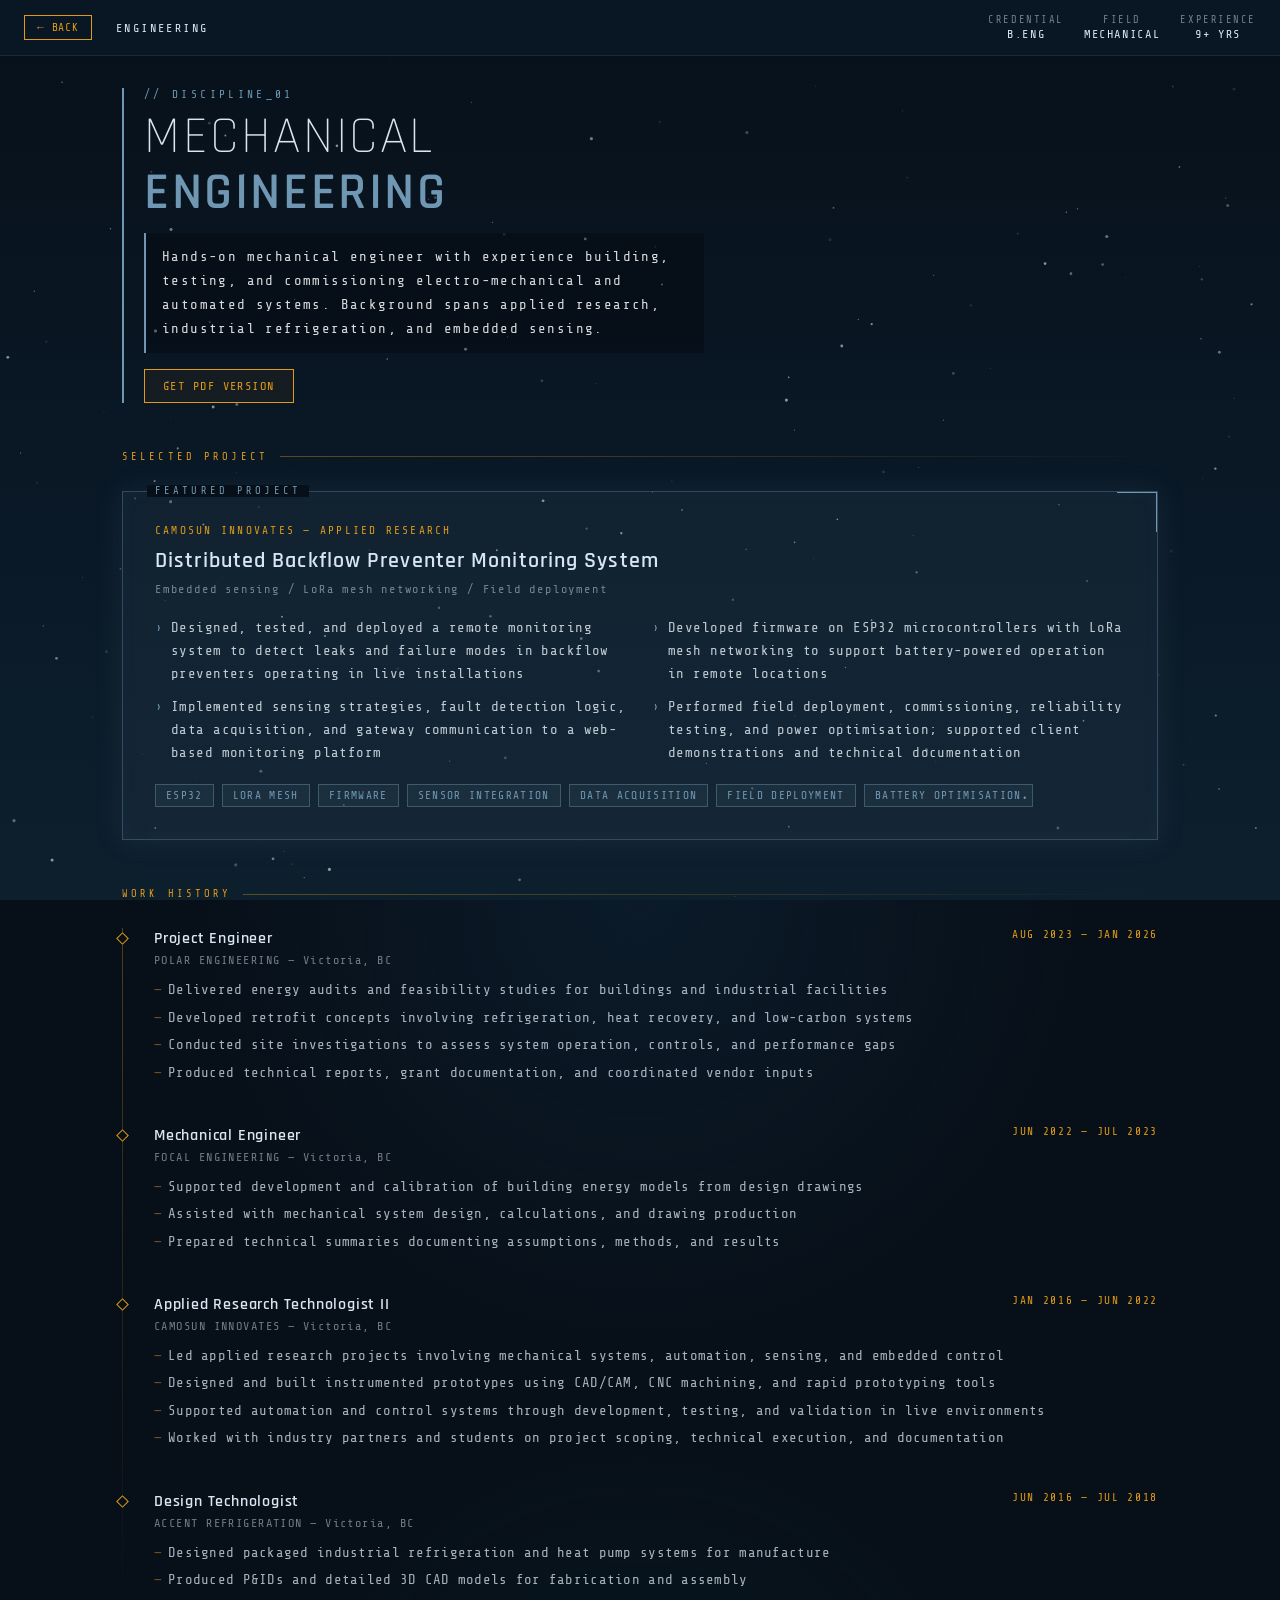
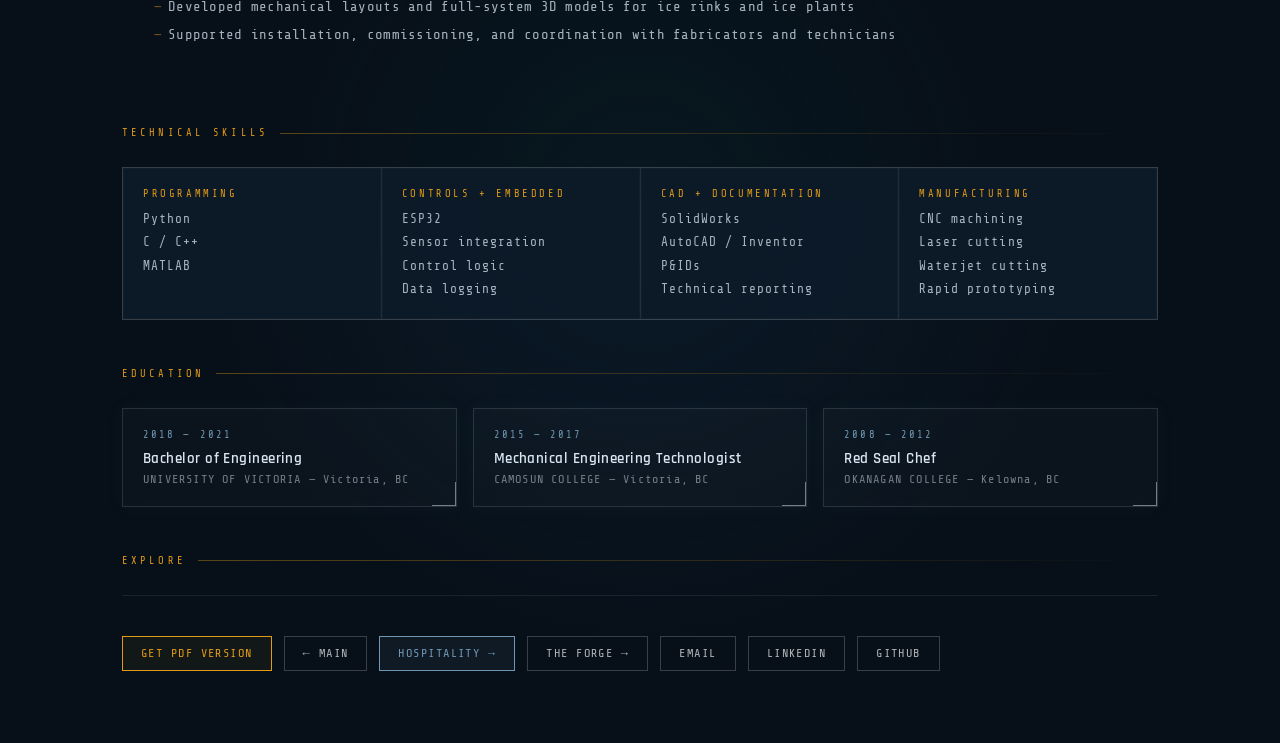
==== commit 67429a58: "Standardise discipline page typography to rem units Convert all hard pixel font-sizes in page-discip" ====
--- a/engineering/engineering.html
+++ b/engineering/engineering.html
@@ -233,5 +233,14 @@
   </main>
 
   <script src="../assets/js/stars.js"></script>
+  <script>
+    const d = new Date();
+    const stamp = d.getFullYear().toString() +
+      String(d.getMonth() + 1).padStart(2, '0') +
+      String(d.getDate()).padStart(2, '0');
+    document.querySelectorAll('a[download][href="./resume.pdf"]').forEach(a => {
+      a.download = stamp + '-JGResume.pdf';
+    });
+  </script>
 </body>
 </html>
--- a/assets/css/page-discipline.css
+++ b/assets/css/page-discipline.css
@@ -42,7 +42,7 @@
   padding: 5px 12px;
   text-decoration: none;
   letter-spacing: var(--tracking-md);
-  font-size: 11px;
+  font-size: 0.7rem;
   border: 1px solid var(--color-amber);
   color: var(--color-amber);
   background: transparent;
@@ -60,7 +60,7 @@
 .site-discipline .hud-title {
   color: var(--color-text);
   letter-spacing: 0.2em;
-  font-size: 12px;
+  font-size: 0.75rem;
 }
 
 .site-discipline .hud-stat {
@@ -70,7 +70,7 @@
 .site-discipline .hud-stat-label {
   display: block;
   color: var(--color-text-faint);
-  font-size: 9px;
+  font-size: 0.65rem;
   letter-spacing: 0.15em;
 }
 
@@ -78,7 +78,7 @@
   display: block;
   margin-top: 1px;
   color: var(--color-text);
-  font-size: 12px;
+  font-size: 0.75rem;
 }
 
 .site-discipline .section-header {
@@ -92,12 +92,12 @@
   display: block;
   margin-bottom: var(--space-xs);
   color: var(--discipline-accent);
-  font-size: 10px;
+  font-size: 0.7rem;
   letter-spacing: 0.3em;
 }
 
 .site-discipline .section-title {
-  font-size: clamp(32px, 5vw, 52px);
+  font-size: clamp(2rem, 5vw, 3.25rem);
   font-weight: 300;
   line-height: 1.08;
   color: var(--color-text);
@@ -111,7 +111,7 @@
 .site-discipline .section-sub {
   margin-top: 12px;
   color: rgba(255,255,255,0.85);
-  font-size: 12px;
+  font-size: 0.875rem;
   letter-spacing: 0.1em;
   max-width: 560px;
   line-height: 1.7;
@@ -135,7 +135,7 @@
 .site-discipline .divider-label span {
   white-space: nowrap;
   color: var(--divider-label-color);
-  font-size: 9px;
+  font-size: 0.65rem;
   letter-spacing: 0.3em;
 }
 
@@ -165,7 +165,7 @@
   padding: 0 8px;
   background: var(--color-bg);
   color: var(--discipline-accent);
-  font-size: 9px;
+  font-size: 0.65rem;
   letter-spacing: 0.3em;
 }
 
@@ -183,14 +183,14 @@
 .site-discipline .project-label {
   margin-bottom: 12px;
   color: var(--project-label-color);
-  font-size: 10px;
+  font-size: 0.7rem;
   letter-spacing: 0.2em;
 }
 
 .site-discipline .project-name {
   margin-bottom: 8px;
   font-family: var(--font-heading);
-  font-size: 22px;
+  font-size: 1.375rem;
   font-weight: 600;
   letter-spacing: 0.05em;
   color: var(--color-text);
@@ -200,7 +200,7 @@
 .site-discipline .project-org {
   margin-bottom: 20px;
   color: var(--color-text-faint);
-  font-size: 11px;
+  font-size: 0.75rem;
   letter-spacing: 0.15em;
 }
 
@@ -214,7 +214,7 @@
   position: relative;
   padding-left: 16px;
   color: var(--color-text-list-strong);
-  font-size: 12px;
+  font-size: 0.875rem;
   line-height: 1.65;
   letter-spacing: 0.03em;
 }
@@ -239,7 +239,7 @@
   border: 1px solid var(--tag-border);
   color: var(--tag-text);
   background: var(--tag-bg);
-  font-size: 10px;
+  font-size: 0.7rem;
   letter-spacing: 0.12em;
 }
 
@@ -286,7 +286,7 @@
 
 .site-discipline .timeline-role {
   font-family: var(--font-heading);
-  font-size: 16px;
+  font-size: 1rem;
   font-weight: 600;
   letter-spacing: 0.05em;
   color: var(--color-text);
@@ -294,14 +294,14 @@
 
 .site-discipline .timeline-date {
   color: var(--timeline-date-color);
-  font-size: 10px;
+  font-size: 0.7rem;
   letter-spacing: 0.15em;
 }
 
 .site-discipline .timeline-org {
   margin-bottom: 12px;
   color: var(--color-text-faint);
-  font-size: 11px;
+  font-size: 0.75rem;
   letter-spacing: 0.12em;
 }
 
@@ -310,7 +310,7 @@
   margin-bottom: 5px;
   padding-left: 14px;
   color: var(--color-text-list);
-  font-size: 12px;
+  font-size: 0.875rem;
   line-height: 1.6;
   letter-spacing: 0.02em;
 }
@@ -341,7 +341,7 @@
   display: block;
   margin-bottom: 10px;
   color: var(--skill-label-color);
-  font-size: 9px;
+  font-size: 0.65rem;
   letter-spacing: 0.25em;
 }
 
@@ -353,7 +353,7 @@
 
 .site-discipline .skill-item {
   color: var(--color-text-list);
-  font-size: 11px;
+  font-size: 0.8rem;
   line-height: 1.5;
   letter-spacing: 0.08em;
 }
@@ -390,14 +390,14 @@
   display: block;
   margin-bottom: 8px;
   color: var(--edu-year-color);
-  font-size: 9px;
+  font-size: 0.65rem;
   letter-spacing: 0.2em;
 }
 
 .site-discipline .edu-degree {
   margin-bottom: 4px;
   font-family: var(--font-heading);
-  font-size: 15px;
+  font-size: 0.94rem;
   font-weight: 600;
   letter-spacing: 0.03em;
   color: var(--color-text);
@@ -405,7 +405,7 @@
 
 .site-discipline .edu-school {
   color: var(--color-text-faint);
-  font-size: 11px;
+  font-size: 0.75rem;
   letter-spacing: 0.1em;
 }
 
@@ -426,7 +426,7 @@
   color: rgba(255, 255, 255, 0.68);
   background: transparent;
   font-family: var(--font-mono);
-  font-size: 11px;
+  font-size: 0.75rem;
   letter-spacing: 0.12em;
   transition:
     background var(--transition-ui),
@@ -570,7 +570,7 @@
 
 @media (max-width: 560px) {
   .site-discipline .section-title {
-    font-size: clamp(28px, 10vw, 44px);
+    font-size: clamp(1.75rem, 10vw, 2.75rem);
   }
 
   .site-discipline .featured-project {
@@ -578,7 +578,7 @@
   }
 
   .site-discipline .project-name {
-    font-size: 20px;
+    font-size: 1.25rem;
   }
 
   .site-discipline .skills-grid,
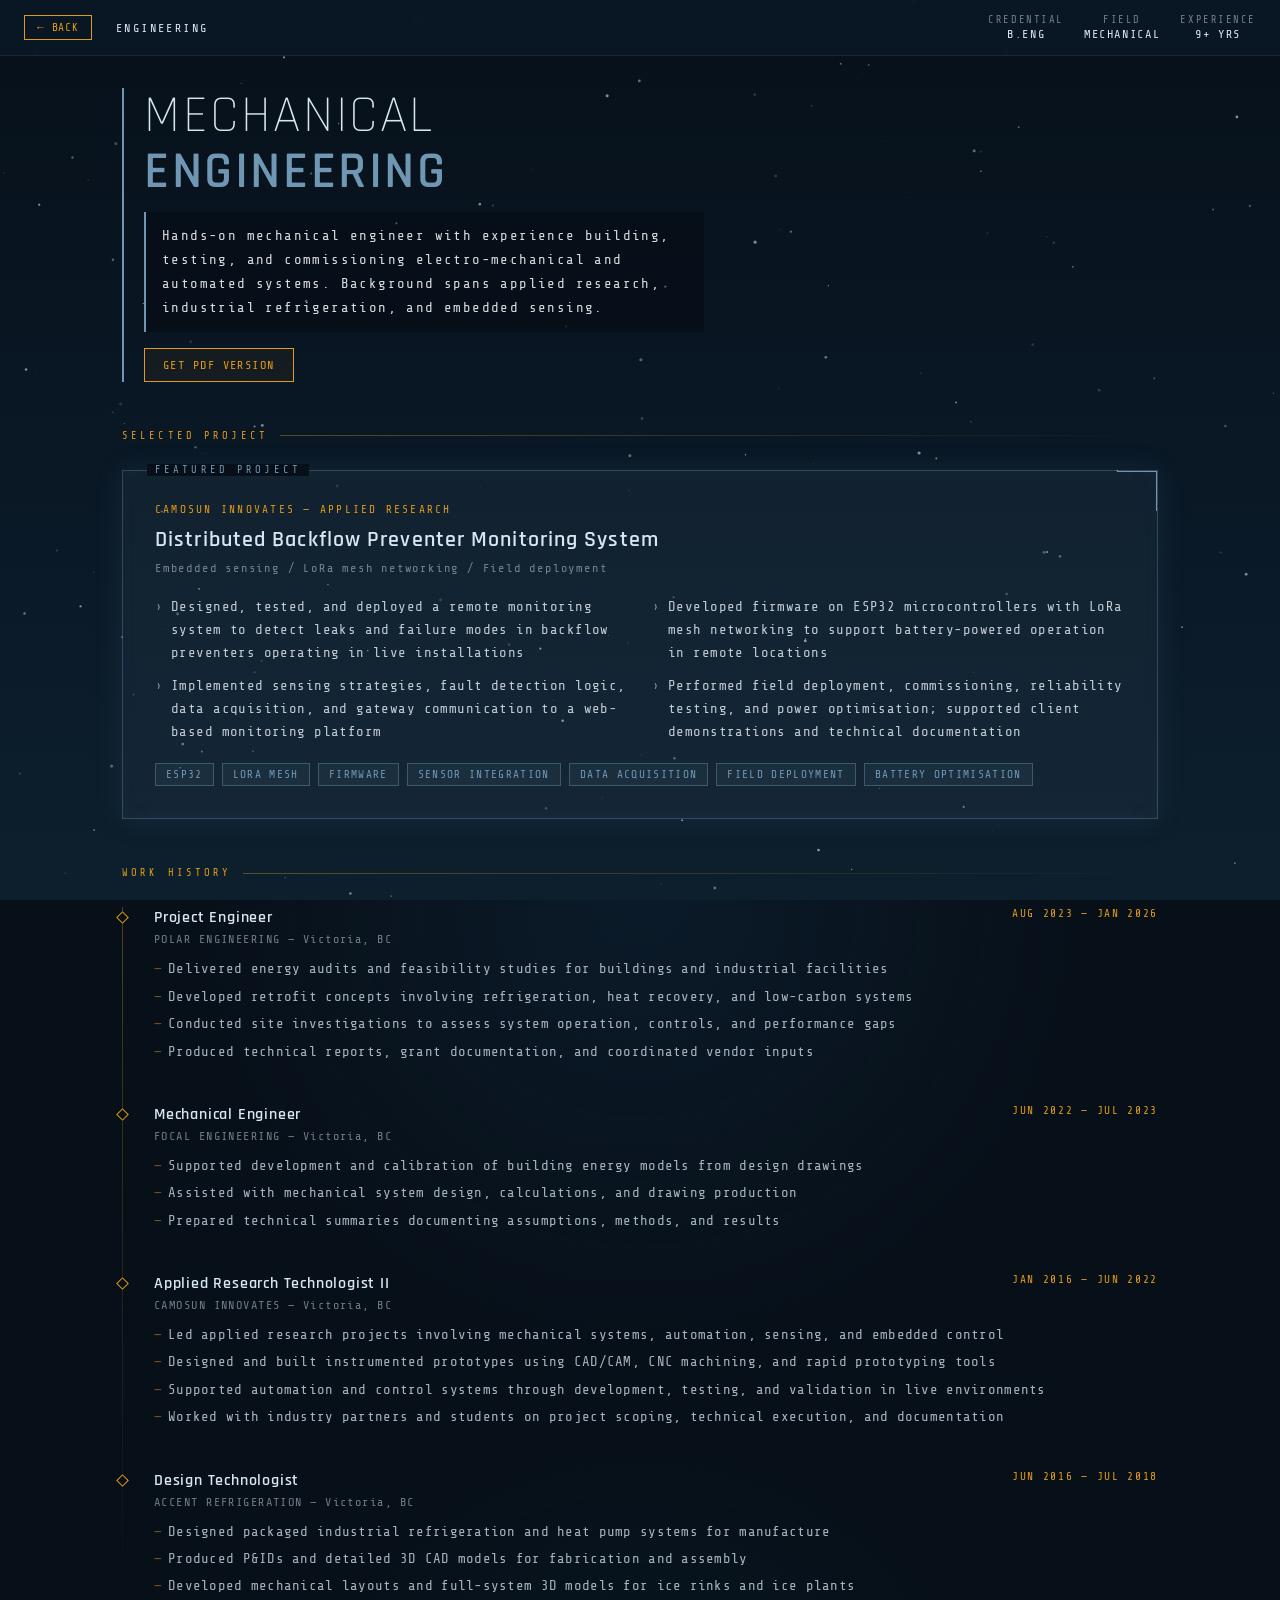
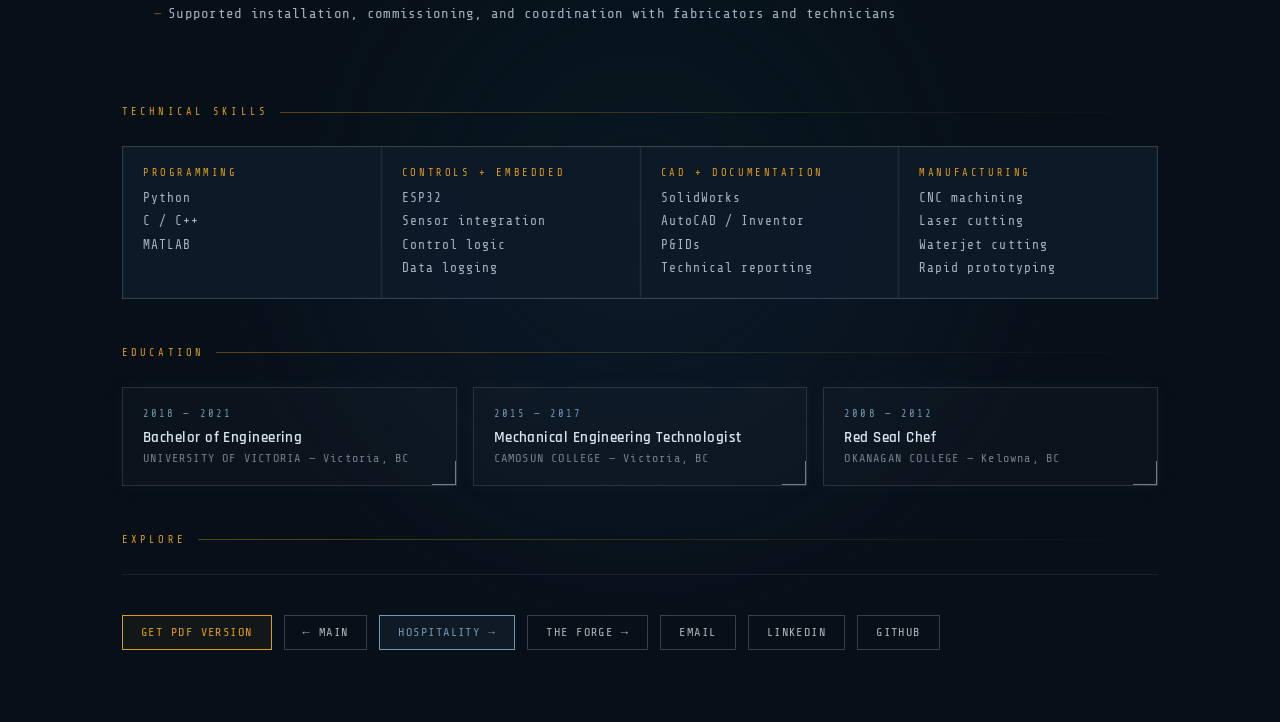
==== commit 9fe7ebc0: "cleaning up pages" ====
--- a/engineering/engineering.html
+++ b/engineering/engineering.html
@@ -40,7 +40,7 @@
 
   <main class="discipline-main">
     <header class="section-header">
-      <span class="section-prefix">// DISCIPLINE_01</span>
+      <!-- <span class="section-prefix">// DISCIPLINE_01</span> -->
       <h1 class="section-title">MECHANICAL<br /><span>ENGINEERING</span></h1>
       <p class="section-sub">
         Hands-on mechanical engineer with experience building, testing, and commissioning electro-mechanical and automated systems. Background spans applied research, industrial refrigeration, and embedded sensing.
